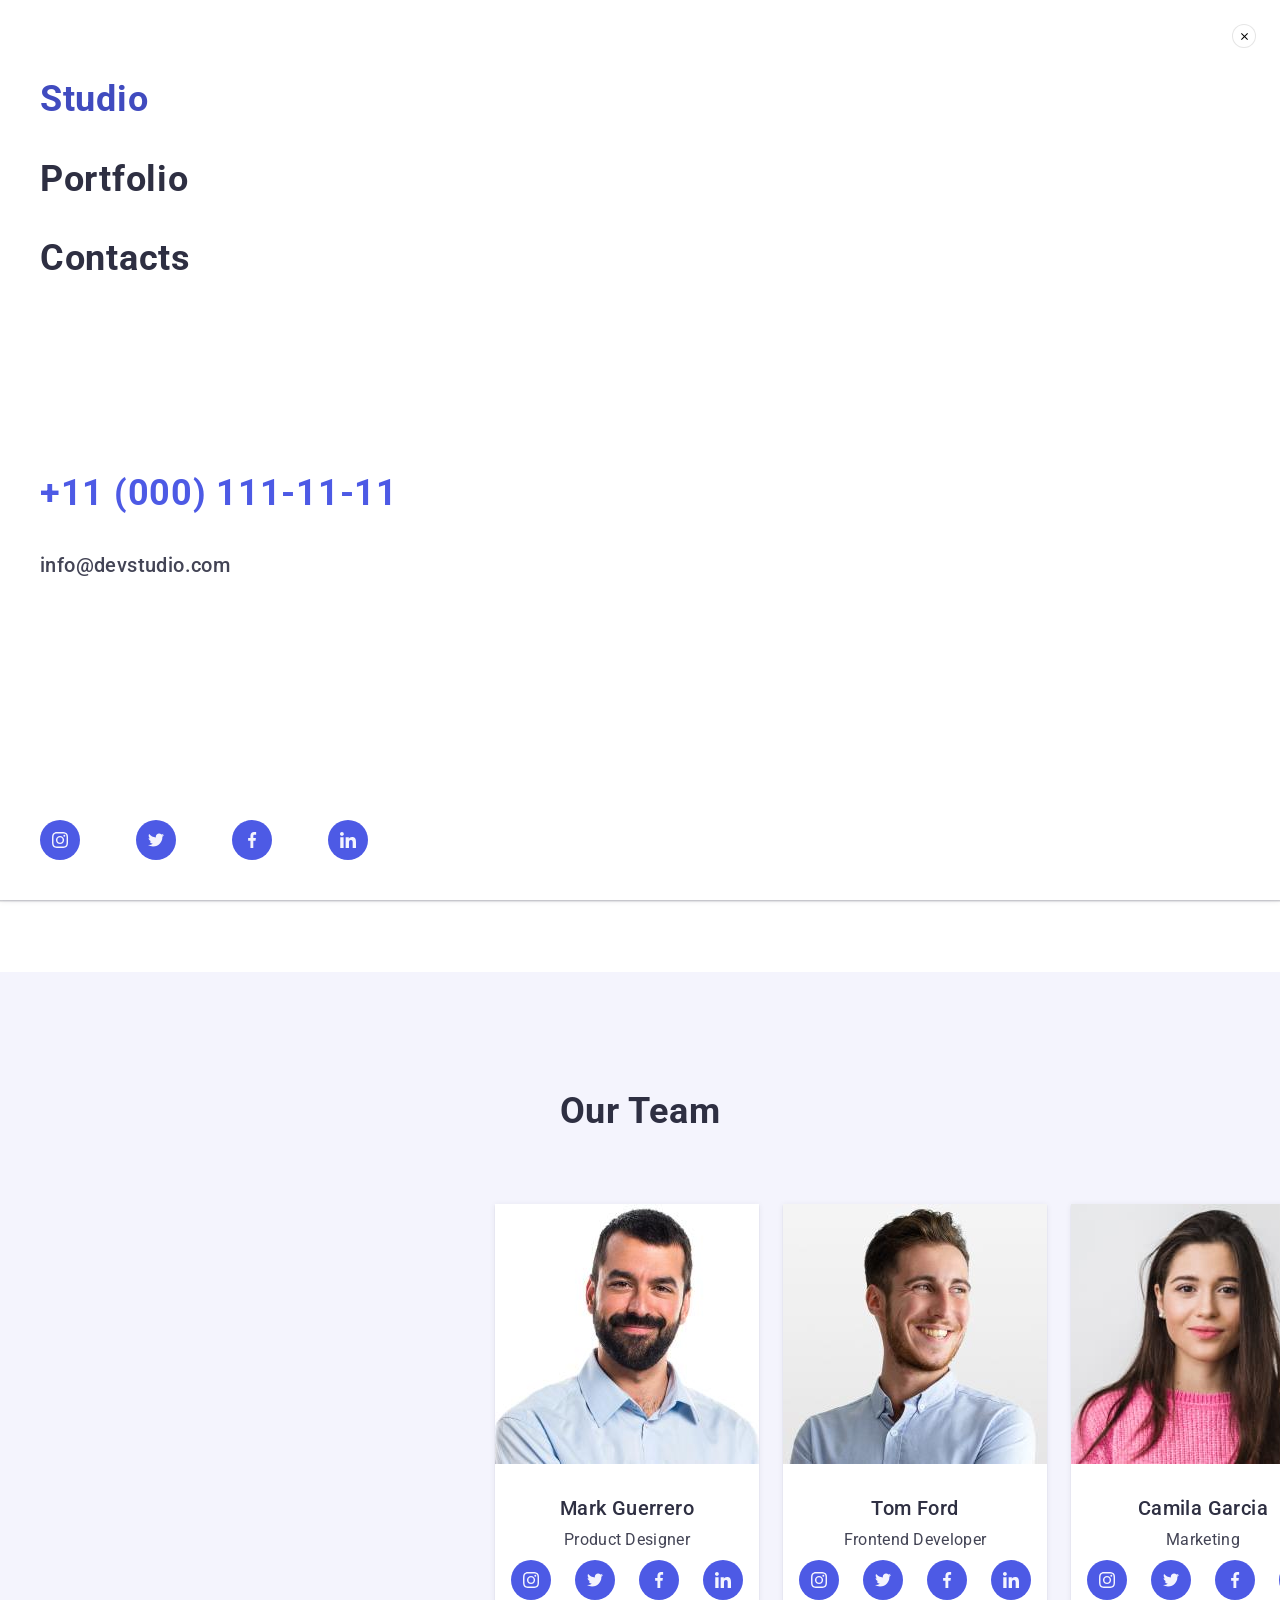
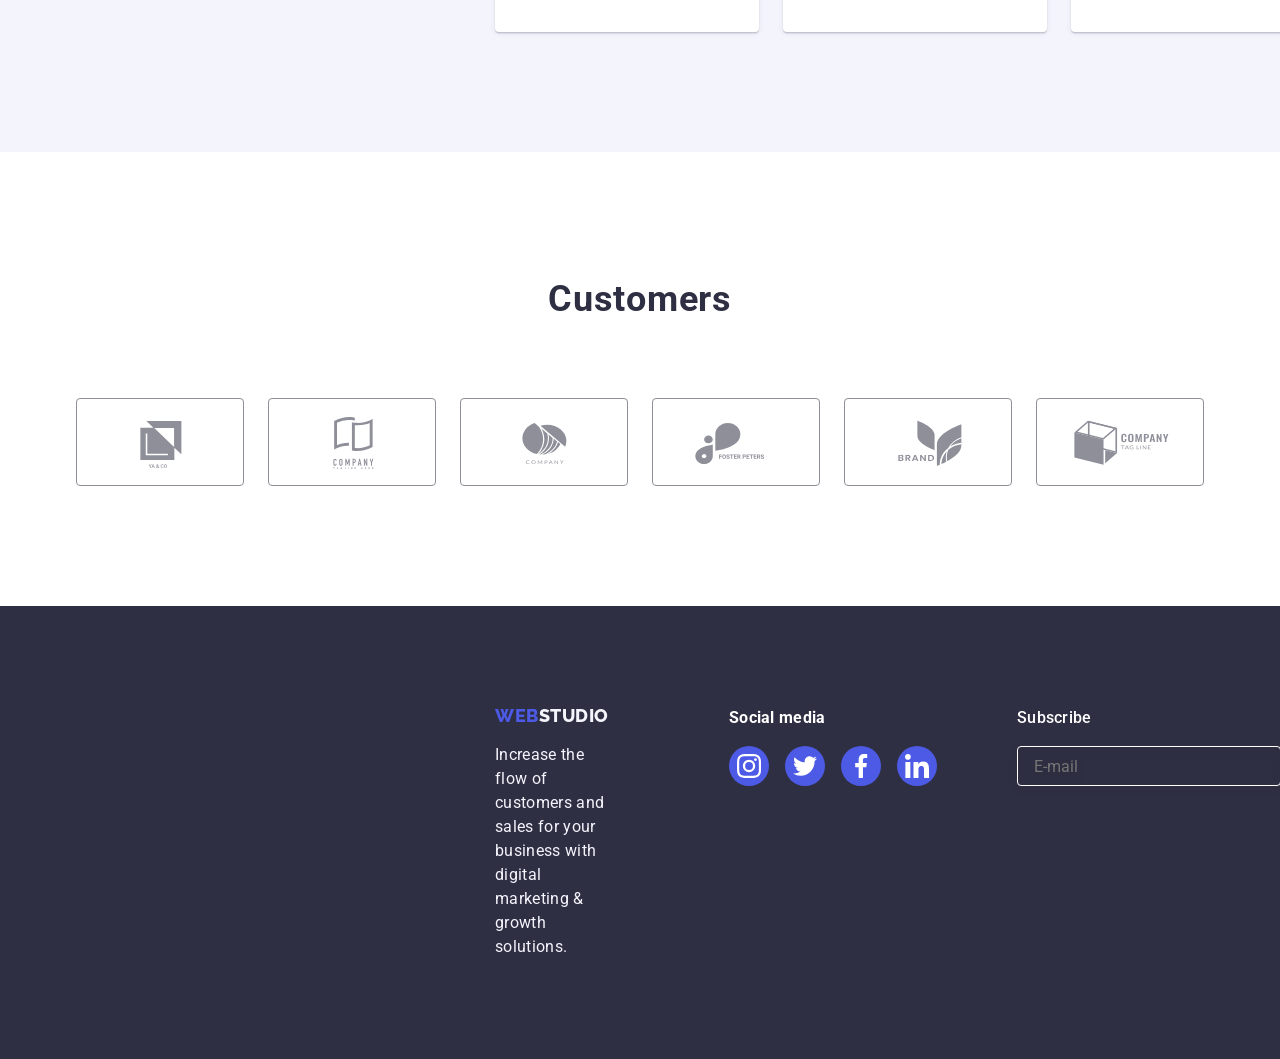
==== index.html @ 6528dae7 "add-menu-mobile" ====
<!DOCTYPE html>
<html lang="en">
  <head>
    <meta charset="UTF-8" />
    <meta http-equiv="X-UA-Compatible" content="IE=edge" />
    <meta name="viewport" content="width=device-width, initial-scale=1.0" />
    <title>WebStudio</title>
    <link
      rel="stylesheet"
      href="https://cdnjs.cloudflare.com/ajax/libs/modern-normalize/1.1.0/modern-normalize.min.css"
      integrity="sha512-wpPYUAdjBVSE4KJnH1VR1HeZfpl1ub8YT/NKx4PuQ5NmX2tKuGu6U/JRp5y+Y8XG2tV+wKQpNHVUX03MfMFn9Q=="
      crossorigin="anonymous"
      referrerpolicy="no-referrer"
    />
    <link rel="preconnect" href="https://fonts.googleapis.com" />
    <link rel="preconnect" href="https://fonts.gstatic.com" crossorigin />
    <link
      href="https://fonts.googleapis.com/css2?family=Raleway:wght@800&family=Roboto:wght@400;500;700;900&display=swap"
      rel="stylesheet"
    />
    <link rel="stylesheet" href="./css/media.css">
    <link rel="stylesheet" href="./css/styles.css"/>
  </head>
  <body>
    <!--Heder content-->
    
    <header class="header">
      <div class="container header-container">
        <nav class="header-navigation">
          <a class="header-logo-web link" href="./index.html"
            >Web<span class="header-logo">Studio</span>
          </a>
          <ul class="navigation-header-list list">
            <li class="header-item">
              <a class="header-link link header-underline" href="./index.html"
                >Studio</a
              >
            </li>
            <li class="header-item">
              <a class="header-link link" href="./portfolio.html">Portfolio</a>
            </li>
            <li class="header-item">
              <a href="" class="header-link link">Contacts</a>
            </li>
          </ul>
        </nav>
        </button>
        <address class="header-contact">
          <ul class="header-contact-list list">
            <li class="header-contact-item">
              <a
                class="header-contact-link link"
                href="mailto:info@devstudio.com"
                >info@devstudio.com</a
              >
            </li>
            <li class="header-contact-item">
              <a class="header-contact-link link" href="tel:+11(000)1111111"
                >+11 (000) 111-11-11</a
              >
            </li>
          </ul>
        </address>
        <button type="button" class="modile-menu-open js-open-menu">
          <svg class=""  width="32" height="22">
            <use href="./images/icons.svg#icon-menu-hamburger"></use>
          </svg>
        </button>
      </div>

      <!-- MOBILE MENU -->
      <div class="modile-menu js-menu-container">
        <button type="button" class="modile-menu-close js-close-menu">
          <svg class=""  width="7" height="7">
            <use href="./images/icons.svg#icon-close-black"></use>
          </svg>
        </button>
        <nav class="modile-navigation-menu">
           <ul class="modile-header-list list">
            <li class="modile-header-item">
              <a class="modile-header-link link studio-mobile" href="./index.html"
                >Studio</a
              >
            </li>
            <li class="modile-header-item">
              <a class="modile-header-link link" href="./portfolio.html">Portfolio</a>
            </li>
            <li class="modile-header-item">
              <a href="./index.html" class="modile-header-link link">Contacts</a>
            </li>
          </ul>
        </nav>
        <address class="modile-address">
          <ul class="modile-address-list list">
            <li class="modile-address-item">
              <a class="modile-tel-link link" href="tel:+11(000)1111111"
                >+11 (000) 111-11-11</a
              >
            </li>
            <li class="modile-address-item">
              <a
                class="modile-address-link link"
                href="mailto:info@devstudio.com"
                >info@devstudio.com</a
              >
            </li>
          </ul>
        </address>
        <ul class="modile-soc-list list">
                    <li class="modile-soc-item">
                      <a href="" class="modile-soc-link link">
                        <svg class="modile-icon-item" width="40" height="40">
                          <use href="./images/icons.svg#icon-instagram-1"></use>
                        </svg>
                      </a>
                    </li>
                    <li class="modile-soc-item">
                      <a href="" class="modile-soc-link link">
                        <svg class="modile-icon-item" width="40" height="40">
                          <use href="./images/icons.svg#icon-twitter-1"></use>
                        </svg>
                      </a>
                    </li>
                    <li class="modile-soc-item">
                      <a href="" class="modile-soc-link link">
                        <svg class="modile-icon-item" width="40" height="40">
                          <use href="./images/icons.svg#icon-facebook-1"></use>
                        </svg>
                      </a>
                    </li>
                    <li class="modile-soc-item">
                      <a href="" class="modile-soc-link link">
                        <svg class="modile-icon-item" width="40" height="40">
                          <use href="./images/icons.svg#icon-linkedin-1"></use>
                        </svg>
                      </a>
                    </li>
                  </ul>
                </div>
      </div>
    </header>
    <main>
      <!--Hero content-->
      <!--
      <section class="hero">
        <div class="container hero-container">
          <h1 class="hero-title">
            Effective Solutions <br />
            for Your Business
          </h1>
          <div class="hero-container-bnt">
            <button class="hero-btn" data-modal-open type="button">
              Order Service
            </button>
          </div>
        </div>
      </section>
      -->
      <!--Section 1-->
      <section class="advantages">
        <div class="container advantages-container">
          <h2 hidden>About</h2>
          <div class="preference">
            <ul class="preference-list list">
              <li class="preference-item">
                <div class="preference-content">
                  <svg class="preference-icon-item">
                    <use href="./images/icons.svg#icon-antenna-1"></use>
                  </svg>
                </div>
              </li>
              <li class="preference-item">
                <div class="preference-content">
                  <svg class="preference-icon-item">
                    <use href="./images/icons.svg#icon-clock-1"></use>
                  </svg>
                </div>
              </li>
              <li class="preference-item">
                <div class="preference-content">
                  <svg class="preference-icon-item">
                    <use href="./images/icons.svg#icon-diagram-1"></use>
                  </svg>
                </div>
              </li>
              <li class="preference-item">
                <div class="preference-content">
                  <svg class="preference-icon-item">
                    <use href="./images/icons.svg#icon-astronaut-1"></use>
                  </svg>
                </div>
              </li>
            </ul>
          </div>
          <ul class="advantages-list list wrap">
            <li class="advantages-item">
              <div class="advantages-item-wrap">
                <h3 class="advantages-title">Strategy</h3>
                <p class="advantages-text">
                  Our goal is to identify the business problem to walk away with
                  the perfect and creative solution.
                </p>
              </div>
            </li>
            <li class="advantages-item">
              <div class="advantages-item-wrap">
                <h3 class="advantages-title">Punctuality</h3>
                <p class="advantages-text">
                  Bring the key message to the brand's audience for the best
                  price within the shortest possible time.
                </p>
              </div>
            </li>
            <li class="advantages-item">
              <div class="advantages-item-wrap">
                <h3 class="advantages-title">Diligence</h3>
                <p class="advantages-text">
                  Research and confirm brands that present the strongest digital
                  growth opportunities and minimize risk.
                </p>
              </div>
            </li>
            <li class="advantages-item">
              <div class="advantages-item-wrap">
                <h3 class="advantages-title">Technologies</h3>
                <p class="advantages-text">
                  Design practice focused on digital experiences. We bring forth
                  a deep passion for problem-solving.
                </p>
              </div>
            </li>
          </ul>
        </div>
      </section>
      <!--Section 2-->
      <section class="works">
        <div class="container">
          <h2 class="works-title">What are we doing</h2>
          <ul class="works-list list wrap-wors">
            <li class="works-item">
              <img
                src="./images/image-1.jpg"
                alt="motion"
                width="360"
                height="300"
              />
            </li>
            <li class="works-item">
              <img
                src="./images/image-2.jpg"
                alt="phone"
                width="360"
                height="300"
              />
            </li>
            <li class="works-item">
              <img
                src="./images/image-3.jpg"
                alt="gadgets"
                width="360"
                height="300"
              />
            </li>
          </ul>
        </div>
      </section>
      <!--Section 3-->
      <section class="team">
        <div class="container">
          <div class="container-team">
            <h2 class="team-title">Our Team</h2>
            <ul class="team-list list wrap-team">
              <li class="team-item">
                <img
                  src="./images/image-4.jpg"
                  alt="Product Designer"
                  width="264"
                  height="260"
                  class="team-img"
                />
                <div class="team-card team-item-wrap">
                  <h3 class="team-title-item">Mark Guerrero</h3>
                  <p class="team-text">Product Designer</p>
                  <ul class="team-soc-list list">
                    <li class="team-soc-item">
                      <a href="" class="team-soc-link link">
                        <svg class="team-icon-item">
                          <use href="./images/icons.svg#icon-instagram-1"></use>
                        </svg>
                      </a>
                    </li>
                    <li class="team-soc-item">
                      <a href="./index.html" class="team-soc-link link">
                        <svg class="team-icon-item">
                          <use href="./images/icons.svg#icon-twitter-1"></use>
                        </svg>
                      </a>
                    </li>
                    <li class="team-soc-item">
                      <a href="" class="team-soc-link link">
                        <svg class="team-icon-item">
                          <use href="./images/icons.svg#icon-facebook-1"></use>
                        </svg>
                      </a>
                    </li>
                    <li class="team-soc-item">
                      <a href="" class="team-soc-link link">
                        <svg class="team-icon-item">
                          <use href="./images/icons.svg#icon-linkedin-1"></use>
                        </svg>
                      </a>
                    </li>
                  </ul>
                </div>
              </li>
              <li class="team-item">
                <img
                  src="./images/image-5.jpg"
                  alt="Frontend Developer"
                  width="264"
                  height="260"
                />
                <div class="team-card team-item-wrap">
                  <h3 class="team-title-item">Tom Ford</h3>
                  <p class="team-text">Frontend Developer</p>
                  <ul class="team-soc-list list">
                    <li class="team-soc-item">
                      <a href="" class="team-soc-link link">
                        <svg class="team-icon-item">
                          <use href="./images/icons.svg#icon-instagram-1"></use>
                        </svg>
                      </a>
                    </li>
                    <li class="team-soc-item">
                      <a href="" class="team-soc-link link">
                        <svg class="team-icon-item">
                          <use href="./images/icons.svg#icon-twitter-1"></use>
                        </svg>
                      </a>
                    </li>
                    <li class="team-soc-item">
                      <a href="" class="team-soc-link link">
                        <svg class="team-icon-item">
                          <use href="./images/icons.svg#icon-facebook-1"></use>
                        </svg>
                      </a>
                    </li>
                    <li class="team-soc-item">
                      <a href="" class="team-soc-link link">
                        <svg class="team-icon-item">
                          <use href="./images/icons.svg#icon-linkedin-1"></use>
                        </svg>
                      </a>
                    </li>
                  </ul>
                </div>
              </li>
              <li class="team-item">
                <img
                  src="./images/image-6.jpg"
                  alt="Marketing"
                  width="264"
                  height="260"
                />
                <div class="team-card team-item-wrap">
                  <h3 class="team-title-item">Camila Garcia</h3>
                  <p class="team-text">Marketing</p>
                  <ul class="team-soc-list list">
                    <li class="team-soc-item">
                      <a href="" class="team-soc-link link">
                        <svg class="team-icon-item">
                          <use href="./images/icons.svg#icon-instagram-1"></use>
                        </svg>
                      </a>
                    </li>
                    <li class="team-soc-item">
                      <a href="" class="team-soc-link link">
                        <svg class="team-icon-item">
                          <use href="./images/icons.svg#icon-twitter-1"></use>
                        </svg>
                      </a>
                    </li>
                    <li class="team-soc-item">
                      <a href="" class="team-soc-link link">
                        <svg class="team-icon-item">
                          <use href="./images/icons.svg#icon-facebook-1"></use>
                        </svg>
                      </a>
                    </li>
                    <li class="team-soc-item">
                      <a href="" class="team-soc-link link">
                        <svg class="team-icon-item">
                          <use href="./images/icons.svg#icon-linkedin-1"></use>
                        </svg>
                      </a>
                    </li>
                  </ul>
                </div>
              </li>
              <li class="team-item">
                <img
                  src="./images/image-7.jpg"
                  alt="UI Designer"
                  width="264"
                  height="260"
                />
                <div class="team-card team-item-wrap">
                  <h3 class="team-title-item">Daniel Wilson</h3>
                  <p class="team-text">UI Designer</p>
                  <ul class="team-soc-list list">
                    <li class="team-soc-item">
                      <a href="" class="team-soc-link link">
                        <svg class="team-icon-item">
                          <use href="./images/icons.svg#icon-instagram-1"></use>
                        </svg>
                      </a>
                    </li>
                    <li class="team-soc-item">
                      <a href="" class="team-soc-link link">
                        <svg class="team-icon-item">
                          <use href="./images/icons.svg#icon-twitter-1"></use>
                        </svg>
                      </a>
                    </li>
                    <li class="team-soc-item">
                      <a href="" class="team-soc-link link">
                        <svg class="team-icon-item">
                          <use href="./images/icons.svg#icon-facebook-1"></use>
                        </svg>
                      </a>
                    </li>
                    <li class="team-soc-item">
                      <a href="" class="team-soc-link link">
                        <svg class="team-icon-item">
                          <use href="./images/icons.svg#icon-linkedin-1"></use>
                        </svg>
                      </a>
                    </li>
                  </ul>
                </div>
              </li>
            </ul>
          </div>
        </div>
      </section>
      <!--Section 4-->
      <section class="customers">
        <h2 class="customers-title">Customers</h2>
        <div class="customers-wrap">
          <ul class="customers-list list">
            <li class="customers-item">
              <a href="" class="customers-link link">
                <svg class="customers-icon-item">
                  <use href="./images/icons.svg#icon-customer-logo-1"></use>
                </svg>
              </a>
            </li>
            <li class="customers-item">
              <a href="" class="customers-link link">
                <svg class="customers-icon-item">
                  <use href="./images/icons.svg#icon-customer-logo-2"></use>
                </svg>
              </a>
            </li>
            <li class="customers-item">
              <a href="" class="customers-link link">
                <svg class="customers-icon-item">
                  <use href="./images/icons.svg#icon-customer-logo-3"></use>
                </svg>
              </a>
            </li>
            <li class="customers-item">
              <a href="" class="customers-link link">
                <svg class="customers-icon-item">
                  <use href="./images/icons.svg#icon-customer-logo-4"></use>
                </svg>
              </a>
            </li>
            <li class="customers-item">
              <a href="" class="customers-link link">
                <svg class="customers-icon-item">
                  <use href="./images/icons.svg#icon-customer-logo-5"></use>
                </svg>
              </a>
            </li>
            <li class="customers-item">
              <a href="" class="customers-link link">
                <svg class="customers-icon-item">
                  <use href="./images/icons.svg#icon-customer-logo-6"></use>
                </svg>
              </a>
            </li>
          </ul>
        </div>
      </section>
    </main>
    <!--Footer-->
    <footer class="footer">
      <div class="footer-container container">
        <div class="first-footer-container">
          <a class="footer-logo link" href="index.html"
            >Web<span class="footer-studio">Studio</span></a
          >
          <p class="footer-text">
            Increase the flow of customers and<br />sales for your business with
            digital<br />
            marketing & growth solutions.
          </p>
        </div>
        <div class="second-footer-container">
          <h2 class="footer-soc-title">Social media</h2>
          <ul class="footer-soc-list list">
            <li class="footer-soc-item">
              <a href="" class="footer-soc-link link">
                <svg class="footer-icon-item">
                  <use href="./images/icons.svg#icon-instagram-1"></use>
                </svg>
              </a>
            </li>
            <li class="footer-soc-item">
              <a href="" class="footer-soc-link link">
                <svg class="footer-icon-item">
                  <use href="./images/icons.svg#icon-twitter-1"></use>
                </svg>
              </a>
            </li>
            <li class="footer-soc-item">
              <a href="" class="footer-soc-link link">
                <svg class="footer-icon-item">
                  <use href="./images/icons.svg#icon-facebook-1"></use>
                </svg>
              </a>
            </li>
            <li class="footer-soc-item">
              <a href="" class="footer-soc-link link">
                <svg class="footer-icon-item">
                  <use href="./images/icons.svg#icon-linkedin-1"></use>
                </svg>
              </a>
            </li>
          </ul>
        </div>
        <div class="third-footer-container">
          <p class="subscribe-text">Subscribe</p>
            <form>
              <div class="form-btn-wrap">
              <label aria-label="email-input">
                <input
                  type="email"
                  name="subscribe-input"
                  class="subscribe-input"
                  placeholder="E-mail"
                  required
                />
              </label>
              <button class="footer-btn" type="submit">Subscribe</button>
            </div>
            </form>
        </div>
      </div>
    </footer>

<!--------------Modal Window--------------------->    
    <div class="backdrop is-hidden" data-modal>
      <div class="modal">
        <button type="button" class="modal-close-btn" data-modal-close>
          <svg class="modal-svg" width="8" height="8">
            <use href="./images/icons.svg#icon-close-bp"></use>
          </svg>
        </button>
        <p class="modal-title">Leave your contacts and we will call you back</p>
        <form class="modal-form">
          <div class="modal-field">
            <label class="modal-label" for="user-name">Name</label>
            <div class="input-container">
              <input
                type="text"
                class="modal-input"
                name="user-name"
                id="user-name"
                required
              />
              <svg class="modal-input-icon" width="18" height="18">
                <use href="./images/icons.svg#icon-person-mw"></use>
              </svg>
            </div>
          </div>
          <div class="modal-field">
            <label class="modal-label" for="user-phone">Phone</label>
            <div class="input-container">
              <input
                type="tel"
                class="modal-input"
                name="user-phone"
                id="user-tel"
                required
              />
              <svg class="modal-input-icon" width="18" height="18">
                <use href="./images/icons.svg#icon-phone-mw"></use>
              </svg>
            </div>
          </div>
          <div class="modal-field">
            <label class="modal-label" for="user-email">Email</label>
            <div class="input-container">
              <input
                type="email"
                class="modal-input"
                name="user-email"
                id="user-email"
                required
              />
              <svg class="modal-input-icon" width="18" height="18">
                <use href="./images/icons.svg#icon-email-mw"></use>
              </svg>
            </div>
          </div>
          <div class="modal-field-area">
            <label class="modal-label" for="text input">Comment</label>
            <textarea
              name="text input"
              class="modal-textarea"
              id="text input"
              placeholder="Text input"
            ></textarea>
          </div>
          <div class="modal-field-check">
            <input
              type="checkbox"
              name="privacy"
              class="input-check visually-hidden"
              id="privacy"
              value="true"
              required
            />
            <label class="check-label-text" for="privacy">
              <span>
                <svg class="check-icon" width="10" height="8">
                  <use href="./images/icons.svg#icon-check"></use>
                </svg>
              </span>
              I accept the terms and conditions of the
              <a class="check-label-link" href="">Privacy Policy</a>
            </label>
          </div>
          <button type="submit" class="modal-departure-btn">Send</button>
      </div>
    </div>
    <script src="./js/mobile-menu.js"></script>
    <script src="./js/modal.js"></script>
  </body>
</html>
---- css/media.css ----
@media screen and (max-width: 767px) {
    @media screen and (min-width: 428px) {

        .conteiner {
            width: 428px;
        }
    }

    .navigation-header-list {
        display: none;
    }

    .header-contact {
        display: none;
    }

    .header-contact-list {
        display: none;
    }
}
---- css/styles.css ----
:root {
    --background-main-color: #ffffff;
    --background-second-color: #2E2F42;
    --main-title-color: #2E2F42;
    --main-text-color: #434455;
    --porttfolio-background-color: #ffffff;
    --portfolio-title-color: #2E2F42;
    --portfolio-text-color: #434455;
    --portfolio-title-font-weight: 500;
    --body-background-color: #ffffff;
    --background-color-footer: 250ms cubic-bezier(0.4, 0, 0.2, 1);
}

* {
    margin: 0;
    padding: 0;
    list-style: none;
    box-sizing: border-box;
}

p,
h1,
h2,
h3,
h4,
h5,
h6 {
    margin: 0;
}

ul {
    margin: 0;
    padding: 0;
}

address {
    font-style: normal;
}

img {
    display: block;
    display: block;
    max-width: 100%;
    width: 100%;
    height: auto;
}

body {
    font-family: 'Roboto', sans-serif;
    letter-spacing: 0.02em;
    color: #434455;
    background-color: var(--body-background-color);
}

.list {
    list-style: none;
}

.link {
    text-decoration: none;
}

.container {
    width: 320px;
    padding: 0 15px;
    margin: 0 auto;
}

.visually-hidden {
    position: absolute;
    width: 1px;
    height: 1px;
    margin: -1px;
    border: 0;
    padding: 0;

    white-space: nowrap;
    clip-path: inset(100%);
    clip: rect(0 0 0 0);
    overflow: hidden;
}

/*---------------MOBILE MENU---------------*/

.modile-menu {
    position: fixed;
    top: 0;
    width: 100vw;
    height: 100vh;
    background-color: #ffffff;
    display: flex;
    flex-direction: column;
    justify-content: space-between;
    z-index: 100;
    background-color: #ffffff;
    box-shadow: 0px 2px 1px rgba(46, 47, 66, 0.08),
        0px 1px 1px rgba(46, 47, 66, 0.16), 0px 1px 6px rgba(46, 47, 66, 0.08);
    padding-top: 80px;
    padding-left: 40px;
    padding-bottom: 40px;

}

.modile-menu-open {
    border: 0;
    background-color: white;
}

.mobile-menu.is-open {
    opacity: 1;
    visibility: visible;
    pointer-events: auto;
}

.modile-menu-close {
    width: 24px;
    height: 24px;

    background-color: #ffffff;
    border: 1px solid rgba(0, 0, 0, 0.1);
    border-radius: 50%;

    position: absolute;
    top: 24px;
    right: 24px;

    display: flex;
    justify-content: center;
    align-items: center;
}

.modile-navigation-menu {}

.modile-header-list {
    display: flex;
    flex-direction: column;
    row-gap: 40px;

}



.modile-header-item {}

.modile-header-link {
    font-weight: 700;
    font-size: 36px;
    line-height: 1.1;
    letter-spacing: 0.02em;
    text-transform: capitalize;
    color: #2E2F42;
}

.studio-mobile {
    color: #404bbf;
}

.modile-address-list {
    display: flex;
    flex-direction: column;
    row-gap: 40px;
    margin-bottom: 48px;
}

.modile-tel-link {
    font-style: normal;
    font-weight: 700;
    font-size: 36px;
    line-height: calc(40 / 36);
    letter-spacing: 0.02em;
    text-transform: capitalize;
    color: #4d5ae5;
}

.modile-address-link {
    font-style: normal;
    font-weight: 500;
    font-size: 20px;
    line-height: calc(24 / 20);
    letter-spacing: 0.02em;
    color: #434455;
}

.modile-soc-list {
    display: flex;
    gap: 56px;
}

.modile-soc-item {
    height: 40px;
    width: 40px;
    border-radius: 50%;
}

.modile-soc-link {
    width: 100%;
    height: 100%;
    border-radius: 50%;
    background-color: rgba(77, 90, 229, 1);
    display: flex;
    align-items: center;
    justify-content: center;
    transition-property: background-color;
    transition-duration: 250ms;
    transition-timing-function: cubic-bezier(0.4, 0, 0.2, 1);
}

.modile-icon-item {
    width: 16px;
    height: 16px;
    fill: #F4F4FD;
}

/*---------------HEADER---------------*/
.header {
    background-color: var(--background-main-color);
    border-bottom: 1px solid #e7e9fc;
    padding-top: 24px;
    padding-bottom: 24px;
    box-shadow: 0px 2px 1px rgba(46, 47, 66, 0.08), 0px 1px 1px rgba(46, 47, 66, 0.16), 0px 1px 6px rgba(46, 47, 66, 0.08);
}


.header-container {
    display: flex;

}

.header-navigation {
    display: flex;
    align-items: center;
    margin-right: auto;
}

.header-logo-web {
    font-family: "Raleway", sans-serif;
    font-weight: 800;
    font-size: 18px;
    line-height: 1.17;
    letter-spacing: 0.03em;
    text-transform: uppercase;
    color: #4D5AE5;
}

.header-logo {
    font-family: 'Raleway', sans-serif;
    font-weight: 800;
    font-size: 18px;
    line-height: 1.17;
    letter-spacing: 0.03em;
    text-transform: uppercase;
    color: #2E2F42;
    margin-right: 76px;
}

.header-underline {
    position: relative;
}

.header-underline::after {
    content: '';
    position: absolute;
    width: 48px;
    height: 4px;
    left: 0px;
    top: 44px;
    background-color: #404bbf;
    border-radius: 2px;
}

.header-list {
    display: flex;
    align-items: center;
    gap: 40px;
}

.portfolio-header-underline {
    position: relative;
}

.portfolio-header-underline::after {
    content: '';
    position: absolute;
    width: 66px;
    height: 4px;
    left: 0px;
    top: 44px;
    background-color: #404BBF;
    border-radius: 2px;
}

.header-link {
    font-weight: 500;
    font-size: 16px;
    line-height: 1.5;
    letter-spacing: 0.02em;
    color: #2E2F42;
    display: flex;
    gap: 40px;
    transition-property: color;
    transition-duration: 250ms;
    transition-timing-function: cubic-bezier(0.4, 0, 0.2, 1);
}

.header-link:hover,
.header-link:focus {
    color: #404bbf;
}

.header-item {
    display: flex;
    gap: 40px;
}

.header-contact {
    font-style: normal;
}

.header-contact-list {
    display: flex;
    align-items: center;
    gap: 40px;
}

.header-contact-item {}

.header-contact-link {
    font-style: normal;
    font-size: 16px;
    line-height: 1.50;
    letter-spacing: 0.02em;
    color: #434455;
    transition-property: color;
    transition-duration: 250ms;
    transition-timing-function: cubic-bezier(0.4, 0, 0.2, 1);
}

.header-contact-link:hover,
.header-contact-link:focus {
    color: #404bbf;
}

/*---------------HERO---------------*/

.hero {
    background-color: #2e2f42;
    background-image: linear-gradient(rgba(46, 47, 66, 0.7),
            rgba(46, 47, 66, 0.7)),
        url(../images/image-bg.jpeg);
    background-repeat: no-repeat;
    background-position: center;
    background-size: cover;
    padding: 188px 0px;
    max-width: 1440px;
    margin: 0 auto;
}

.hero-container {
    display: flex;
    flex-direction: column;
    align-items: center;
}

.hero-title {
    min-width: 496px;
    font-size: 56px;
    line-height: 1.07;
    text-align: center;
    letter-spacing: 0.02em;
    color: #FFFFFF;
    margin-bottom: 48px;
}

.hero-container-bnt {
    display: block;

}

.hero-btn {
    font-family: 'Roboto', sans-serif;
    font-style: normal;
    font-weight: 500;
    font-size: 16px;
    line-height: 1.50;
    letter-spacing: 0.04em;
    color: #FFFFFF;
    background-color: #4D5AE5;
    cursor: pointer;
    border-radius: 4px;
    padding: 16px 32px;
    gap: 10px;
    margin: 0 auto;
    border: none;
    transition-property: background-color;
    transition-duration: 250ms;
    transition-timing-function: cubic-bezier(0.4, 0, 0.2, 1);
}

.hero-btn:hover,
.hero-btn:focus {
    background-color: #404BBF;
}


/*---------------ADVANTAGES---------------*/

.advantages {
    background-color: #FFFFFF;
    padding-top: 120px;
}

.wrap {
    display: flex;
    gap: 24px;
}

.advantages-list {}

.advantages-item {}

.advantages-title {
    width: 264px;
    height: 24px;
    font-weight: 500;
    font-size: 20px;
    line-height: 1.20;
    letter-spacing: 0.02em;
    color: var(--main-title-color, #2E2F42);
    margin-top: 8px;
}

.advantages-text {
    width: 264px;
    height: 72px;
    font-size: 16px;
    line-height: 1.50;
    letter-spacing: 0.02em;
    color: var(--main-text-color, #434455);
    margin-top: 8px;
}

.preference-list {
    display: flex;
    justify-content: center;
    align-items: flex-end;
    gap: 24px;
}


.preference-item {
    width: 264px;
    height: 112px;
}

.preference-content {
    width: 100%;
    height: 100%;
    border-radius: 4px;
    background-color: #F4F4FD;
    display: flex;
    align-items: center;
    justify-content: center;
    margin: 0 auto;

}

.preference-icon-item {
    width: 64px;
    height: 64px;

}

/*---------------WORKS---------------*/
.works {
    background-color: #FFFFFF;
    padding: 120px 0px;
}

.wrap-wors {
    display: flex;
    gap: 24px;
}

.works-title {
    font-size: 36px;
    line-height: 1.11;
    text-align: center;
    letter-spacing: 0.02em;
    text-transform: capitalize;
    color: var(--main-title-color, #2E2F42);
    margin-bottom: 72px;
}

.works-list {}

.works-item {}

/*---------------TEAM---------------*/
.team {
    background-color: #F4F4FD;
    padding-top: 120px;
    padding-bottom: 120px;
}

.container-team {}

.wrap-team {
    display: flex;
    gap: 24px;
}

.team-title {
    font-size: 36px;
    line-height: 1.11;
    text-align: center;
    letter-spacing: 0.02em;
    text-transform: capitalize;
    color: var(--main-title-color);
    margin-bottom: 72px;
}

.team-card {
    padding: 32px 16px;
}

.team-list {}

.team-item {
    background: #FFFFFF;
    box-shadow: 0px 1px 6px rgba(46, 47, 66, 0.08), 0px 1px 1px rgba(46, 47, 66, 0.16), 0px 2px 1px rgba(46, 47, 66, 0.08);
    border-radius: 0px 0px 4px 4px;
}

.team-title-item {
    font-weight: 500;
    font-size: 20px;
    line-height: 1.20;
    letter-spacing: 0.02em;
    text-align: center;
    color: #2E2F42;
}

.team-text {
    font-size: 16px;
    line-height: 1.50;
    letter-spacing: 0.02em;
    text-align: center;
    color: #434455;
    margin: 8px 0px;
}

.team-soc-list {
    display: flex;
    justify-content: center;
    gap: 24px;
}

.team-soc-item {
    width: 40px;
    height: 40px;
}

.team-soc-link {
    width: 100%;
    height: 100%;
    border-radius: 50%;
    background-color: rgba(77, 90, 229, 1);
    display: flex;
    align-items: center;
    justify-content: center;
    transition-property: background-color;
    transition-duration: 250ms;
    transition-timing-function: cubic-bezier(0.4, 0, 0.2, 1);
}

.team-soc-link:hover,
.team-soc-link:focus {
    background-color: #404BBF;
}

.team-icon-item {
    width: 16px;
    height: 16px;
    fill: #F4F4FD;
}

/*---------------CUSTOMERS---------------*/

.customers {
    padding: 120px 0px;
}

.customers-title {
    font-size: 36px;
    line-height: 1.5;
    text-align: center;
    letter-spacing: 0.02em;
    text-transform: capitalize;
    color: #2E2F42;
    margin-bottom: 72px;
}

.customers-wrap {}

.customers-list {
    display: flex;
    justify-content: center;
    gap: 24px;
}

.customers-item {
    width: 168px;
    height: 88px;
}

.customers-link {
    width: 100%;
    height: 100%;
    border: 1px solid #8e8f99;
    border-radius: 4px;
    display: flex;
    justify-content: center;
    align-items: center;
    fill: rgba(142, 143, 153, 1);
    transition-property: border-color, fill;
    transition-duration: 250ms;
    transition-timing-function: cubic-bezier(0.4, 0, 0.2, 1);

}

.customers-icon-item {
    width: 104px;
    height: 56px;
    transition-property: fill;
    transition-duration: 250ms;
    transition-timing-function: cubic-bezier(0.4, 0, 0.2, 1);
}

.customers-link:hover,
.customers-link:focus {
    border-color: #4D5AE5;
    fill: #4D5AE5;
}

.customers-item:hover>.customers-icon-item,
.customers-item:focus>.customers-icon-item {
    fill: #4D5AE5;
}

/*---------------FOOTER---------------*/
.footer {
    background-color: #2e2f42;
    padding: 100px 0px;
}

.footer-container {
    display: flex;
}

.footer-logo {
    font-family: "Raleway", sans-serif;
    font-weight: 800;
    font-size: 18px;
    line-height: 1.17px;
    text-transform: uppercase;
    letter-spacing: 0.03em;
    color: #4d5ae5;
}

.footer-studio {
    font-family: "Raleway", sans-serif;
    font-weight: 800;
    font-size: 18px;
    line-height: 1.16;
    text-transform: uppercase;
    letter-spacing: 0.03em;
    color: #f4f4fd;
}

.footer-text {
    font-size: 16px;
    line-height: 1.5;
    letter-spacing: 0.02em;
    color: #f4f4fd;
    margin-top: 16px;
}


/*---------------Footer-SOC-----------------*/

.second-footer-container {
    margin-left: 120px;
}

.footer-soc-title {
    font-size: 16px;
    line-height: 1.5;
    letter-spacing: 0.02em;
    color: #ffffff;
    margin-bottom: 16px;
}

.footer-soc-list {
    display: flex;
    gap: 16px;
}

.footer-soc-item {
    width: 40px;
    height: 40px;

}

.footer-soc-link {
    width: 100%;
    height: 100%;
    border-radius: 50%;
    background-color: #4d5ae5;
    display: flex;
    align-items: center;
    justify-content: center;
    transition-property: background-color;
    transition-duration: 250ms;
    transition-timing-function: cubic-bezier(0.4, 0, 0.2, 1);
}


.footer-icon-item {
    width: 24px;
    height: 24px;
    fill: #FFFFFF;
}

.footer-soc-link:hover,
.footer-soc-link:focus {
    background-color: #31d0aa;
}

/*---------------Modal Footer---------------*/
.third-footer-container {
    margin-left: 80px;
}

.subscribe-text {
    font-weight: 500;
    font-size: 16px;
    line-height: calc(24 / 16);
    letter-spacing: 0.02em;
    color: #ffffff;

    margin-bottom: 16px;
}

.subscribe-input {
    padding-left: 16px;
    outline: none;
    background-color: transparent;
    border-color: transparent;

    width: 264px;
    height: 40px;
    border: 1px solid #ffffff;
    filter: drop-shadow(0px 4px 4px rgba(0, 0, 0, 0.15));
    border-radius: 4px;
    color: #ffffff;
}

.form-btn-wrap {
    display: flex;
}

.footer-btn {
    position: relative;
    margin-left: 24px;
    width: 165px;
    height: 40px;
    font-family: "Roboto";
    font-style: normal;
    font-weight: 500;
    font-size: 16px;
    line-height: 24px;
    color: #ffffff;
    background-color: #4D5AE5;
    padding-left: 24px;
    text-align: start;
    transition: background-color 250ms cubic-bezier(0.4, 0, 0.2, 1);
    border: none;
    border-radius: 4px;
}

.footer-btn::after {
    position: absolute;
    content: '';
    width: 24px;
    height: 20px;
    background-image: url(../images/icon-send.svg);
    background-size: cover;
    background-position: center;
    background-repeat: no-repeat;
    margin-left: 16px;
}

.footer-btn:hover,
.footer-btn:focus {
    background-color: #404BBF;
}

/*---------------PORTFOLIO---------------*/
.portfolio {
    background-color: var(--background-main-color, #ffffff);
    padding: 96px 0px 120px 0px;
}


.wrap-button {
    display: flex;
    justify-content: center;
    gap: 24px;
}

.button-menu-item {}

.button-menu-list {
    margin-bottom: 72px;
}

.button-menu-btn {
    font-family: 'Roboto', sans-serif;
    font-style: normal;
    font-weight: 500;
    font-size: 16px;
    line-height: 1.50;
    letter-spacing: 0.04em;
    color: #4D5AE5;
    background-color: #F4F4FD;
    cursor: pointer;
    border: none;
    padding: 12px 24px;
    border: 1px solid #E7E9FC;
    border-radius: 4px;
    transition-property: color, background-color, box-shadow, border;
    transition-duration: 250ms;
    transition-timing-function: cubic-bezier(0.4, 0, 0.2, 1);
}

.button-menu-btn:hover,
.button-menu-btn:focus {
    color: #FFFFFF;
    background-color: #404BBF;
    box-shadow: 0px 3px 1px rgba(0, 0, 0, 0.1), 0px 2px 1px rgba(0, 0, 0, 0.08), 0px 2px 2px rgba(0, 0, 0, 0.12);
    border: #404BBF;
}

.portfolio-list {}

.wrap-portfolio {
    display: flex;
    gap: 48px 24px;
    flex-wrap: wrap;
}

.portfolio-item {}

.portfolio-cover-wrap {
    position: relative;

}

.banking-title {}

.banking-text {}

.portfolio-title {
    font-family: 'Roboto', sans-serif;
    font-style: normal;
    font-weight: var(--portfolio-title-font-weight, 500);
    font-size: 20px;
    line-height: 1.2;
    letter-spacing: 0.02em;
    color: var(--portfolio-title-color, #2E2F42);


}

.portfolio-text {
    font-family: 'Roboto', sans-serif;
    font-style: normal;
    font-size: 16px;
    line-height: 1.5;
    letter-spacing: 0.02em;
    color: var(--portfolio-text-color, #2E2F42);
    margin-top: 8px;
}

.portfolio-cover-wrap {
    overflow: hidden;
}

.portfolio-cover-text {
    position: absolute;
    width: 296px;
    height: 96px;
    left: 32px;
    top: 40px;
    font-size: 16px;
    line-height: 1.5;
    letter-spacing: 0.02em;
    color: #F4F4FD;
    padding: 40px 32px;
    transform: translateY(100%);
    transition-property: background-color;
    transition-duration: 400ms;
    transition-timing-function: cubic-bezier(0.4, 0, 0.2, 1);
}

.portfolio-background {
    position: absolute;
    width: 360px;
    height: 300px;
    left: 0px;
    top: 0px;
    background-color: #4D5AE5;
    mix-blend-mode: normal;
    transform: translateY(100%);
    transition: transform 250ms cubic-bezier(0.4, 0, 0.2, 1);
}

.portfolio-link:hover .portfolio-background,
.portfolio-link:focus .portfolio-background {
    transform: translate(0);
}

.portfolio-card {
    padding: 32px 16px;
    border: 1px solid #E7E9FC;
    border-top: none;
}

.portfolio-link {
    display: block;
    transition-property: box-shadow;
    transition-duration: 250ms;
    transition-timing-function: cubic-bezier(0.4, 0, 0.2, 1);
}


.portfolio-link:hover,
.portfolio-link:focus {
    box-shadow: 0px 1px 6px rgba(46, 47, 66, 0.08), 0px 1px 1px rgba(46, 47, 66, 0.16), 0px 2px 1px rgba(46, 47, 66, 0.08);

}

/*-------------------MODAL----------------*/

.backdrop {
    position: fixed;
    top: 0;
    width: 100%;
    height: 100%;
    background-color: rgba(46, 47, 66, 0.4);
    transition: opacity 250ms cubic-bezier(0.4, 0, 0.2, 1),
        visibility 250ms cubic-bezier(0.4, 0, 0.2, 1);
}


.modal {
    position: absolute;
    width: 408px;
    min-height: 576px;
    left: 50%;
    top: 50%;
    transform: translate(-50%, -50%) scale(1);
    transition: transform 250ms cubic-bezier(0.4, 0, 0.2, 1);
    background-color: #FCFCFC;
    box-shadow: 0px 1px 1px rgba(0, 0, 0, 0.14), 0px 1px 3px rgba(0, 0, 0, 0.12), 0px 2px 1px rgba(0, 0, 0, 0.2);
    border-radius: 4px;
    padding: 24px;
}

.backdrop.is-hidden .modal {
    transform: translate(-50%, -50%) scale(0);
}

.modal-close-btn {
    width: 24px;
    height: 24px;

    background-color: #e7e9fc;
    border: 1px solid rgba(0, 0, 0, 0.1);
    border-radius: 50%;

    position: absolute;
    top: 24px;
    right: 24px;

    display: flex;
    justify-content: center;
    align-items: center;
    transition: background-color 250ms cubic-bezier(0.4, 0, 0.2, 1);
}

.modal-svg {
    transition: fill 250ms cubic-bezier(0.4, 0, 0.2, 1);
}

.modal-close-btn:hover,
.modal-close-btn:focus {
    background-color: #404BBF;
}

.modal-close-btn:hover>.modal-svg,
.modal-close-btn:focus>.modal-svg {
    fill: #ffffff;
}

.is-hidden {
    opacity: 0;
    visibility: hidden;
    pointer-events: none;
}

.modal-title {
    font-weight: 500;
    font-size: 16px;
    line-height: 1.5;
    text-align: center;
    letter-spacing: 0.02em;
    color: #2E2F42;
    padding-top: 48px;
    margin-bottom: 16px;
}

.modal-form {}

.modal-input {
    width: 100%;
    height: 40px;
    border: 1px solid rgba(46, 47, 66, 0.4);
    border-radius: 4px;
    outline: transparent;
    padding-left: 38px;
    transition: border-color 250ms cubic-bezier(0.4, 0, 0.2, 1);
}

.modal-input:hover,
.modal-input:focus {
    border-color: #4d5ae5;
}

.input-container:hover>.modal-input-icon,
.input-container:focus>.modal-input-icon {
    fill: #4d5ae5;
}

.modal-field {
    margin-bottom: 8px;
}

.modal-field-comment {
    margin-bottom: 16px;
}

.modal-label {
    font-size: 12px;
    line-height: 1.17;
    letter-spacing: 0.04em;
    color: #8E8F99;
    display: block;
    margin-bottom: 4px;
}


.input-container {
    position: relative;
}

.modal-input-icon {
    position: absolute;
    left: 16px;
    top: 50%;
    transform: translateY(-50%);
}


.modal-textarea {
    width: 100%;
    height: 120px;
    border: 1px solid rgba(46, 47, 66, 0.4);
    border-radius: 4px;
    outline: transparent;
    padding: 8px 16px;
    margin-bottom: 16px;
    resize: none;
}

.modal-textarea::placeholder {
    font-size: 12px;
    line-height: 1.17;
    letter-spacing: 0.04em;
    color: rgba(46, 47, 66, 0.4);
}

.modal-textarea:focus {
    border-color: #4d5ae5;
}

.modal-field-check {
    margin-bottom: 24px;
}

.check-label-text {
    font-weight: 400;
    font-size: 12px;
    line-height: 1.17;
    letter-spacing: 0.04em;
    color: #8e8f99;
    display: flex;
    align-items: center;

}

.check-label-text span {
    width: 16px;
    height: 16px;
    border: 1px solid rgba(46, 47, 66, 0.4);
    border-radius: 2px;

    display: flex;
    align-items: center;
    justify-content: center;
    margin-right: 8px;
    fill: transparent;
}

.input-check:checked+.check-label-text span {
    background-color: #404bbf;
    border: none;
    fill: #f4f4fd;
}

.input-check:focus+.check-label-text span {
    border-color: #4d5ae5;
}

.check-label-link {
    margin-left: 4px;
    color: #4d5ae5;
}



.modal-departure-btn {
    font-family: 'Roboto', sans-serif;
    font-style: normal;
    font-weight: 500;
    font-size: 16px;
    line-height: 1.50;
    letter-spacing: 0.04em;
    width: 169px;
    height: 56px;
    margin-left: 100px;
    color: #FFFFFF;
    background-color: #4d5ae5;
    box-shadow: 0px 4px 4px rgba(0, 0, 0, 0.15);
    cursor: pointer;
    border-radius: 4px;
    border: none;
    transition-property: background-color;
    transition-duration: 250ms;
    transition-timing-function: cubic-bezier(0.4, 0, 0.2, 1);
}

.modal-departure-btn:hover,
.modal-departure-btn:focus {
    background-color: #404bbf;
}
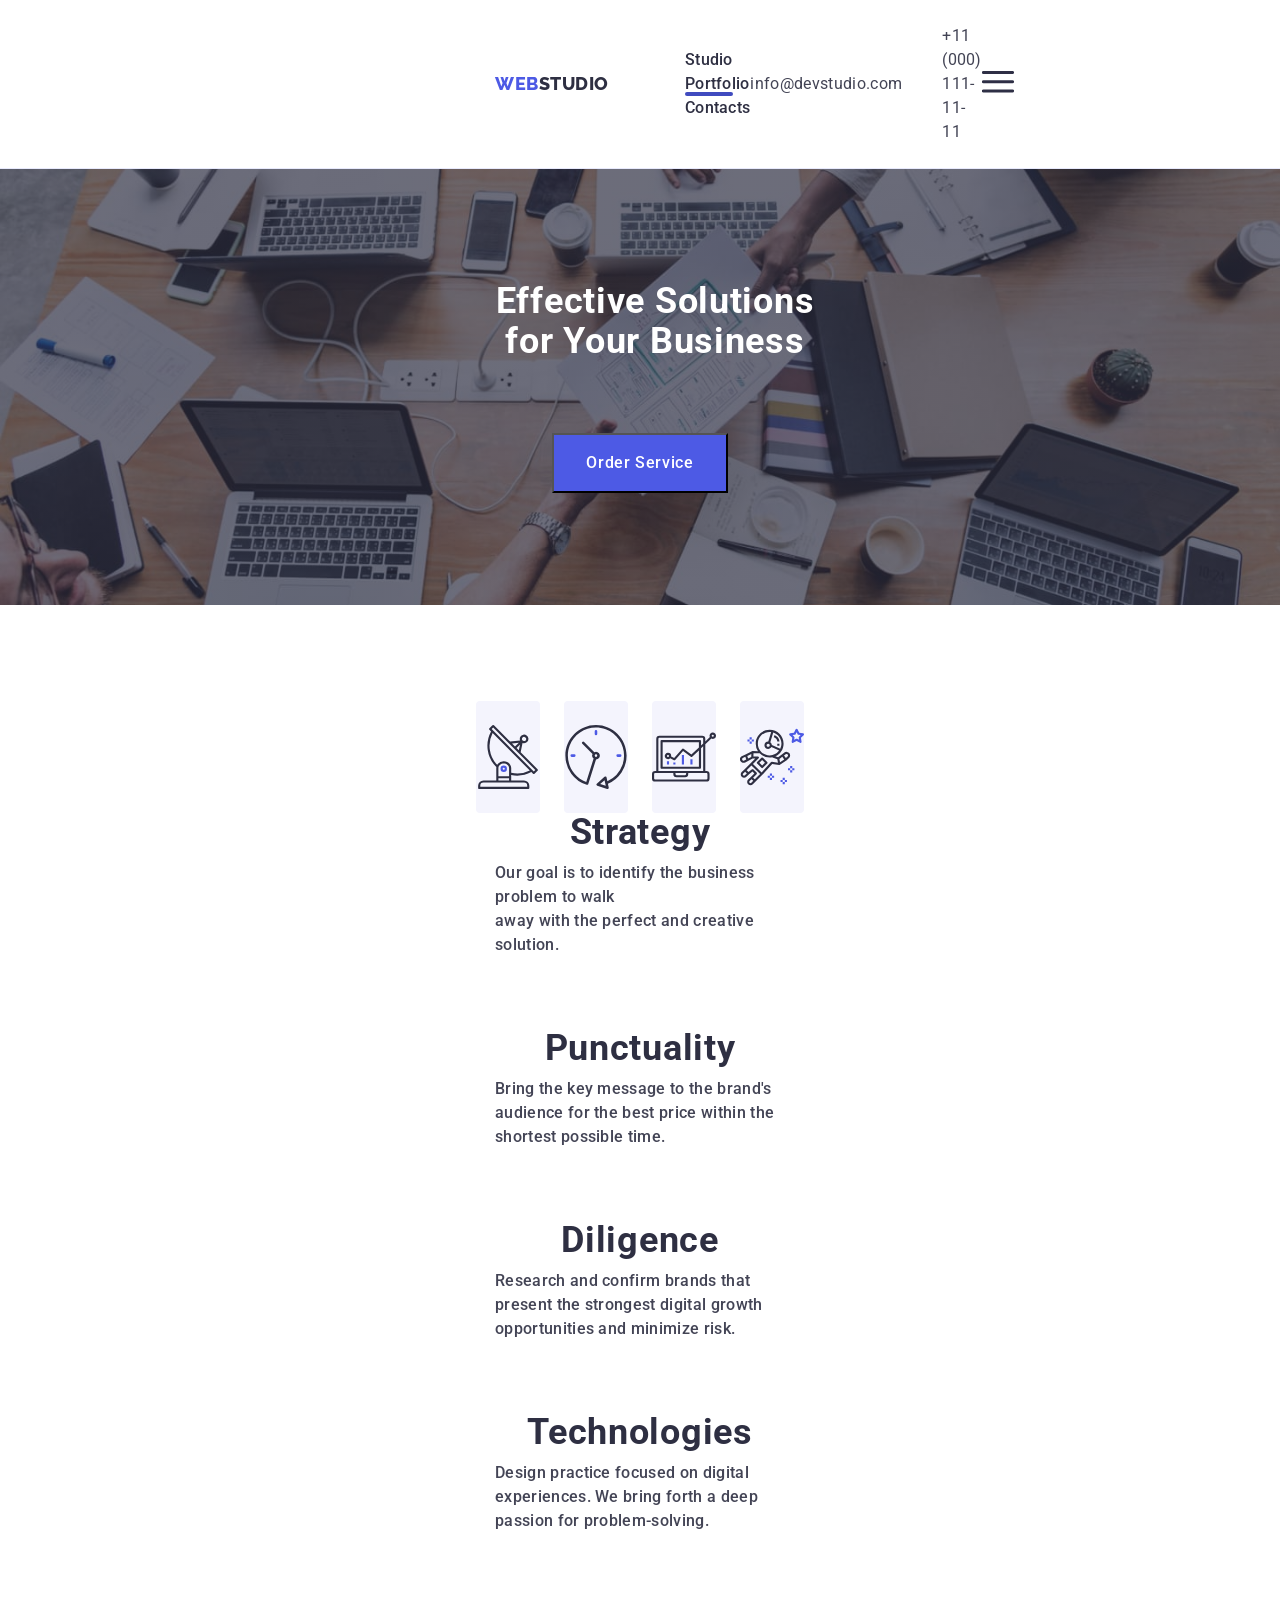
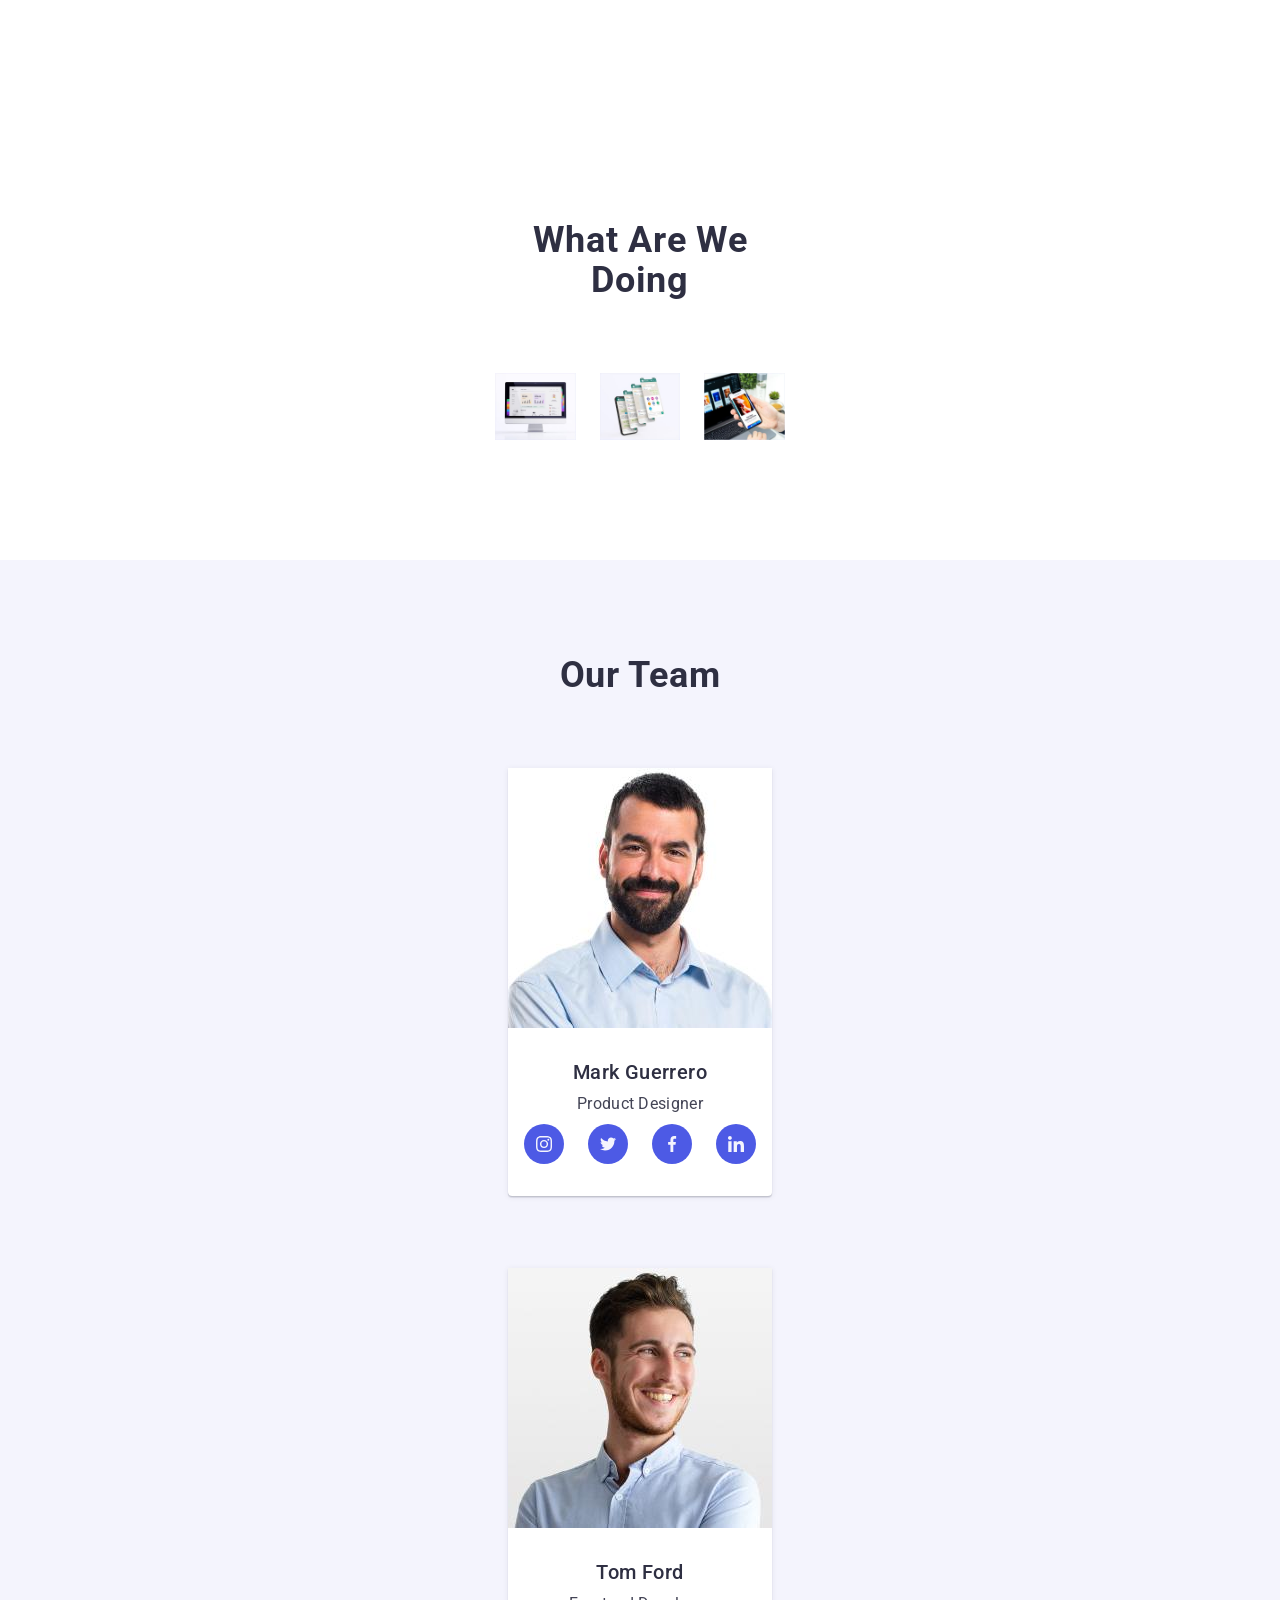
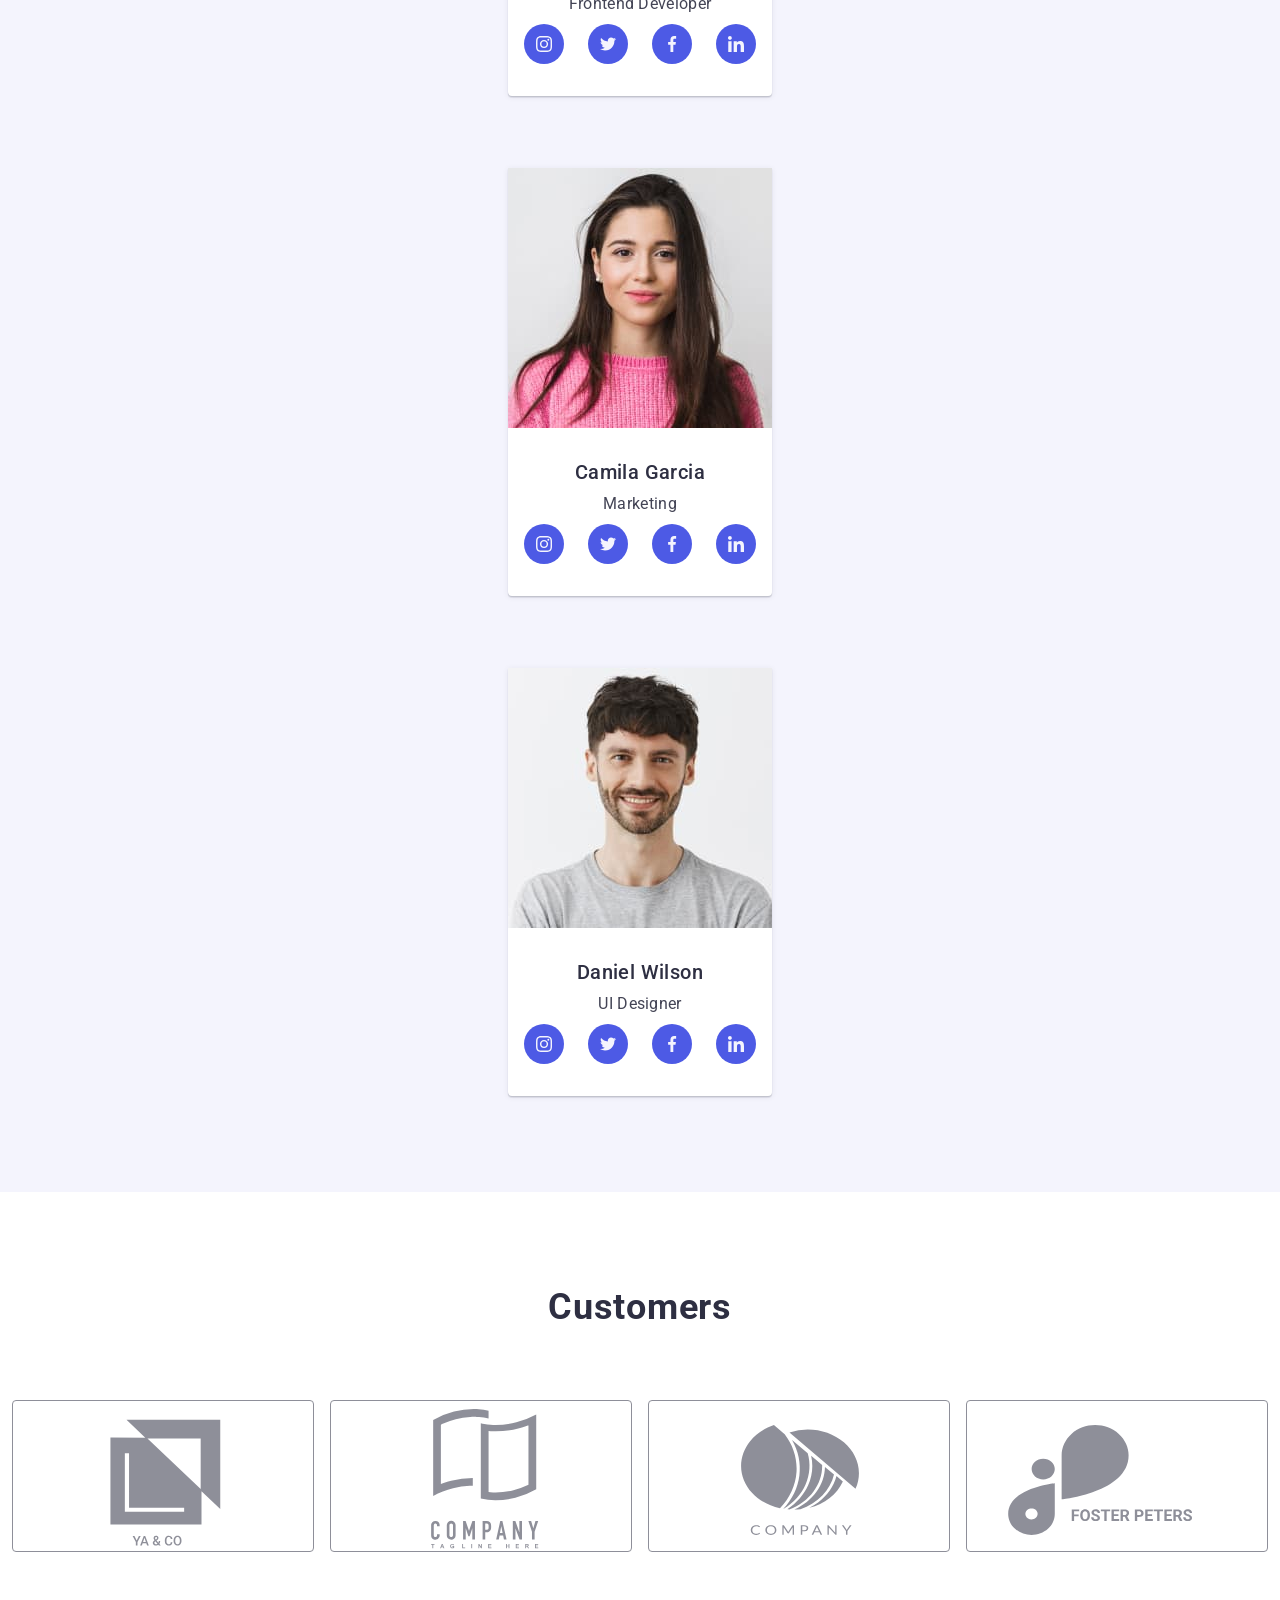
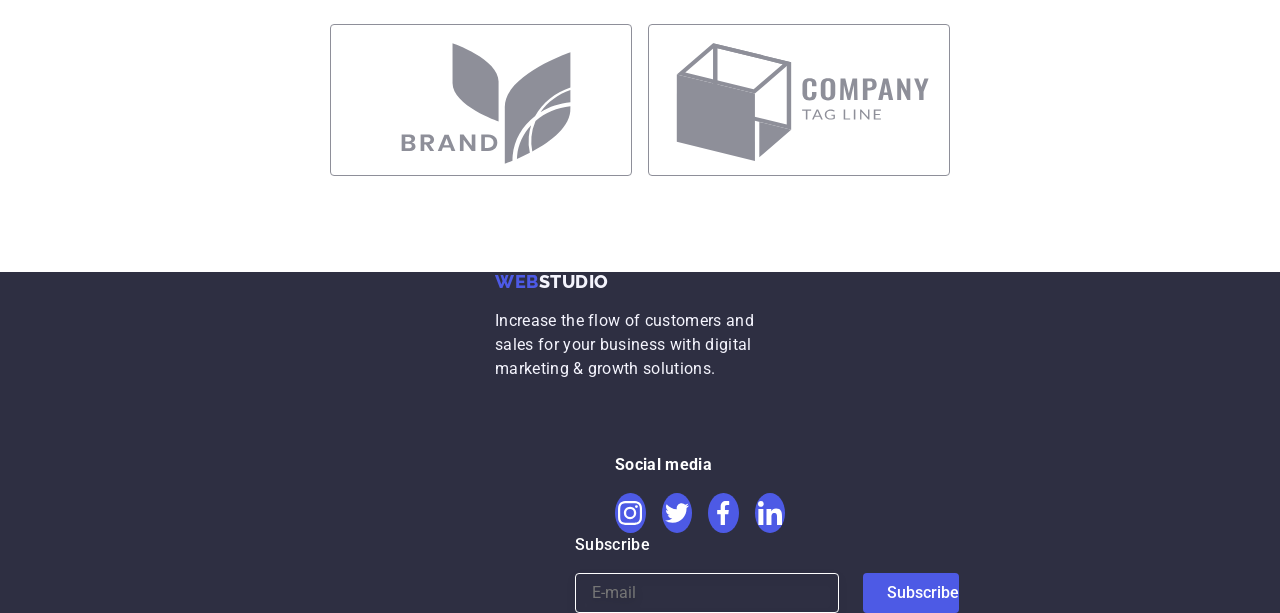
==== commit 99678b4b: "add-mob-menu" ====
--- a/index.html
+++ b/index.html
@@ -69,7 +69,7 @@
       </div>
 
       <!-- MOBILE MENU -->
-      <div class="modile-menu js-menu-container">
+      <div class="modile-menu js-menu-container is-hidden">
         <button type="button" class="modile-menu-close js-close-menu">
           <svg class=""  width="7" height="7">
             <use href="./images/icons.svg#icon-close-black"></use>
@@ -141,7 +141,6 @@
     </header>
     <main>
       <!--Hero content-->
-      <!--
       <section class="hero">
         <div class="container hero-container">
           <h1 class="hero-title">
@@ -155,7 +154,7 @@
           </div>
         </div>
       </section>
-      -->
+      
       <!--Section 1-->
       <section class="advantages">
         <div class="container advantages-container">
@@ -197,7 +196,7 @@
               <div class="advantages-item-wrap">
                 <h3 class="advantages-title">Strategy</h3>
                 <p class="advantages-text">
-                  Our goal is to identify the business problem to walk away with
+                  Our goal is to identify the business problem to walk <br> away with
                   the perfect and creative solution.
                 </p>
               </div>
@@ -234,7 +233,7 @@
       </section>
       <!--Section 2-->
       <section class="works">
-        <div class="container">
+        <div class="container works-container">
           <h2 class="works-title">What are we doing</h2>
           <ul class="works-list list wrap-wors">
             <li class="works-item">
--- a/css/media.css
+++ b/css/media.css
@@ -17,4 +17,20 @@
     .header-contact-list {
         display: none;
     }
-}+
+    .preference {
+        display: none;
+    }
+
+    .works {
+        display: none;
+    }
+
+    .advantages-item:not(:last-child) {
+        margin-bottom: 72px;
+    }
+}
+
+/*! ----------SCREEN 768PX-------- */
+
+/*! ----------HEDER-------- */
--- a/css/styles.css
+++ b/css/styles.css
@@ -350,9 +350,24 @@
     background-repeat: no-repeat;
     background-position: center;
     background-size: cover;
-    padding: 188px 0px;
-    max-width: 1440px;
+    width: 100%;
     margin: 0 auto;
+    padding: 112px 0;
+}
+
+@media screen and (min-device-pixel-ratio: 2),
+screen and (min-resolution: 192dpi),
+screen and (min-resolution: 2dppx) {
+    .hero-section {
+        max-width: 428px;
+        margin: 0 auto;
+        background-image: linear-gradient(rgba(46, 47, 66, 0.7),
+                rgba(46, 47, 66, 0.7)),
+            url(../images/mobile-bg@x2.jpg);
+        background-repeat: no-repeat;
+        background-position: center;
+        background-size: cover;
+    }
 }
 
 .hero-container {
@@ -362,13 +377,14 @@
 }
 
 .hero-title {
-    min-width: 496px;
-    font-size: 56px;
-    line-height: 1.07;
+    width: 320px;
+    font-size: 36px;
+    line-height: calc(40 / 36);
     text-align: center;
     letter-spacing: 0.02em;
-    color: #FFFFFF;
-    margin-bottom: 48px;
+    color: #ffffff;
+    margin: 0 auto;
+    margin-bottom: 72px
 }
 
 .hero-container-bnt {
@@ -377,7 +393,17 @@
 }
 
 .hero-btn {
-    font-family: 'Roboto', sans-serif;
+    font-family: inherit;
+    font-weight: 500;
+    font-size: 16px;
+    line-height: 1.5;
+    letter-spacing: 0.04em;
+    color: #ffffff;
+    background-color: #4d5ae5;
+    padding: 16px 32px;
+    margin: 0 auto;
+
+    /* font-family: 'Roboto', sans-serif;
     font-style: normal;
     font-weight: 500;
     font-size: 16px;
@@ -393,7 +419,7 @@
     border: none;
     transition-property: background-color;
     transition-duration: 250ms;
-    transition-timing-function: cubic-bezier(0.4, 0, 0.2, 1);
+    transition-timing-function: cubic-bezier(0.4, 0, 0.2, 1); */
 }
 
 .hero-btn:hover,
@@ -405,39 +431,42 @@
 /*---------------ADVANTAGES---------------*/
 
 .advantages {
-    background-color: #FFFFFF;
-    padding-top: 120px;
-}
-
+    padding-top: 96px;
+    padding-bottom: 96px;
+}
+
+/*
 .wrap {
     display: flex;
     gap: 24px;
 }
-
+*/
 .advantages-list {}
 
 .advantages-item {}
 
 .advantages-title {
-    width: 264px;
-    height: 24px;
+    font-weight: 700;
+    font-size: 36px;
+    line-height: 1.11;
+    letter-spacing: 0.02em;
+    color: #2e2f42;
+    text-align: center;
+    margin-bottom: 8px;
+}
+
+.advantages-text {
     font-weight: 500;
-    font-size: 20px;
-    line-height: 1.20;
-    letter-spacing: 0.02em;
-    color: var(--main-title-color, #2E2F42);
-    margin-top: 8px;
-}
-
-.advantages-text {
-    width: 264px;
-    height: 72px;
-    font-size: 16px;
-    line-height: 1.50;
-    letter-spacing: 0.02em;
-    color: var(--main-text-color, #434455);
-    margin-top: 8px;
-}
+    font-size: 16px;
+    line-height: 1.5;
+    letter-spacing: 0.02em;
+    margin-bottom: 72px;
+}
+
+.advantages-text:not(:last-child) {
+    margin-bottom: 0;
+}
+
 
 .preference-list {
     display: flex;
@@ -497,9 +526,8 @@
 
 /*---------------TEAM---------------*/
 .team {
-    background-color: #F4F4FD;
-    padding-top: 120px;
-    padding-bottom: 120px;
+    background-color: #f4f4fd;
+    padding: 96px 0;
 }
 
 .container-team {}
@@ -515,8 +543,9 @@
     text-align: center;
     letter-spacing: 0.02em;
     text-transform: capitalize;
+    margin-bottom: 72px;
+    text-transform: capitalize;
     color: var(--main-title-color);
-    margin-bottom: 72px;
 }
 
 .team-card {
@@ -526,33 +555,48 @@
 .team-list {}
 
 .team-item {
-    background: #FFFFFF;
-    box-shadow: 0px 1px 6px rgba(46, 47, 66, 0.08), 0px 1px 1px rgba(46, 47, 66, 0.16), 0px 2px 1px rgba(46, 47, 66, 0.08);
+    background-color: #ffffff;
+    box-shadow: 0px 1px 6px rgba(46, 47, 66, 0.08),
+        0px 1px 1px rgba(46, 47, 66, 0.16), 0px 2px 1px rgba(46, 47, 66, 0.08);
     border-radius: 0px 0px 4px 4px;
 }
 
 .team-title-item {
     font-weight: 500;
     font-size: 20px;
-    line-height: 1.20;
-    letter-spacing: 0.02em;
+    line-height: 1.2;
+    letter-spacing: 0.02em;
+    margin-bottom: 8px;
+    color: #2E2F42;
     text-align: center;
-    color: #2E2F42;
 }
 
 .team-text {
     font-size: 16px;
-    line-height: 1.50;
+    line-height: 1.5;
     letter-spacing: 0.02em;
     text-align: center;
     color: #434455;
-    margin: 8px 0px;
+    margin-bottom: 8px;
+}
+
+.team-list {
+    display: flex;
+    flex-wrap: wrap;
+    justify-content: center;
+    gap: 72px;
+}
+
+.team-card {
+    text-align: center;
+    padding: 32px 0;
 }
 
 .team-soc-list {
     display: flex;
     justify-content: center;
     gap: 24px;
+    margin-top: 8px;
 }
 
 .team-soc-item {
@@ -564,6 +608,7 @@
     width: 100%;
     height: 100%;
     border-radius: 50%;
+    fill: #ffffff;
     background-color: rgba(77, 90, 229, 1);
     display: flex;
     align-items: center;
@@ -585,77 +630,203 @@
 }
 
 /*---------------CUSTOMERS---------------*/
-
 .customers {
-    padding: 120px 0px;
+    padding: 96px 0;
 }
 
 .customers-title {
+
     font-size: 36px;
-    line-height: 1.5;
+    line-height: 1.11;
     text-align: center;
     letter-spacing: 0.02em;
-    text-transform: capitalize;
+    margin-bottom: 72px;
     color: #2E2F42;
-    margin-bottom: 72px;
-}
-
-.customers-wrap {}
+}
 
 .customers-list {
     display: flex;
     justify-content: center;
-    gap: 24px;
-}
-
-.customers-item {
-    width: 168px;
+    gap: 72px 16px;
+    flex-wrap: wrap;
+}
+
+.customers-list-item {
+    width: 190px;
     height: 88px;
 }
 
 .customers-link {
     width: 100%;
     height: 100%;
+    display: flex;
+    justify-content: center;
+    align-items: center;
     border: 1px solid #8e8f99;
     border-radius: 4px;
-    display: flex;
-    justify-content: center;
-    align-items: center;
-    fill: rgba(142, 143, 153, 1);
-    transition-property: border-color, fill;
+    transition-property: border-color;
     transition-duration: 250ms;
     transition-timing-function: cubic-bezier(0.4, 0, 0.2, 1);
-
+}
+
+.customers-list-item:hover {
+    border-color: #404bbf;
+}
+
+.customers-link:hover>.customers-icon-item {
+    fill: #404bbf;
 }
 
 .customers-icon-item {
-    width: 104px;
-    height: 56px;
+    fill: #8e8f99;
+}
+
+.customers-link>.customers-icon-item {
     transition-property: fill;
     transition-duration: 250ms;
     transition-timing-function: cubic-bezier(0.4, 0, 0.2, 1);
 }
 
-.customers-link:hover,
-.customers-link:focus {
-    border-color: #4D5AE5;
-    fill: #4D5AE5;
-}
-
-.customers-item:hover>.customers-icon-item,
-.customers-item:focus>.customers-icon-item {
-    fill: #4D5AE5;
-}
-
 /*---------------FOOTER---------------*/
 .footer {
     background-color: #2e2f42;
-    padding: 100px 0px;
-}
-
-.footer-container {
-    display: flex;
-}
+}
+
+@media screen and (max-width: 767px) {
+    .footer {
+        padding: 96px 0;
+        background-color: #2e2f42;
+    }
+
+    .first-footer-container {
+        display: flex;
+        justify-content: center;
+        flex-wrap: wrap;
+    }
+
+    .second-footer-container {
+        width: 208px;
+        margin-left: 20px;
+        display: flex;
+        flex-direction: column;
+        align-items: center;
+        justify-content: center;
+        margin-bottom: 72px;
+
+    }
+
+    .footer-soc-title {
+        font-style: normal;
+        font-weight: 500;
+        font-size: 16px;
+        line-height: 1.5;
+        letter-spacing: 0.02em;
+        text-align: center;
+        color: #ffffff;
+        margin-bottom: 16px;
+    }
+
+    .footer-text {
+        width: 264px;
+        font-size: 16px;
+        line-height: 1.5;
+        letter-spacing: 0.02em;
+        margin-top: 16px;
+        color: #f4f4fd;
+    }
+
+    .footer-soc-list {
+        display: flex;
+        gap: 16px;
+    }
+
+    .footer-soc-item {
+        width: 40px;
+        height: 40px;
+    }
+
+    .footer-soc-link {
+        width: 100%;
+        height: 100%;
+        border-radius: 50%;
+        background-color: #4d5ae5;
+        display: flex;
+        justify-content: center;
+        align-items: center;
+        transition: background-color 250ms cubic-bezier(0.4, 0, 0.2, 1);
+    }
+
+    .footer-soc-link:hover,
+    .footer-soc-link:focus {
+        background-color: #31d0aa;
+    }
+
+    .footer-icon-item {
+        fill: #f4f4fd;
+    }
+
+    .subscribe-text {
+        font-weight: 500;
+        font-size: 16px;
+        line-height: 1.5;
+        letter-spacing: 0.02em;
+        color: #ffffff;
+        text-align: center;
+        margin-bottom: 16px;
+    }
+
+    .subscribe-input {
+        padding-left: 16px;
+        outline: none;
+        background-color: transparent;
+        border-color: transparent;
+
+        width: 100%;
+        height: 40px;
+        border: 1px solid #ffffff;
+        filter: drop-shadow(0px 4px 4px rgba(0, 0, 0, 0.15));
+        border-radius: 4px;
+        color: #ffffff;
+
+        margin-bottom: 16px;
+    }
+
+    .footer-btn {
+        position: relative;
+        margin-left: 24px;
+        width: 165px;
+        height: 40px;
+        font-family: "Roboto";
+        font-style: normal;
+        font-weight: 500;
+        font-size: 16px;
+        line-height: 24px;
+        color: #ffffff;
+        background-color: #4d5ae5;
+        padding-left: 24px;
+        text-align: start;
+        transition: background-color 250ms cubic-bezier(0.4, 0, 0.2, 1);
+
+        margin: 0 auto;
+    }
+
+    .footer-btn::after {
+        position: absolute;
+        content: "";
+        width: 24px;
+        height: 20px;
+        background-image: url(../images/send.svg);
+        background-size: cover;
+        background-position: center;
+        background-repeat: no-repeat;
+        margin-left: 16px;
+    }
+}
+
+.first-footer-container {}
+
+
+.footer-container {}
 
 .footer-logo {
     font-family: "Raleway", sans-serif;
@@ -683,6 +854,7 @@
     letter-spacing: 0.02em;
     color: #f4f4fd;
     margin-top: 16px;
+    margin-bottom: 72px;
 }
 
 
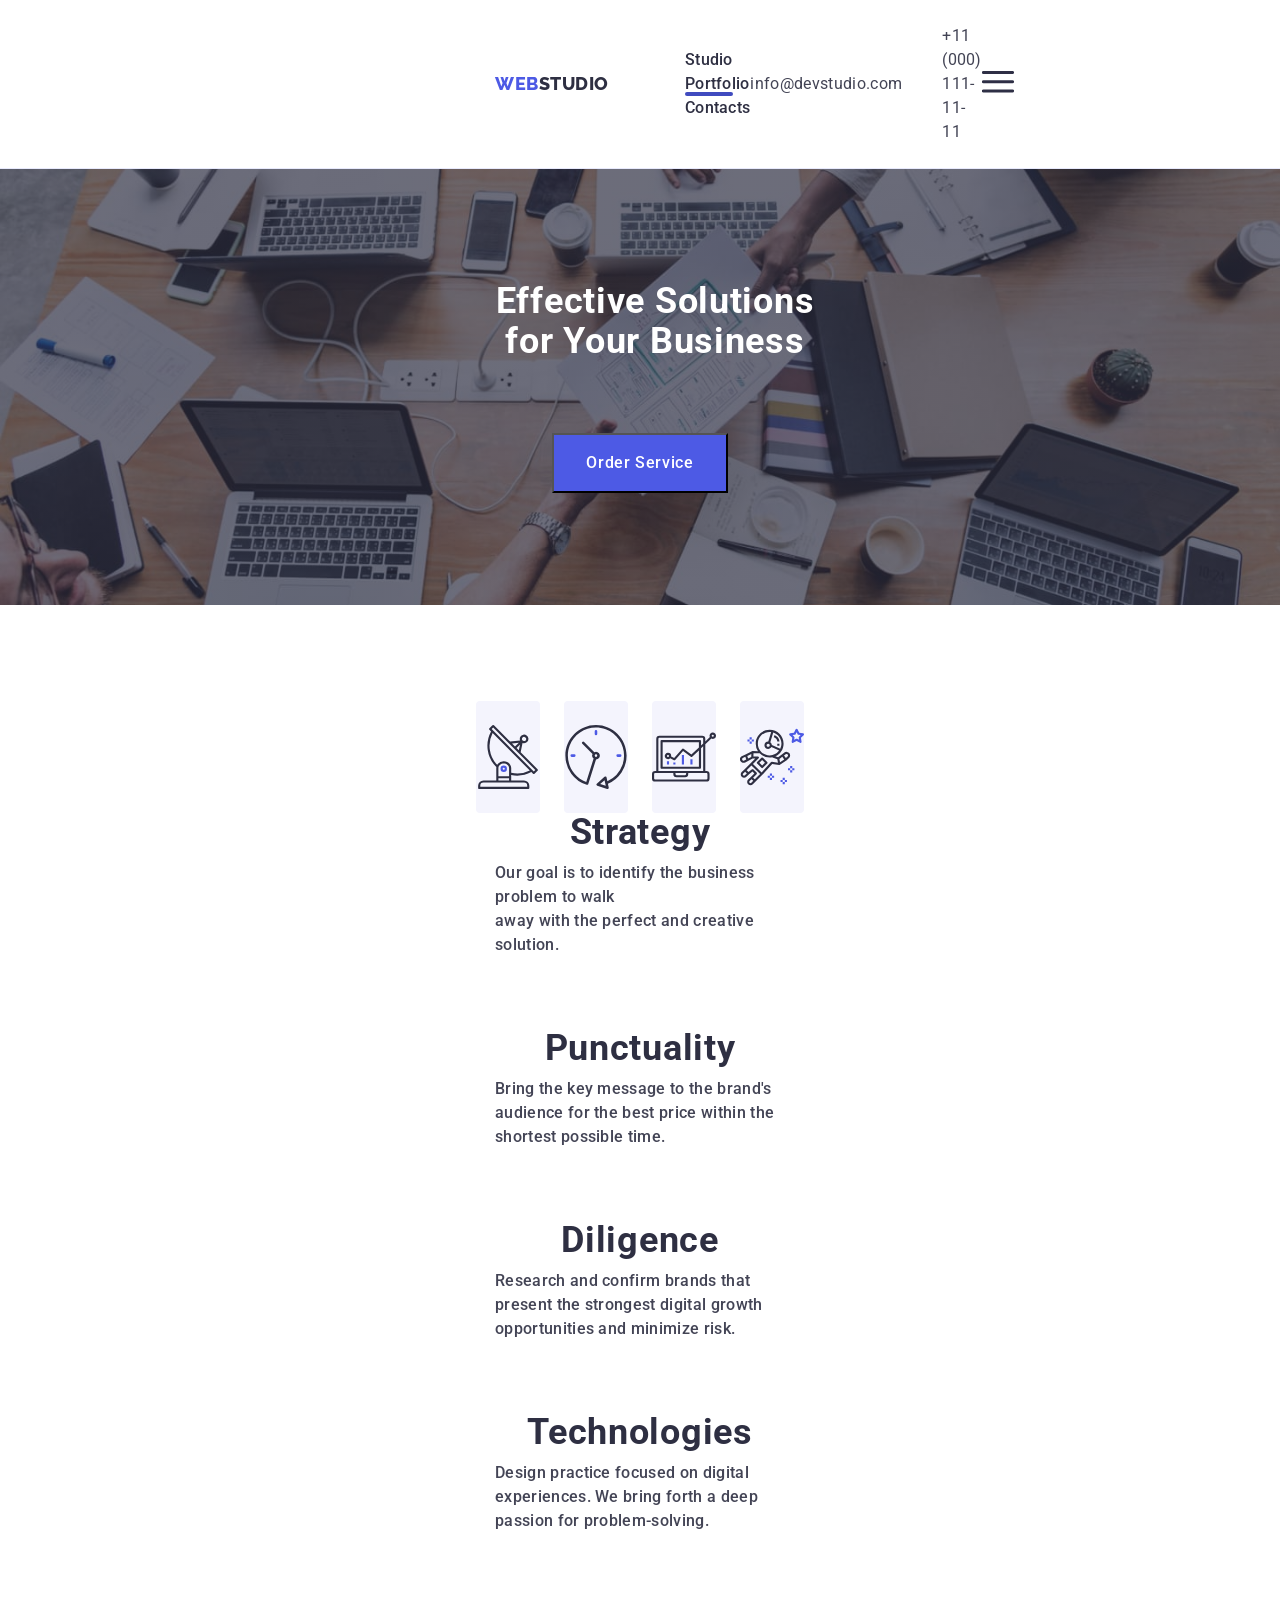
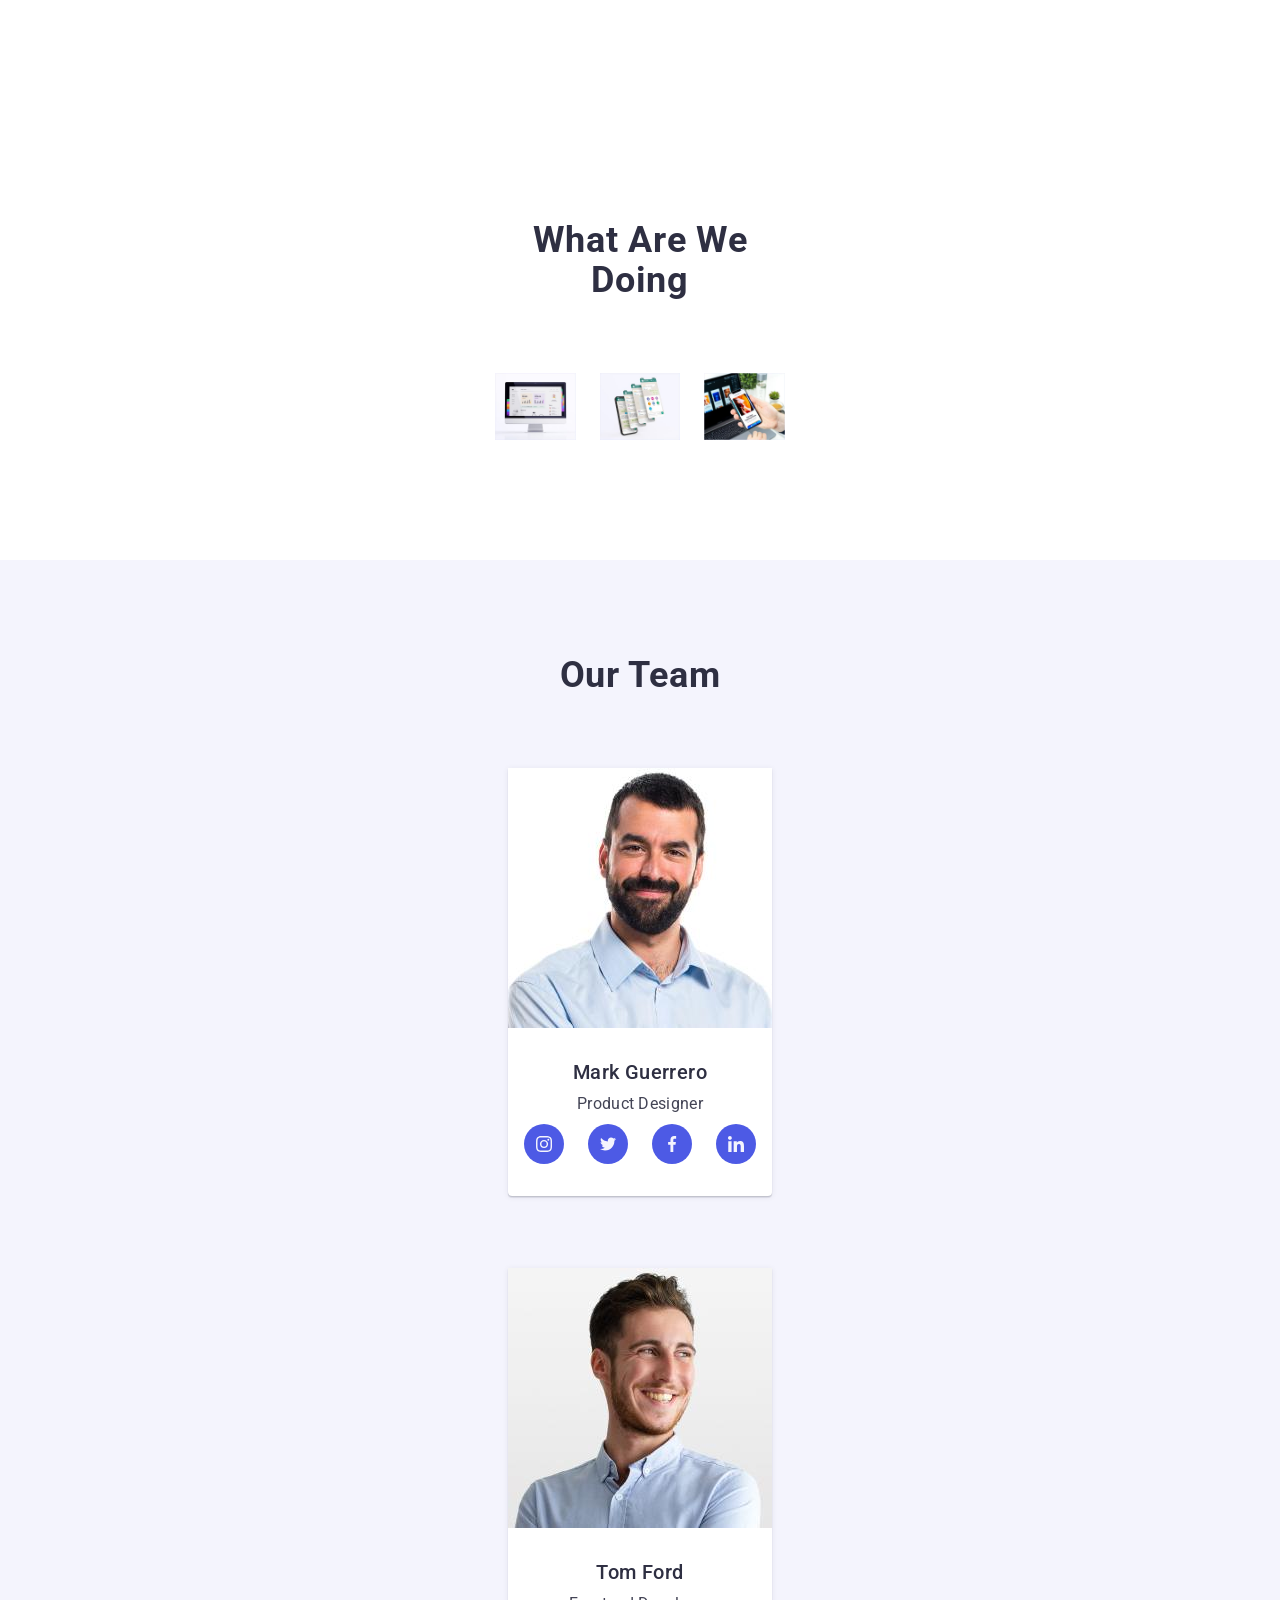
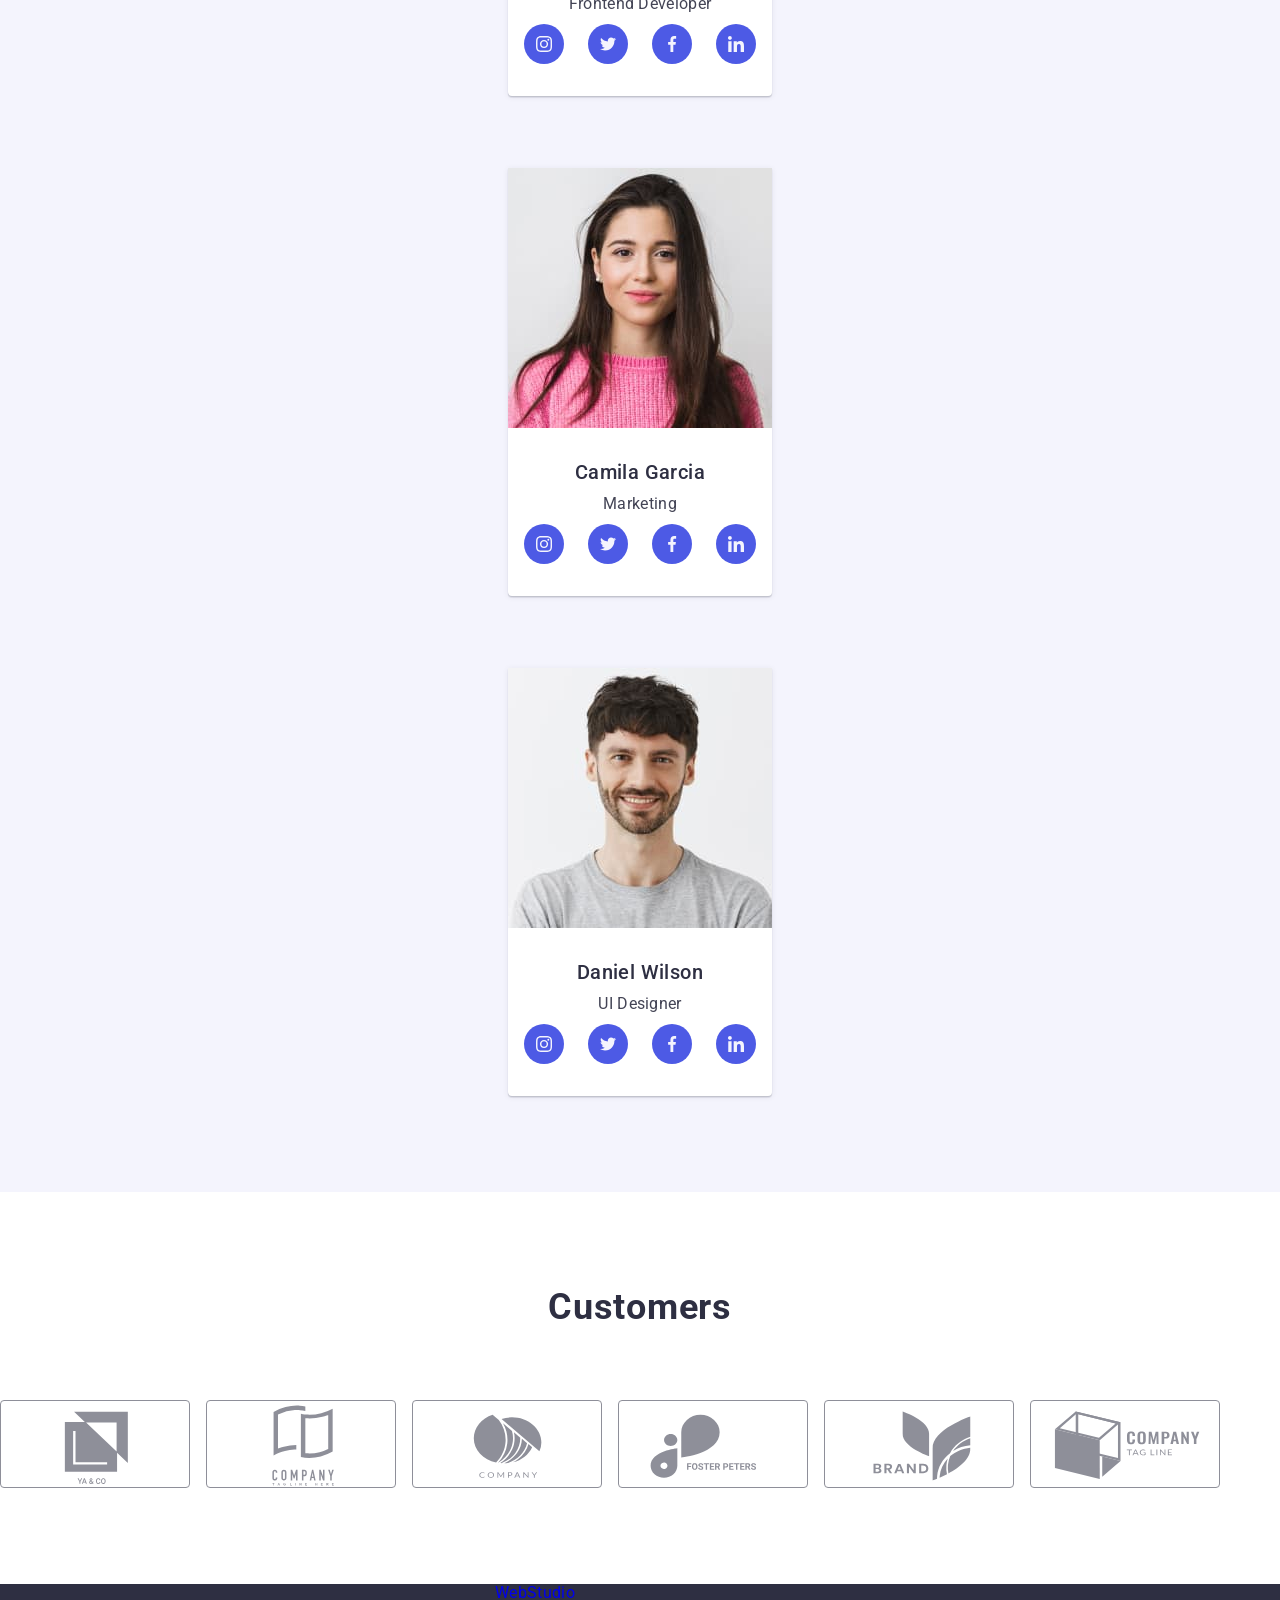
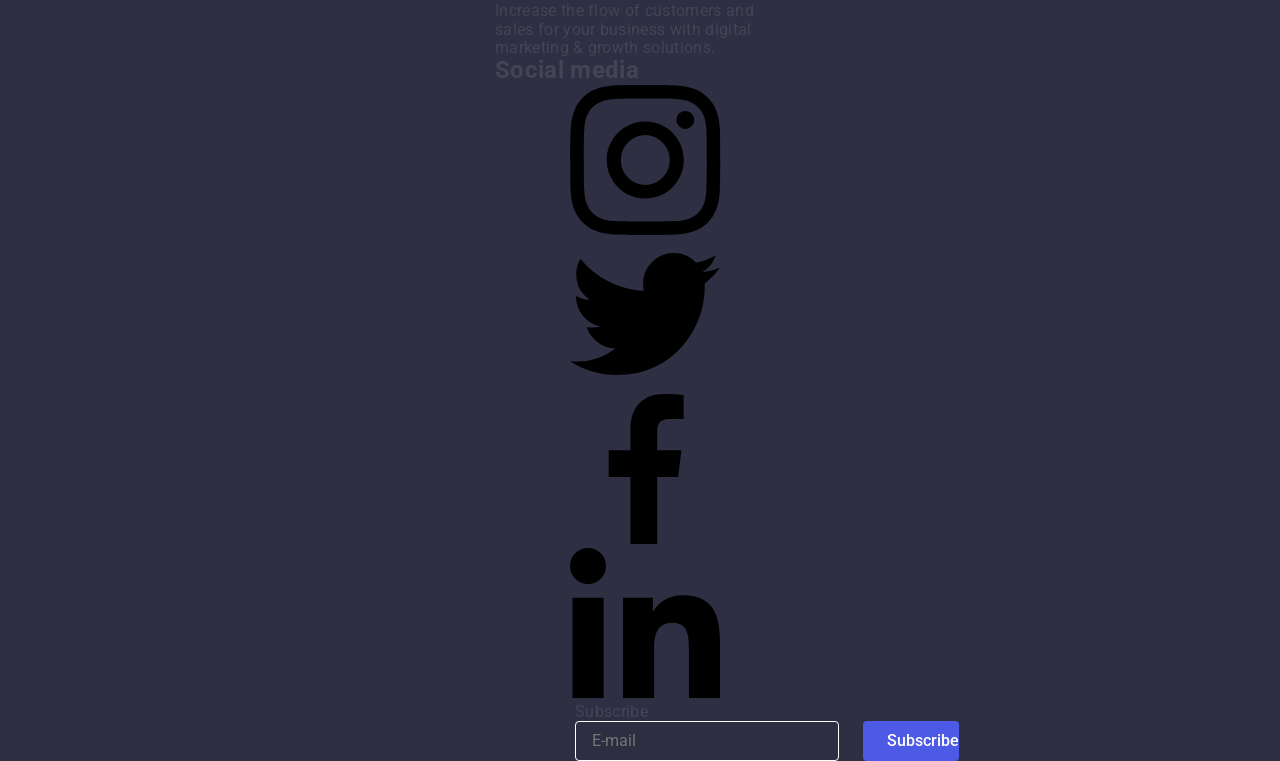
==== commit c84605a4: "add-new-mob-wer" ====
--- a/index.html
+++ b/index.html
@@ -539,7 +539,7 @@
             </li>
           </ul>
         </div>
-        <div class="third-footer-container">
+        <div class="third-footer-container ">
           <p class="subscribe-text">Subscribe</p>
             <form>
               <div class="form-btn-wrap">
--- a/css/styles.css
+++ b/css/styles.css
@@ -635,7 +635,6 @@
 }
 
 .customers-title {
-
     font-size: 36px;
     line-height: 1.11;
     text-align: center;
@@ -646,24 +645,20 @@
 
 .customers-list {
     display: flex;
-    justify-content: center;
+    flex-wrap: wrap;
     gap: 72px 16px;
-    flex-wrap: wrap;
-}
-
-.customers-list-item {
+}
+
+.customers-list-item {}
+
+.customers-wrap {}
+
+.customers-link {
     width: 190px;
     height: 88px;
-}
-
-.customers-link {
-    width: 100%;
-    height: 100%;
-    display: flex;
-    justify-content: center;
-    align-items: center;
     border: 1px solid #8e8f99;
     border-radius: 4px;
+    display: flex;
     transition-property: border-color;
     transition-duration: 250ms;
     transition-timing-function: cubic-bezier(0.4, 0, 0.2, 1);
@@ -705,13 +700,21 @@
     }
 
     .second-footer-container {
-        width: 208px;
-        margin-left: 20px;
         display: flex;
-        flex-direction: column;
-        align-items: center;
         justify-content: center;
+        flex-wrap: wrap;
         margin-bottom: 72px;
+    }
+
+    .third-footer-container {
+        display: flex;
+        flex-wrap: wrap;
+        justify-content: center;
+    }
+
+    .form-btn-wrap {
+        display: flex;
+        flex-wrap: wrap;
 
     }
 
@@ -721,9 +724,8 @@
         font-size: 16px;
         line-height: 1.5;
         letter-spacing: 0.02em;
-        text-align: center;
         color: #ffffff;
-        margin-bottom: 16px;
+
     }
 
     .footer-text {
@@ -733,6 +735,7 @@
         letter-spacing: 0.02em;
         margin-top: 16px;
         color: #f4f4fd;
+        margin-bottom: 72px;
     }
 
     .footer-soc-list {
@@ -751,9 +754,11 @@
         border-radius: 50%;
         background-color: #4d5ae5;
         display: flex;
+        align-items: center;
         justify-content: center;
-        align-items: center;
-        transition: background-color 250ms cubic-bezier(0.4, 0, 0.2, 1);
+        transition-property: background-color;
+        transition-duration: 250ms;
+        transition-timing-function: cubic-bezier(0.4, 0, 0.2, 1);
     }
 
     .footer-soc-link:hover,
@@ -771,29 +776,24 @@
         line-height: 1.5;
         letter-spacing: 0.02em;
         color: #ffffff;
-        text-align: center;
         margin-bottom: 16px;
     }
 
     .subscribe-input {
-        padding-left: 16px;
         outline: none;
         background-color: transparent;
         border-color: transparent;
-
-        width: 100%;
+        width: 398px;
         height: 40px;
         border: 1px solid #ffffff;
         filter: drop-shadow(0px 4px 4px rgba(0, 0, 0, 0.15));
         border-radius: 4px;
         color: #ffffff;
-
         margin-bottom: 16px;
     }
 
     .footer-btn {
         position: relative;
-        margin-left: 24px;
         width: 165px;
         height: 40px;
         font-family: "Roboto";
@@ -803,11 +803,8 @@
         line-height: 24px;
         color: #ffffff;
         background-color: #4d5ae5;
-        padding-left: 24px;
-        text-align: start;
         transition: background-color 250ms cubic-bezier(0.4, 0, 0.2, 1);
 
-        margin: 0 auto;
     }
 
     .footer-btn::after {
@@ -821,7 +818,49 @@
         background-repeat: no-repeat;
         margin-left: 16px;
     }
-}
+
+    .footer-studio {
+        font-family: "Raleway", sans-serif;
+        font-weight: 800;
+        font-size: 18px;
+        line-height: 1.16;
+        text-transform: uppercase;
+        letter-spacing: 0.03em;
+        color: #f4f4fd;
+    }
+
+    .footer-logo {
+        font-family: "Raleway", sans-serif;
+        font-weight: 800;
+        font-size: 18px;
+        line-height: 1.17px;
+        text-transform: uppercase;
+        letter-spacing: 0.03em;
+        color: #4d5ae5;
+
+    }
+
+    .footer-icon-item {
+        width: 24px;
+        height: 24px;
+        fill: #FFFFFF;
+    }
+
+    .footer-soc-link:hover,
+    .footer-soc-link:focus {
+        background-color: #31d0aa;
+    }
+
+    .footer-soc-title {
+        font-size: 16px;
+        line-height: 1.5;
+        letter-spacing: 0.02em;
+        color: #ffffff;
+        margin-bottom: 16px;
+    }
+}
+
+
 
 .first-footer-container {}
 
@@ -829,60 +868,60 @@
 .footer-container {}
 
 .footer-logo {
-    font-family: "Raleway", sans-serif;
+    /*font-family: "Raleway", sans-serif;
     font-weight: 800;
     font-size: 18px;
     line-height: 1.17px;
     text-transform: uppercase;
     letter-spacing: 0.03em;
     color: #4d5ae5;
+    */
 }
 
 .footer-studio {
-    font-family: "Raleway", sans-serif;
+
+    /* font-family: "Raleway", sans-serif;
     font-weight: 800;
     font-size: 18px;
     line-height: 1.16;
     text-transform: uppercase;
     letter-spacing: 0.03em;
     color: #f4f4fd;
+    */
 }
 
 .footer-text {
+    /*
     font-size: 16px;
     line-height: 1.5;
     letter-spacing: 0.02em;
     color: #f4f4fd;
     margin-top: 16px;
     margin-bottom: 72px;
+    */
 }
 
 
 /*---------------Footer-SOC-----------------*/
 
-.second-footer-container {
-    margin-left: 120px;
-}
-
-.footer-soc-title {
-    font-size: 16px;
-    line-height: 1.5;
-    letter-spacing: 0.02em;
-    color: #ffffff;
-    margin-bottom: 16px;
-}
-
+.second-footer-container {}
+
+
+
+/*
 .footer-soc-list {
     display: flex;
     gap: 16px;
 }
-
+*/
+/*
 .footer-soc-item {
     width: 40px;
     height: 40px;
 
-}
-
+}*/
+
+/*
 .footer-soc-link {
     width: 100%;
     height: 100%;
@@ -895,33 +934,14 @@
     transition-duration: 250ms;
     transition-timing-function: cubic-bezier(0.4, 0, 0.2, 1);
 }
-
-
-.footer-icon-item {
-    width: 24px;
-    height: 24px;
-    fill: #FFFFFF;
-}
-
-.footer-soc-link:hover,
-.footer-soc-link:focus {
-    background-color: #31d0aa;
-}
+*/
 
 /*---------------Modal Footer---------------*/
 .third-footer-container {
     margin-left: 80px;
 }
 
-.subscribe-text {
-    font-weight: 500;
-    font-size: 16px;
-    line-height: calc(24 / 16);
-    letter-spacing: 0.02em;
-    color: #ffffff;
-
-    margin-bottom: 16px;
-}
+.subscribe-text {}
 
 .subscribe-input {
     padding-left: 16px;
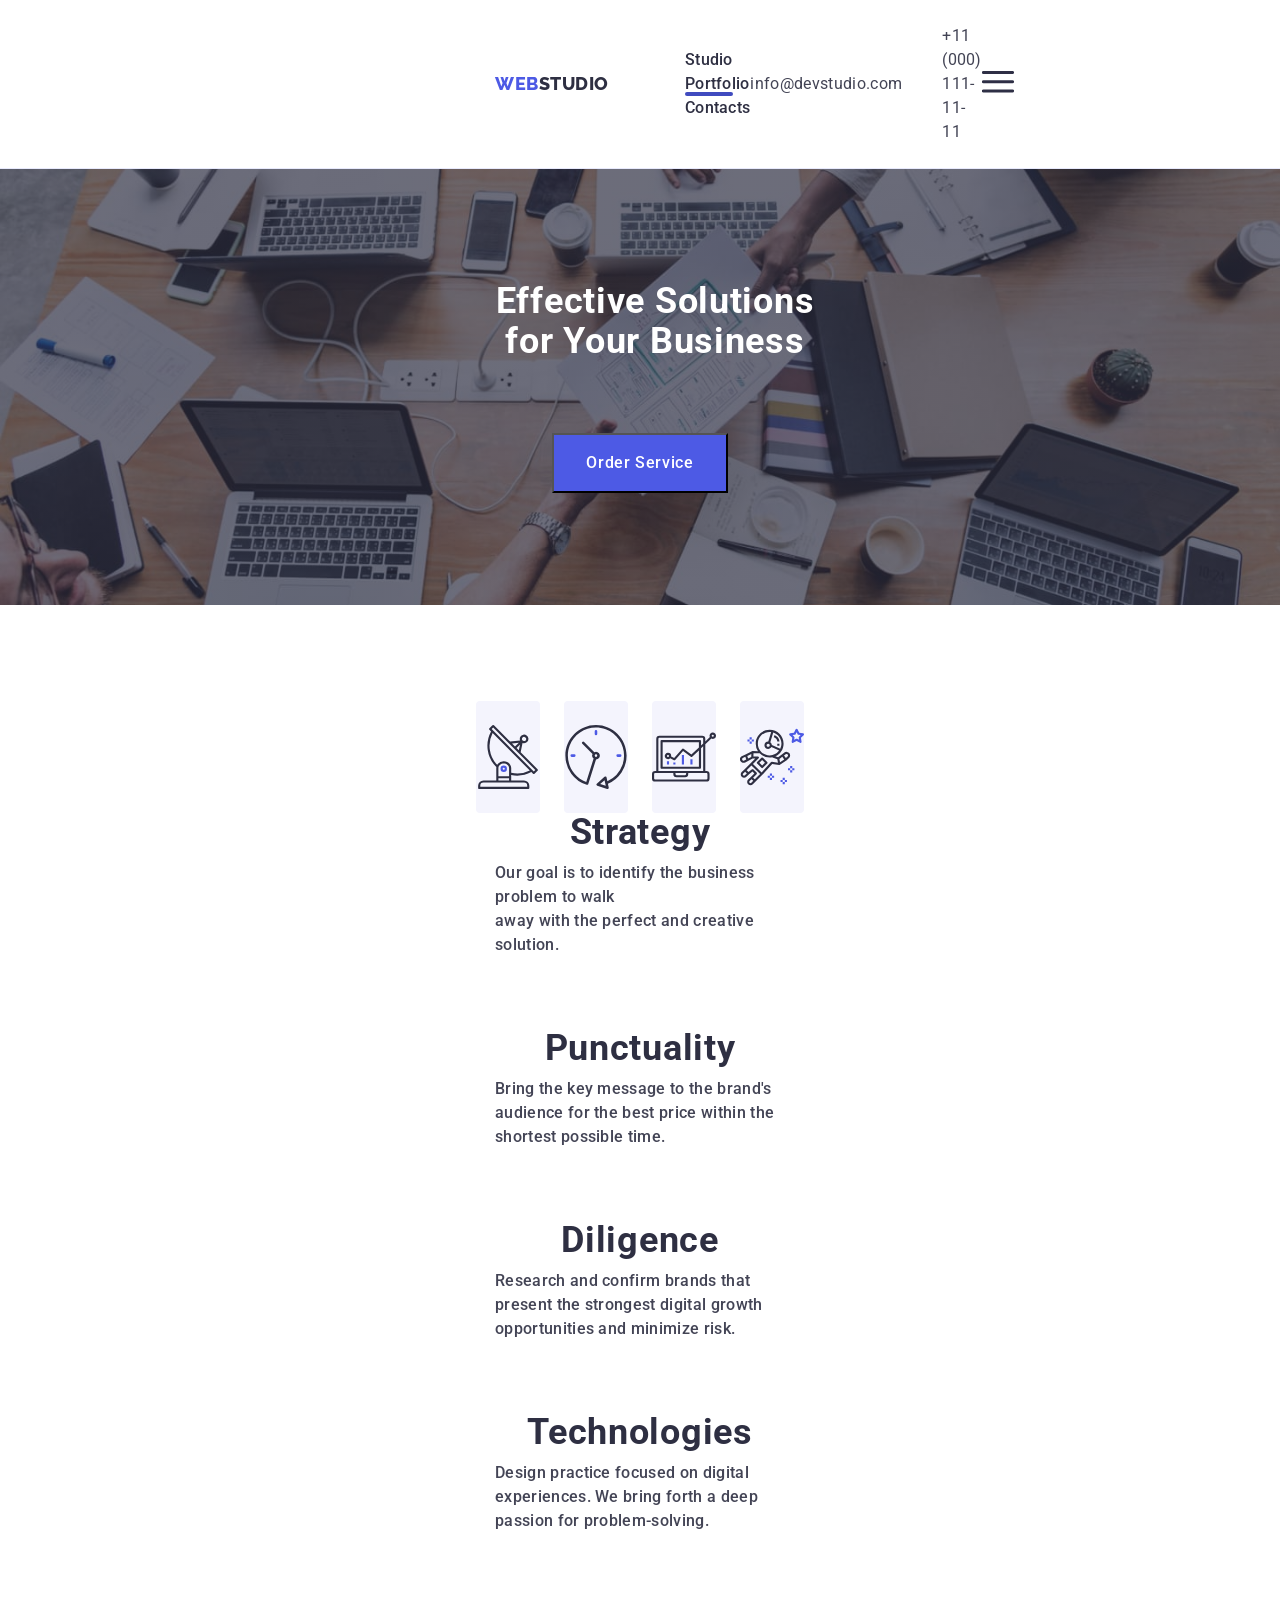
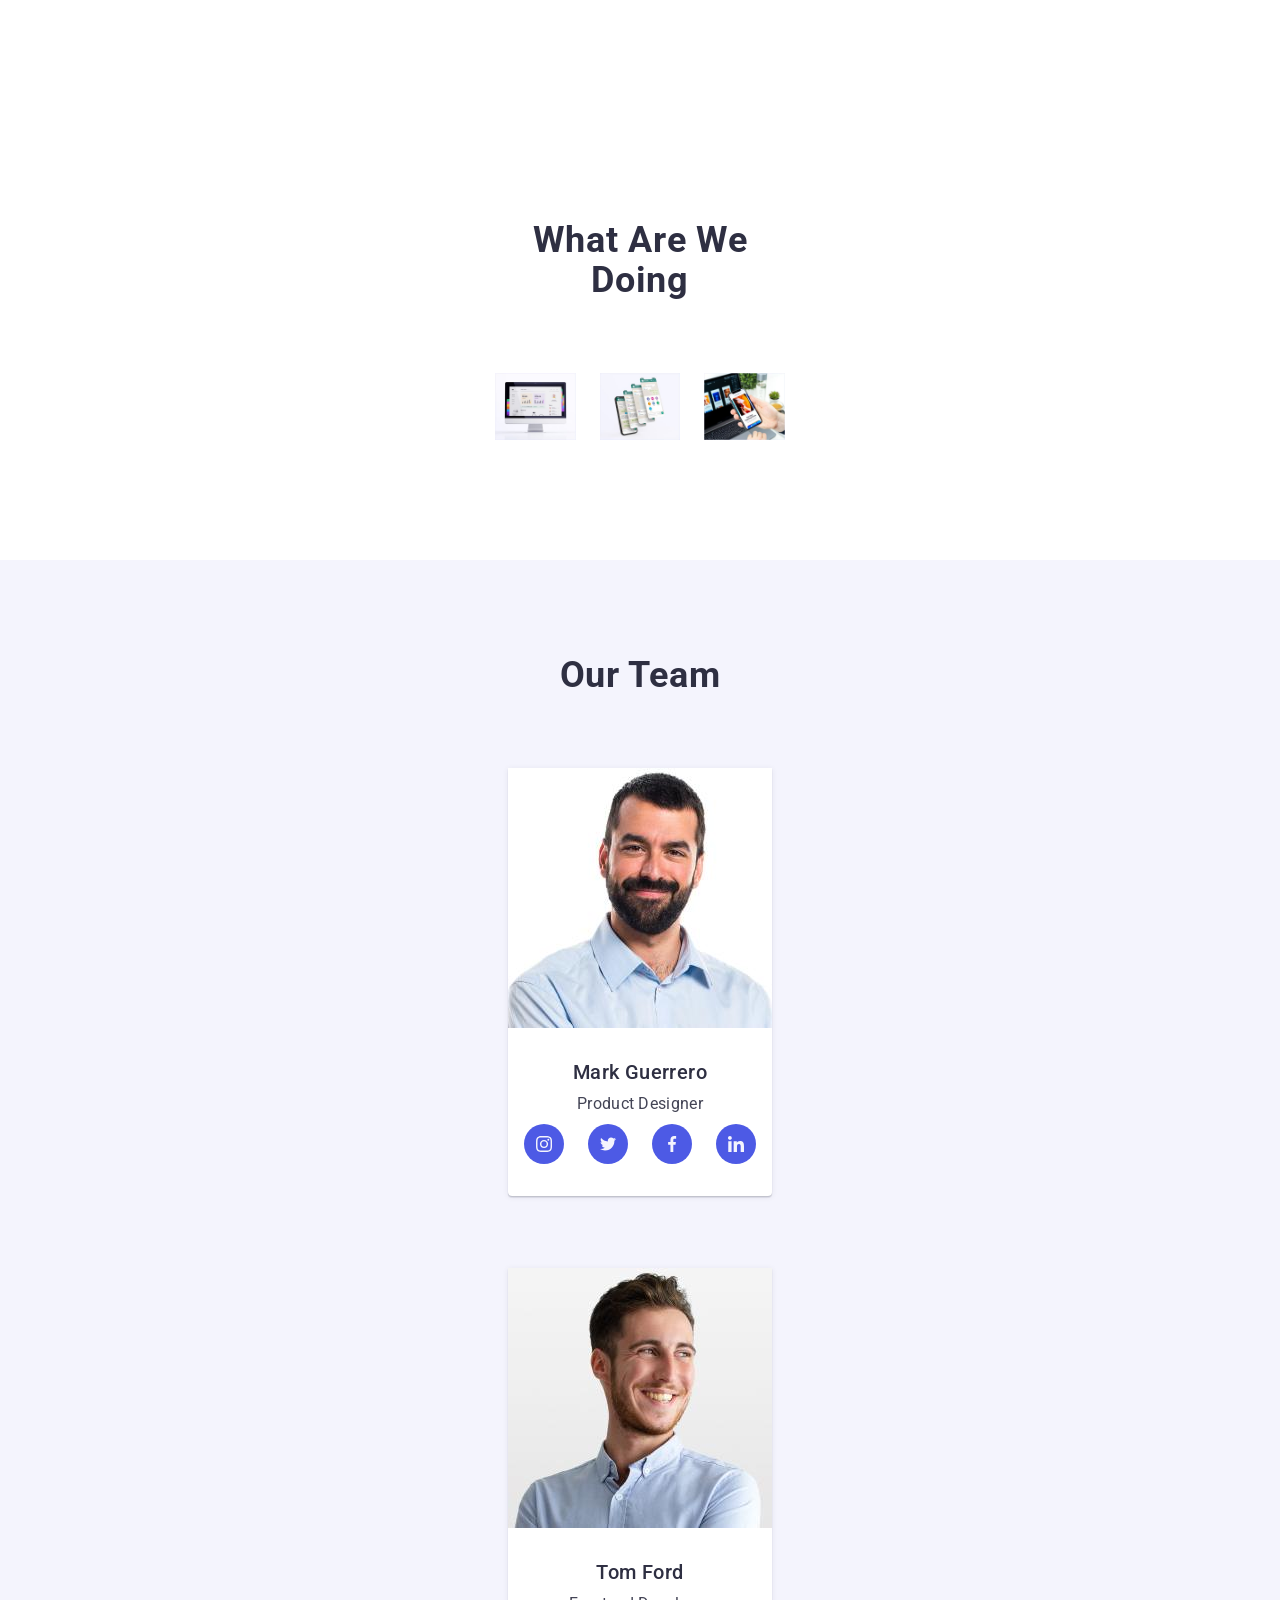
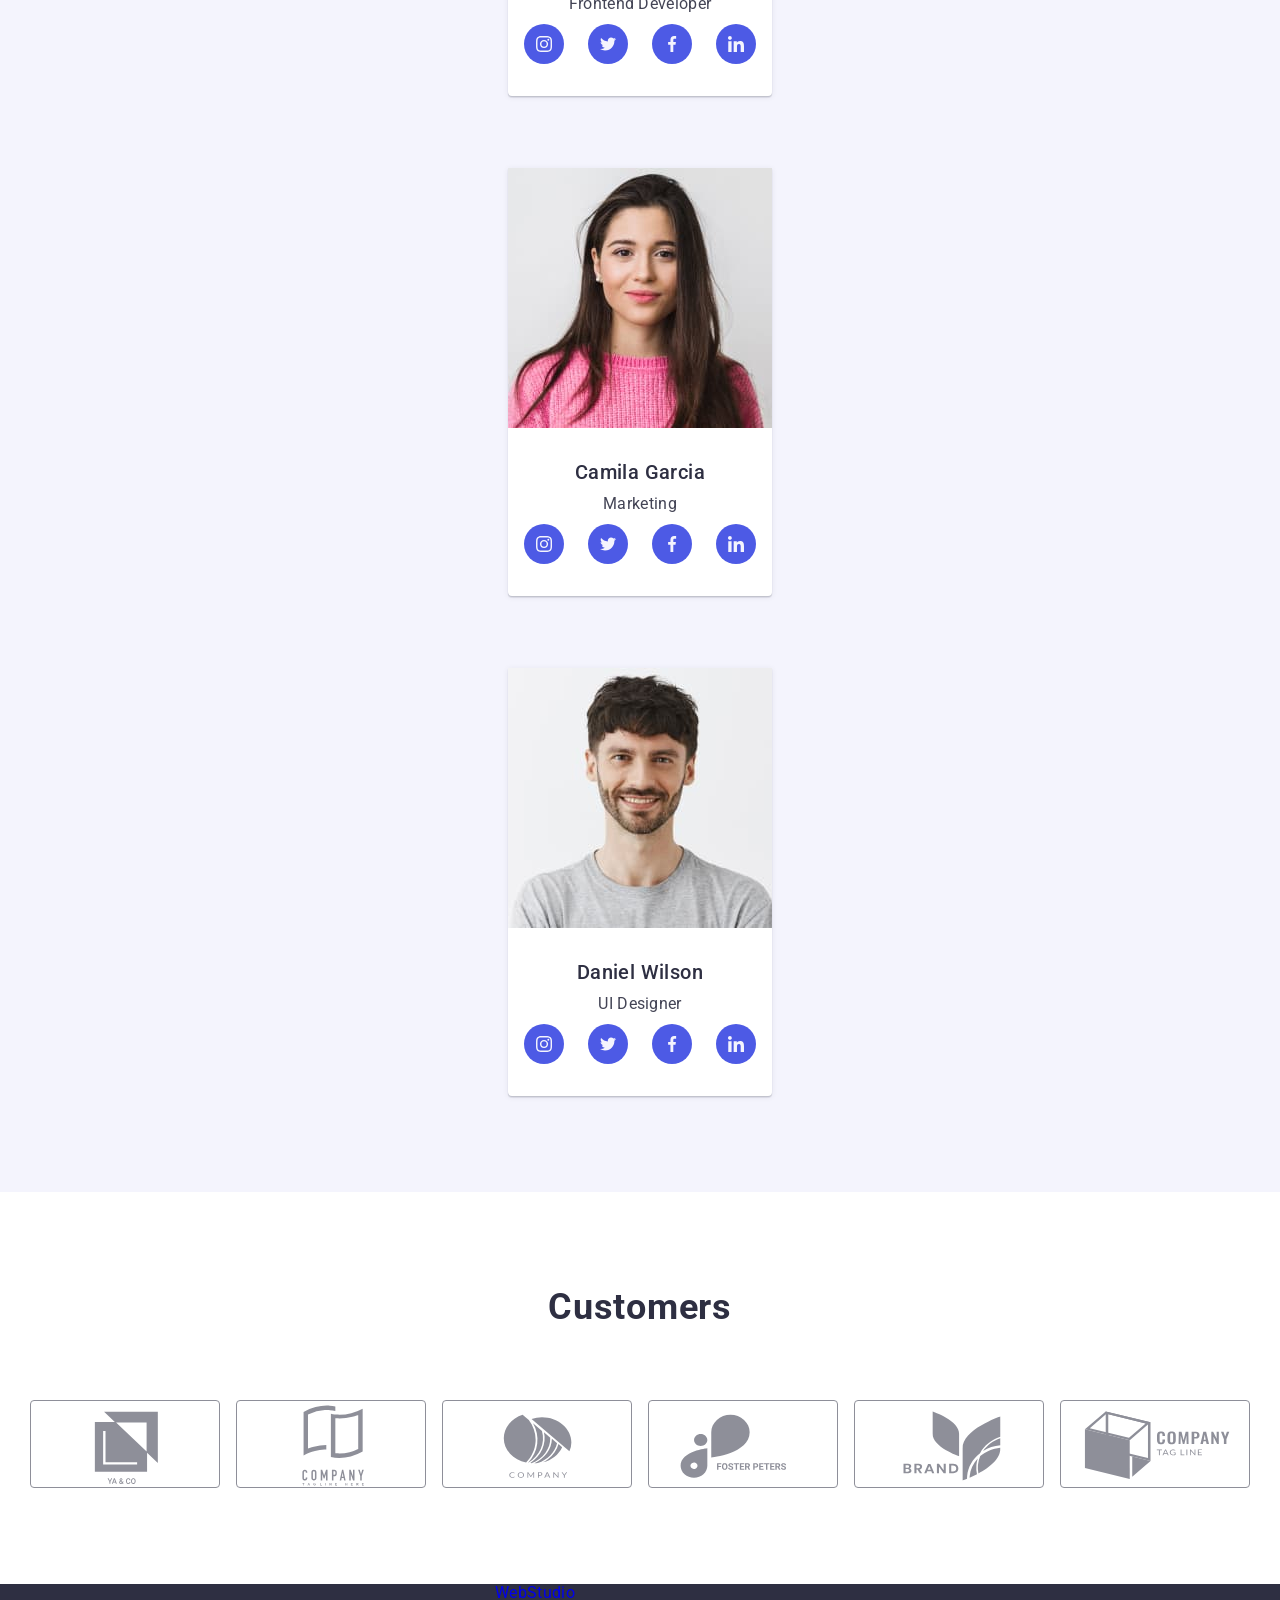
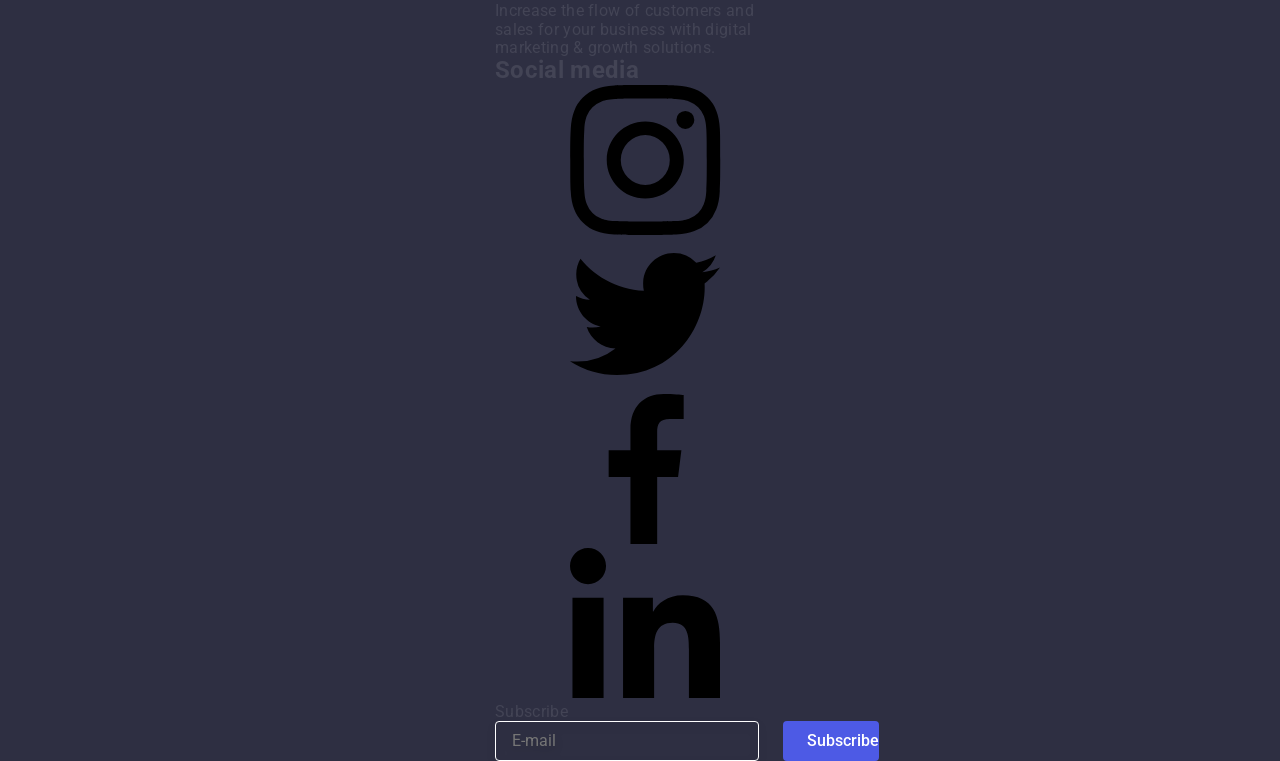
==== commit 4b18a5b3: "add-center-elements" ====
--- a/index.html
+++ b/index.html
@@ -539,7 +539,7 @@
             </li>
           </ul>
         </div>
-        <div class="third-footer-container ">
+        <div class="third-footer-container">
           <p class="subscribe-text">Subscribe</p>
             <form>
               <div class="form-btn-wrap">
--- a/css/styles.css
+++ b/css/styles.css
@@ -646,6 +646,7 @@
 .customers-list {
     display: flex;
     flex-wrap: wrap;
+    justify-content: center;
     gap: 72px 16px;
 }
 
@@ -710,12 +711,13 @@
         display: flex;
         flex-wrap: wrap;
         justify-content: center;
+        align-items: center;
     }
 
     .form-btn-wrap {
         display: flex;
         flex-wrap: wrap;
-
+        justify-content: center;
     }
 
     .footer-soc-title {
@@ -938,7 +940,9 @@
 
 /*---------------Modal Footer---------------*/
 .third-footer-container {
+    /*
     margin-left: 80px;
+    */
 }
 
 .subscribe-text {}
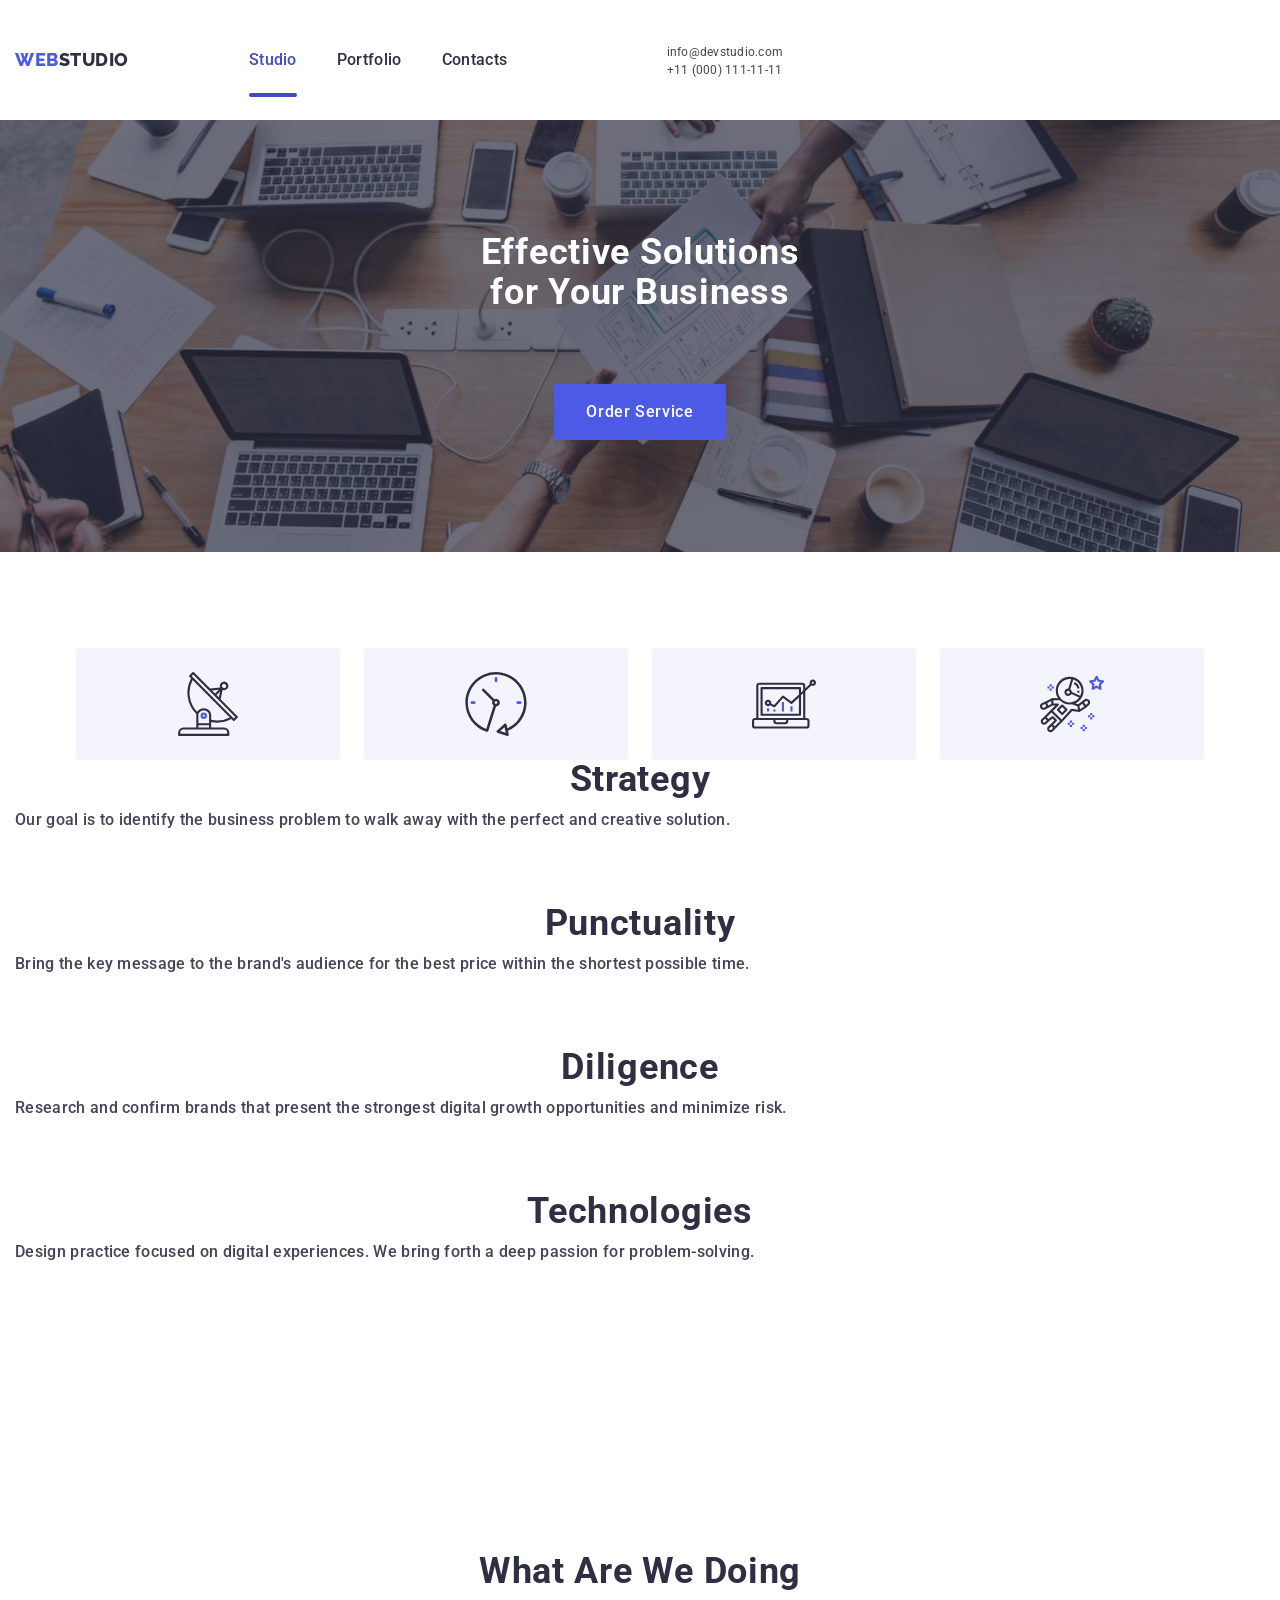
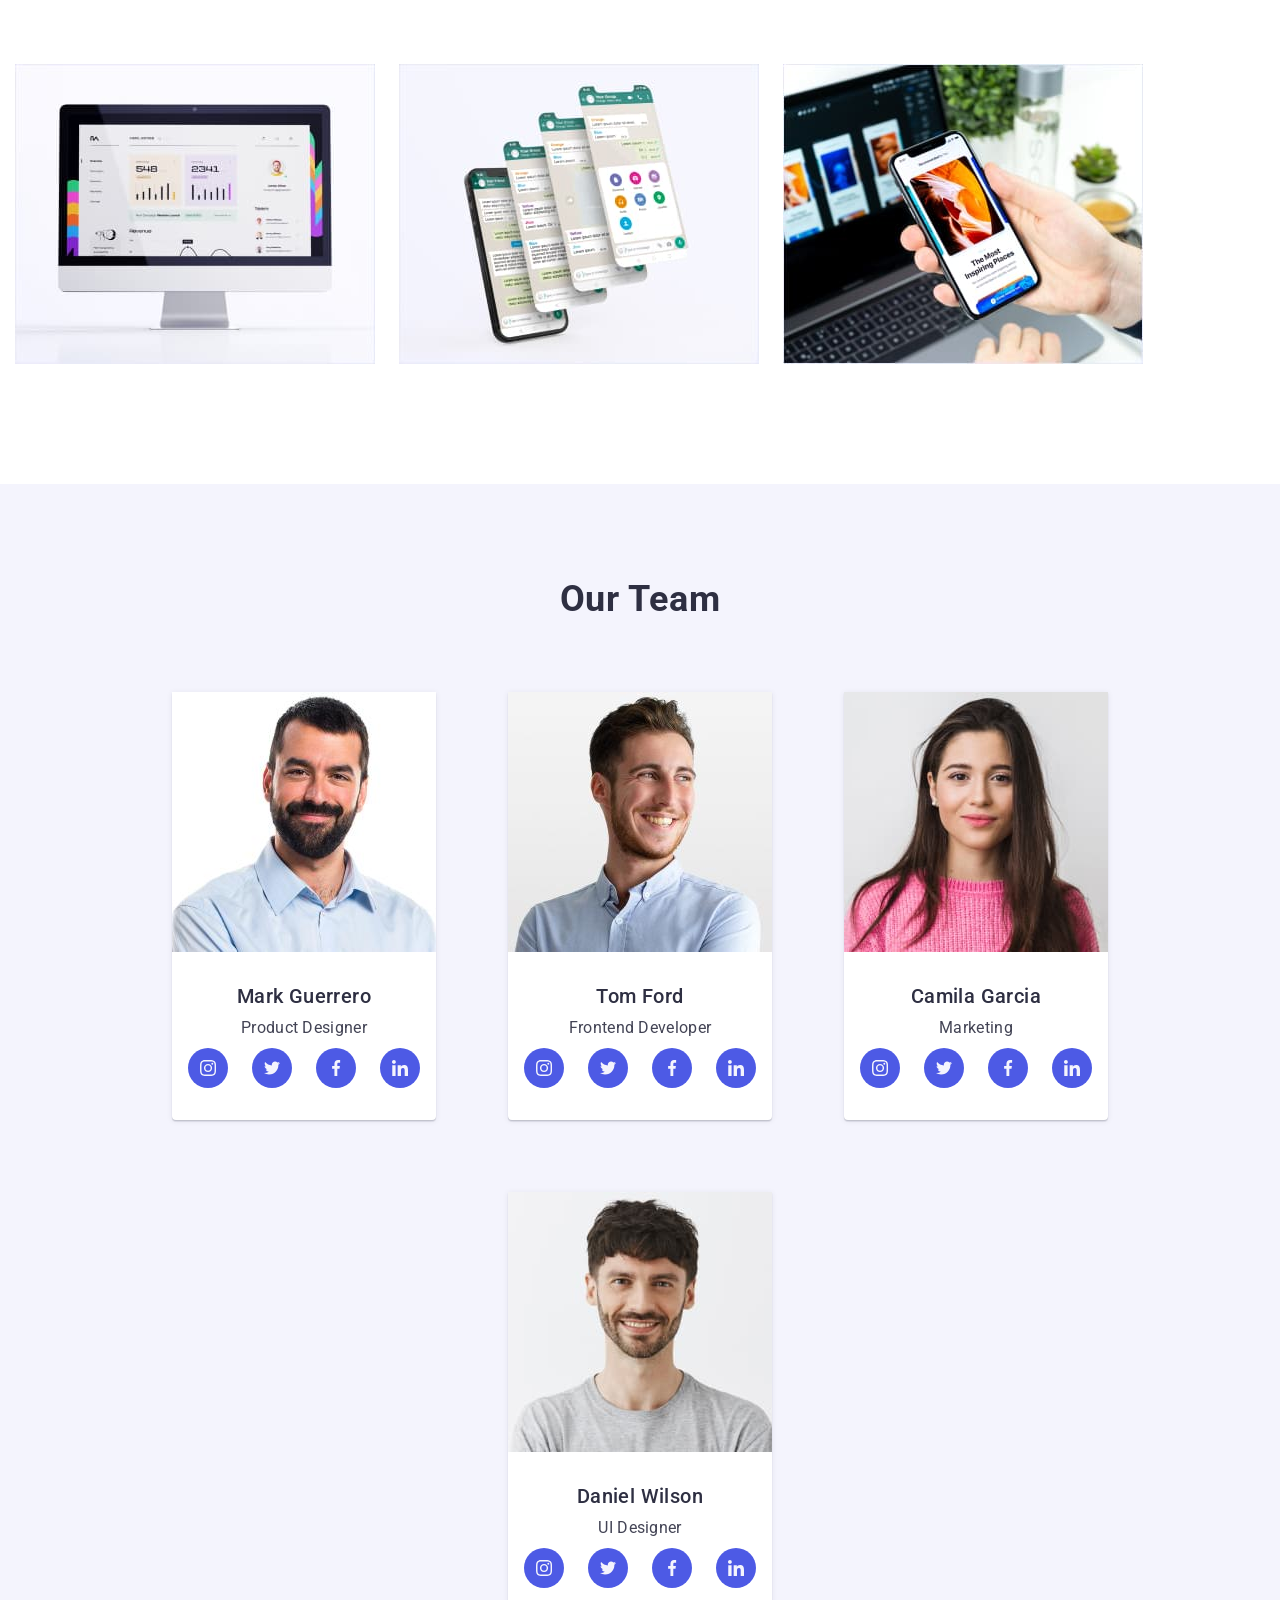
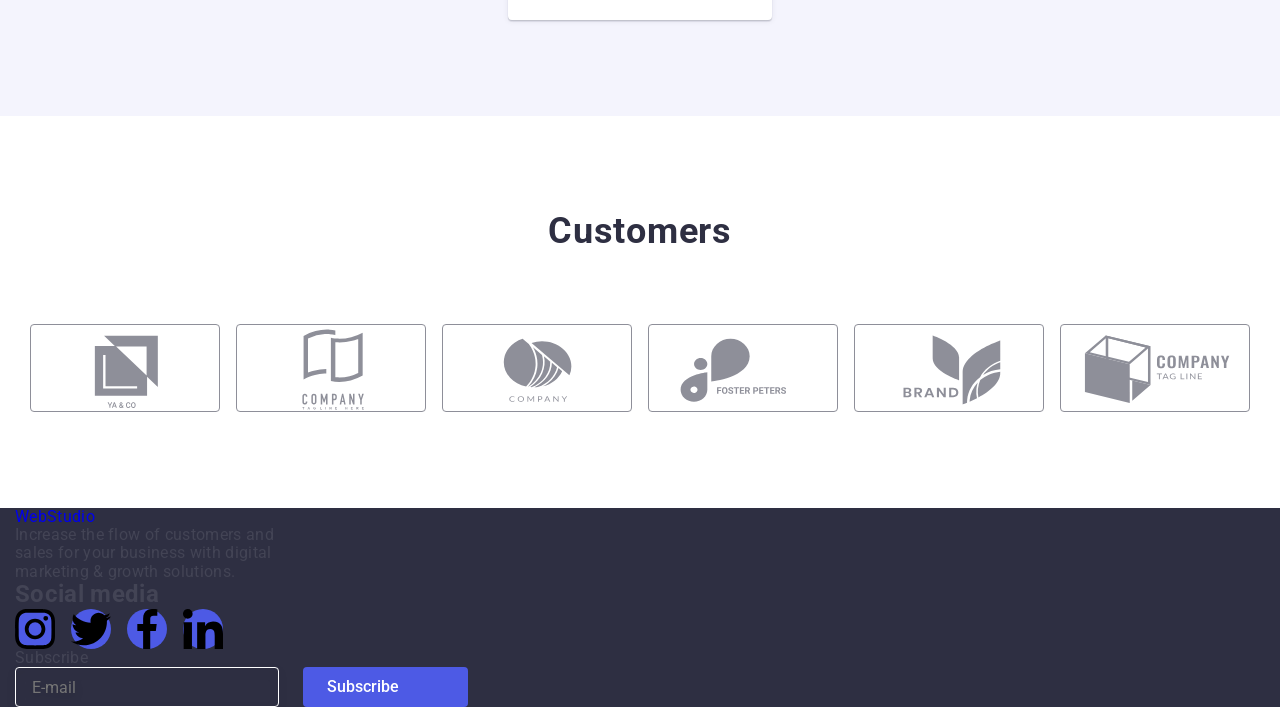
==== commit 174f5a0b: "add-correct-modal" ====
--- a/index.html
+++ b/index.html
@@ -18,12 +18,11 @@
       href="https://fonts.googleapis.com/css2?family=Raleway:wght@800&family=Roboto:wght@400;500;700;900&display=swap"
       rel="stylesheet"
     />
-    <link rel="stylesheet" href="./css/media.css">
+    <link rel="stylesheet" href="./css/media.css"/>
     <link rel="stylesheet" href="./css/styles.css"/>
   </head>
   <body>
-    <!--Heder content-->
-    
+    <!--
     <header class="header">
       <div class="container header-container">
         <nav class="header-navigation">
@@ -44,32 +43,29 @@
             </li>
           </ul>
         </nav>
-        </button>
         <address class="header-contact">
           <ul class="header-contact-list list">
             <li class="header-contact-item">
               <a
                 class="header-contact-link link"
                 href="mailto:info@devstudio.com"
-                >info@devstudio.com</a
-              >
+                >info@devstudio.com</a>
             </li>
             <li class="header-contact-item">
               <a class="header-contact-link link" href="tel:+11(000)1111111"
-                >+11 (000) 111-11-11</a
-              >
+                >+11 (000) 111-11-11</a>
             </li>
           </ul>
         </address>
-        <button type="button" class="modile-menu-open js-open-menu">
+        <button type="button" class="modile-menu-open js-open-menu" aria-expanded="false" aria-controls="mobile-menu">
           <svg class=""  width="32" height="22">
             <use href="./images/icons.svg#icon-menu-hamburger"></use>
           </svg>
         </button>
       </div>
 
-      <!-- MOBILE MENU -->
-      <div class="modile-menu js-menu-container is-hidden">
+      -MOBILE MENU 
+      <div class="modile-menu js-menu-container" id="mobile-menu">
         <button type="button" class="modile-menu-close js-close-menu">
           <svg class=""  width="7" height="7">
             <use href="./images/icons.svg#icon-close-black"></use>
@@ -135,8 +131,120 @@
                         </svg>
                       </a>
                     </li>
-                  </ul>
-                </div>
+                 </ul>
+        </div>
+</header>-->
+
+ <header class="header header-top-line">
+      <div class="heder-conteiner conteiner">
+        <nav class="header-nav">
+          <a href="./index.html" class="logo link"
+            >Web<span class="logo-studio-header">Studio</span></a
+          >
+          <ul class="nav-list list">
+            <li class="nav-list-item">
+              <a href="./index.html" class="nav-link link header-underline"
+                >Studio</a
+              >
+            </li>
+            <li class="nav-list-item">
+              <a href="./portfolio.html" class="nav-link link">Portfolio</a>
+            </li>
+            <li class="nav-list-item">
+              <a href="" class="nav-link link">Contacts</a>
+            </li>
+          </ul>
+        </nav>
+        <button type="button" class="modile-menu-open js-open-menu">
+          <svg class="" width="32" height="22">
+            <use href="./images/icons.svg#icon-menu-hamburger"></use>
+          </svg>
+        </button>
+        <address class="address">
+          <ul class="address-list list">
+            <li class="address-list-item">
+              <a class="address-link link" href="mailto:info@devstudio.com"
+                >info@devstudio.com</a
+              >
+            </li>
+            <li class="address-list-item">
+              <a class="address-link link" href="tel:+110001111111"
+                >+11 (000) 111-11-11</a
+              >
+            </li>
+          </ul>
+        </address>
+      </div>
+
+        <!-- MOBILE MENU -->
+
+
+
+      <div class="mobile-menu js-menu-container">
+        <button type="button" class="mobile-menu-close-btn js-close-menu">
+          <svg class="mobile-menu-close-btn-svg" width="8" height="8">
+            <use href="./images/icons.svg#icon-close-black"></use>
+          </svg>
+        </button>
+        <nav class="nav-mobile-menu">
+          <ul class="mobile-list list">
+            <li class="mobile-menu-item">
+              <a class="mobile-menu-link studio-mobile link" href="./index.html">Studio</a>
+            </li>
+            <li class="mobile-menu-item">
+              <a class="mobile-menu-link link" href="./portfolio.html">Portfolio</a>
+            </li>
+            <li class="mobile-menu-item">
+              <a class="mobile-menu-link link" href="./portfolio.html">Contacts</a>
+            </li>
+          </ul>
+        </nav>
+        <div>
+          <address>
+            <ul class="mobile-address-list list">
+              <li class="list-address-item">
+                <a class="address-link-tel link" href="tel:+110001111111"
+                >+11 (000) 111-11-11</a
+              >
+              </li>
+              <li class="list-address-item">
+                <a class="address-link-mail link" href="mailto:info@devstudio.com"
+                >info@devstudio.com</a
+              >
+              </li>
+            </ul>
+          </address>
+          <ul class="mobile-soc-list">
+            <li class="mobile-soc-item list">
+              <a href="" class="team-soc-link">
+                <svg class="mobile-soc-icon" width="24" height="24">
+                  <use href="./images/icons.svg#icon-instagram-1"></use>
+                </svg>
+              </a>
+            </li>
+            <li class="mobile-soc-item list">
+               <a href="" class="team-soc-link link">
+                <svg class="mobile-soc-icon" width="24" height="24">
+                  <use href="./images/icons.svg#icon-twitter-1"></use>
+                </svg>
+              </a>
+            </li>
+            <li class="mobile-soc-item list">
+               <a href="" class="team-soc-link link">
+                <svg class="mobile-soc-icon" width="24" height="24">
+                  <use href="./images/icons.svg#icon-facebook-1"></use>
+                </svg>
+              </a>
+            </li>
+            <li class="mobile-soc-item list">
+               <a href="" class="team-soc-link link">
+                <svg class="mobile-soc-icon" width="24" height="24">
+                  <use href="./images/icons.svg#icon-linkedin-1"></use>
+                </svg>
+              </a>
+            </li>
+          </ul>
+        </div>
       </div>
     </header>
     <main>
@@ -196,7 +304,7 @@
               <div class="advantages-item-wrap">
                 <h3 class="advantages-title">Strategy</h3>
                 <p class="advantages-text">
-                  Our goal is to identify the business problem to walk <br> away with
+                  Our goal is to identify the business problem to walk away with
                   the perfect and creative solution.
                 </p>
               </div>
@@ -539,7 +647,7 @@
             </li>
           </ul>
         </div>
-        <div class="third-footer-container">
+        <div class="third-footer-container ">
           <p class="subscribe-text">Subscribe</p>
             <form>
               <div class="form-btn-wrap">
@@ -645,7 +753,7 @@
           <button type="submit" class="modal-departure-btn">Send</button>
       </div>
     </div>
+    <script src="./js/modal.js"></script>
     <script src="./js/mobile-menu.js"></script>
-    <script src="./js/modal.js"></script>
   </body>
 </html>
--- a/css/media.css
+++ b/css/media.css
@@ -1,22 +1,18 @@
 @media screen and (max-width: 767px) {
     @media screen and (min-width: 428px) {
-
-        .conteiner {
+        .container {
             width: 428px;
         }
     }
 
-    .navigation-header-list {
+    .nav-list {
         display: none;
     }
 
-    .header-contact {
+    .address {
         display: none;
     }
 
-    .header-contact-list {
-        display: none;
-    }
 
     .preference {
         display: none;
@@ -33,4 +29,110 @@
 
 /*! ----------SCREEN 768PX-------- */
 
-/*! ----------HEDER-------- */+/*! ----------HEDER-------- */
+@media screen and (min-width: 768px) {
+    .header {
+        padding: 0 15px;
+    }
+
+    .conteiner {
+        width: 768px;
+        min-height: 72px;
+    }
+
+    .modile-menu-open {
+        display: none;
+    }
+
+    .header-nav {
+        display: flex;
+        gap: 120px;
+    }
+
+    .nav-list {
+        display: flex;
+        gap: 40px;
+    }
+
+    .header-container {
+        margin-left: 0px;
+
+    }
+
+    .header-logo-web {
+        margin-left: 0px;
+        display: flex;
+        justify-content: start;
+    }
+
+    .nav-link {
+        font-weight: 500;
+        font-size: 16px;
+        line-height: 1.5;
+        letter-spacing: 0.02em;
+        color: #2e2f42;
+        transition-property: color;
+        transition-duration: 250ms;
+        transition-timing-function: cubic-bezier(0.4, 0, 0.2, 1);
+    }
+
+    .header-underline {
+        position: relative;
+        color: #404BBF;
+    }
+
+    .header-underline::after {
+        content: "";
+        position: absolute;
+        left: 0;
+        bottom: -28px;
+        width: 100%;
+        height: 4px;
+        background-color: #404bbf;
+        border-radius: 2px;
+    }
+
+    .address {
+        font-style: normal;
+    }
+
+    .address-link {
+        font-weight: 400;
+        font-size: 12px;
+        line-height: calc(14 / 12);
+        letter-spacing: 0.02em;
+        color: #434455;
+    }
+
+    .hero {
+        min-width: 768px;
+        margin: 0 auto;
+        background-image: linear-gradient(rgba(46, 47, 66, 0.7),
+                rgba(46, 47, 66, 0.7)), url(../images/tabel-bg.jpg);
+        background-repeat: no-repeat;
+        background-position: center;
+        background-size: cover;
+    }
+
+    @media screen and (min-device-pixel-ratio: 2),
+    screen and (min-resolution: 192dpi),
+    screen and (min-resolution: 2dppx) {
+        .hero {
+            min-width: 768px;
+            margin: 0 auto;
+            background-image: linear-gradient(rgba(46, 47, 66, 0.7),
+                    rgba(46, 47, 66, 0.7)), url(../images/tabel-bg@2x.jpg);
+            background-repeat: no-repeat;
+            background-position: center;
+            background-size: cover;
+        }
+    }
+
+    .hero-title {
+        width: 496px;
+        font-size: 56px;
+        line-height: calc(60 / 56);
+        letter-spacing: 0.02em;
+        margin-bottom: 36px;
+    }
+}
--- a/css/styles.css
+++ b/css/styles.css
@@ -61,7 +61,7 @@
 }
 
 .container {
-    width: 320px;
+    min-width: 320px;
     padding: 0 15px;
     margin: 0 auto;
 }
@@ -80,8 +80,9 @@
     overflow: hidden;
 }
 
+/*---------
 /*---------------MOBILE MENU---------------*/
-
+/*---------
 .modile-menu {
     position: fixed;
     top: 0;
@@ -99,6 +100,10 @@
     padding-left: 40px;
     padding-bottom: 40px;
 
+    opacity: 0;
+    visibility: hidden;
+    pointer-events: none;
+
 }
 
 .modile-menu-open {
@@ -210,8 +215,9 @@
     height: 16px;
     fill: #F4F4FD;
 }
-
+*/
 /*---------------HEADER---------------*/
+/*
 .header {
     background-color: var(--background-main-color);
     border-bottom: 1px solid #e7e9fc;
@@ -220,16 +226,15 @@
     box-shadow: 0px 2px 1px rgba(46, 47, 66, 0.08), 0px 1px 1px rgba(46, 47, 66, 0.16), 0px 1px 6px rgba(46, 47, 66, 0.08);
 }
 
-
 .header-container {
     display: flex;
-
+    justify-content: space-between;
 }
 
 .header-navigation {
     display: flex;
-    align-items: center;
-    margin-right: auto;
+    justify-content: center;
+    align-items: center;
 }
 
 .header-logo-web {
@@ -250,7 +255,6 @@
     letter-spacing: 0.03em;
     text-transform: uppercase;
     color: #2E2F42;
-    margin-right: 76px;
 }
 
 .header-underline {
@@ -268,10 +272,9 @@
     border-radius: 2px;
 }
 
-.header-list {
-    display: flex;
-    align-items: center;
-    gap: 40px;
+.header-contact-list {
+    display: flex;
+    align-items: center;
 }
 
 .portfolio-header-underline {
@@ -309,6 +312,7 @@
 
 .header-item {
     display: flex;
+    flex-wrap: wrap;
     gap: 40px;
 }
 
@@ -317,9 +321,10 @@
 }
 
 .header-contact-list {
-    display: flex;
-    align-items: center;
-    gap: 40px;
+    /*
+    display: flex;
+    align-items: center;
+   
 }
 
 .header-contact-item {}
@@ -338,6 +343,173 @@
 .header-contact-link:hover,
 .header-contact-link:focus {
     color: #404bbf;
+}
+*/
+
+
+.mobile-menu {
+    position: fixed;
+    width: 100%;
+    height: 100%;
+    top: 0;
+    left: 0;
+    display: flex;
+    flex-direction: column;
+    justify-content: space-between;
+    z-index: 100;
+    background: #ffffff;
+    box-shadow: 0px 2px 1px rgba(46, 47, 66, 0.08),
+        0px 1px 1px rgba(46, 47, 66, 0.16), 0px 1px 6px rgba(46, 47, 66, 0.08);
+
+    padding-top: 80px;
+    padding-left: 40px;
+    padding-bottom: 40px;
+
+    opacity: 0;
+    visibility: hidden;
+    pointer-events: none;
+
+    transition: opacity 250ms cubic-bezier(0.4, 0, 0.2, 1),
+        visibility 250ms cubic-bezier(0.4, 0, 0.2, 1);
+}
+
+.mobile-menu.is-open {
+    opacity: 1;
+    visibility: visible;
+    pointer-events: auto;
+}
+
+.mobile-menu-close-btn {
+    width: 24px;
+    height: 24px;
+
+    background: #ffffff;
+    border: 1px solid rgba(0, 0, 0, 0.1);
+    border-radius: 50%;
+
+    position: absolute;
+    top: 24px;
+    right: 24px;
+
+    display: flex;
+    justify-content: center;
+    align-items: center;
+
+}
+
+.modile-menu-open {
+    border: 0px;
+}
+
+.mobile-list {
+    display: flex;
+    flex-direction: column;
+    row-gap: 40px;
+}
+
+.mobile-menu-link {
+    font-weight: 700;
+    font-size: 36px;
+    letter-spacing: 0.02em;
+    line-height: calc(40 / 36);
+    color: var(--main-title-color);
+}
+
+.studio-mobile {
+    color: #404bbf;
+}
+
+.mobile-address-list {
+    display: flex;
+    flex-direction: column;
+    row-gap: 40px;
+    margin-bottom: 48px;
+}
+
+.address-link-tel {
+    font-style: normal;
+    font-weight: 700;
+    font-size: 36px;
+    line-height: calc(40 / 36);
+    letter-spacing: 0.02em;
+    text-transform: capitalize;
+    color: #4d5ae5;
+}
+
+.address-link-mail {
+    font-style: normal;
+    font-weight: 500;
+    font-size: 20px;
+    line-height: calc(24 / 20);
+    letter-spacing: 0.02em;
+    color: #434455;
+}
+
+.mobile-soc-list {
+    display: flex;
+    gap: 56px;
+}
+
+.mobile-soc-item {
+    height: 40px;
+    width: 40px;
+}
+
+.header {
+    padding-top: 24px;
+    padding-bottom: 24px;
+}
+
+.logo {
+    font-family: "Raleway", sans-serif;
+    font-weight: 800;
+    font-size: 18px;
+    line-height: 1.17;
+    align-items: center;
+    display: flex;
+    letter-spacing: 0.03em;
+    text-transform: uppercase;
+    color: #4D5AE5;
+}
+
+.logo-studio-header {
+    font-family: "Raleway", sans-serif;
+    font-weight: 800;
+    font-size: 18px;
+    line-height: 1.17;
+    align-items: center;
+    letter-spacing: 0.03em;
+    text-transform: uppercase;
+    color: #2e2f42;
+}
+
+.logo-studio-footer {
+    font-family: "Raleway", sans-serif;
+    font-weight: 800;
+    font-size: 18px;
+    line-height: 1.17;
+    align-items: center;
+    letter-spacing: 0.03em;
+    text-transform: uppercase;
+    color: #f4f4fd;
+}
+
+.heder-conteiner {
+
+    display: flex;
+    justify-content: space-between;
+    align-items: center;
+}
+
+.modile-menu-open {
+    background-color: transparent;
+    padding: 0;
+    height: 22px;
+}
+
+.header-top-line {
+    box-shadow: 0px 2px 1px rgba(46, 47, 66, 0.08),
+        0px 1px 1px rgba(46, 47, 66, 0.16), 0px 1px 6px rgba(46, 47, 66, 0.08);
 }
 
 /*---------------HERO---------------*/
@@ -402,6 +574,7 @@
     background-color: #4d5ae5;
     padding: 16px 32px;
     margin: 0 auto;
+    border: none;
 
     /* font-family: 'Roboto', sans-serif;
     font-style: normal;
@@ -742,6 +915,7 @@
 
     .footer-soc-list {
         display: flex;
+        flex-wrap: wrap;
         gap: 16px;
     }
 
@@ -910,20 +1084,18 @@
 
 
 
-/*
+
 .footer-soc-list {
     display: flex;
     gap: 16px;
 }
-*/
-/*
+
+
 .footer-soc-item {
     width: 40px;
     height: 40px;
-
-}*/
-
-/*
+}
+
 .footer-soc-link {
     width: 100%;
     height: 100%;
@@ -936,14 +1108,11 @@
     transition-duration: 250ms;
     transition-timing-function: cubic-bezier(0.4, 0, 0.2, 1);
 }
-*/
+
+
 
 /*---------------Modal Footer---------------*/
-.third-footer-container {
-    /*
-    margin-left: 80px;
-    */
-}
+.third-footer-container {}
 
 .subscribe-text {}
 
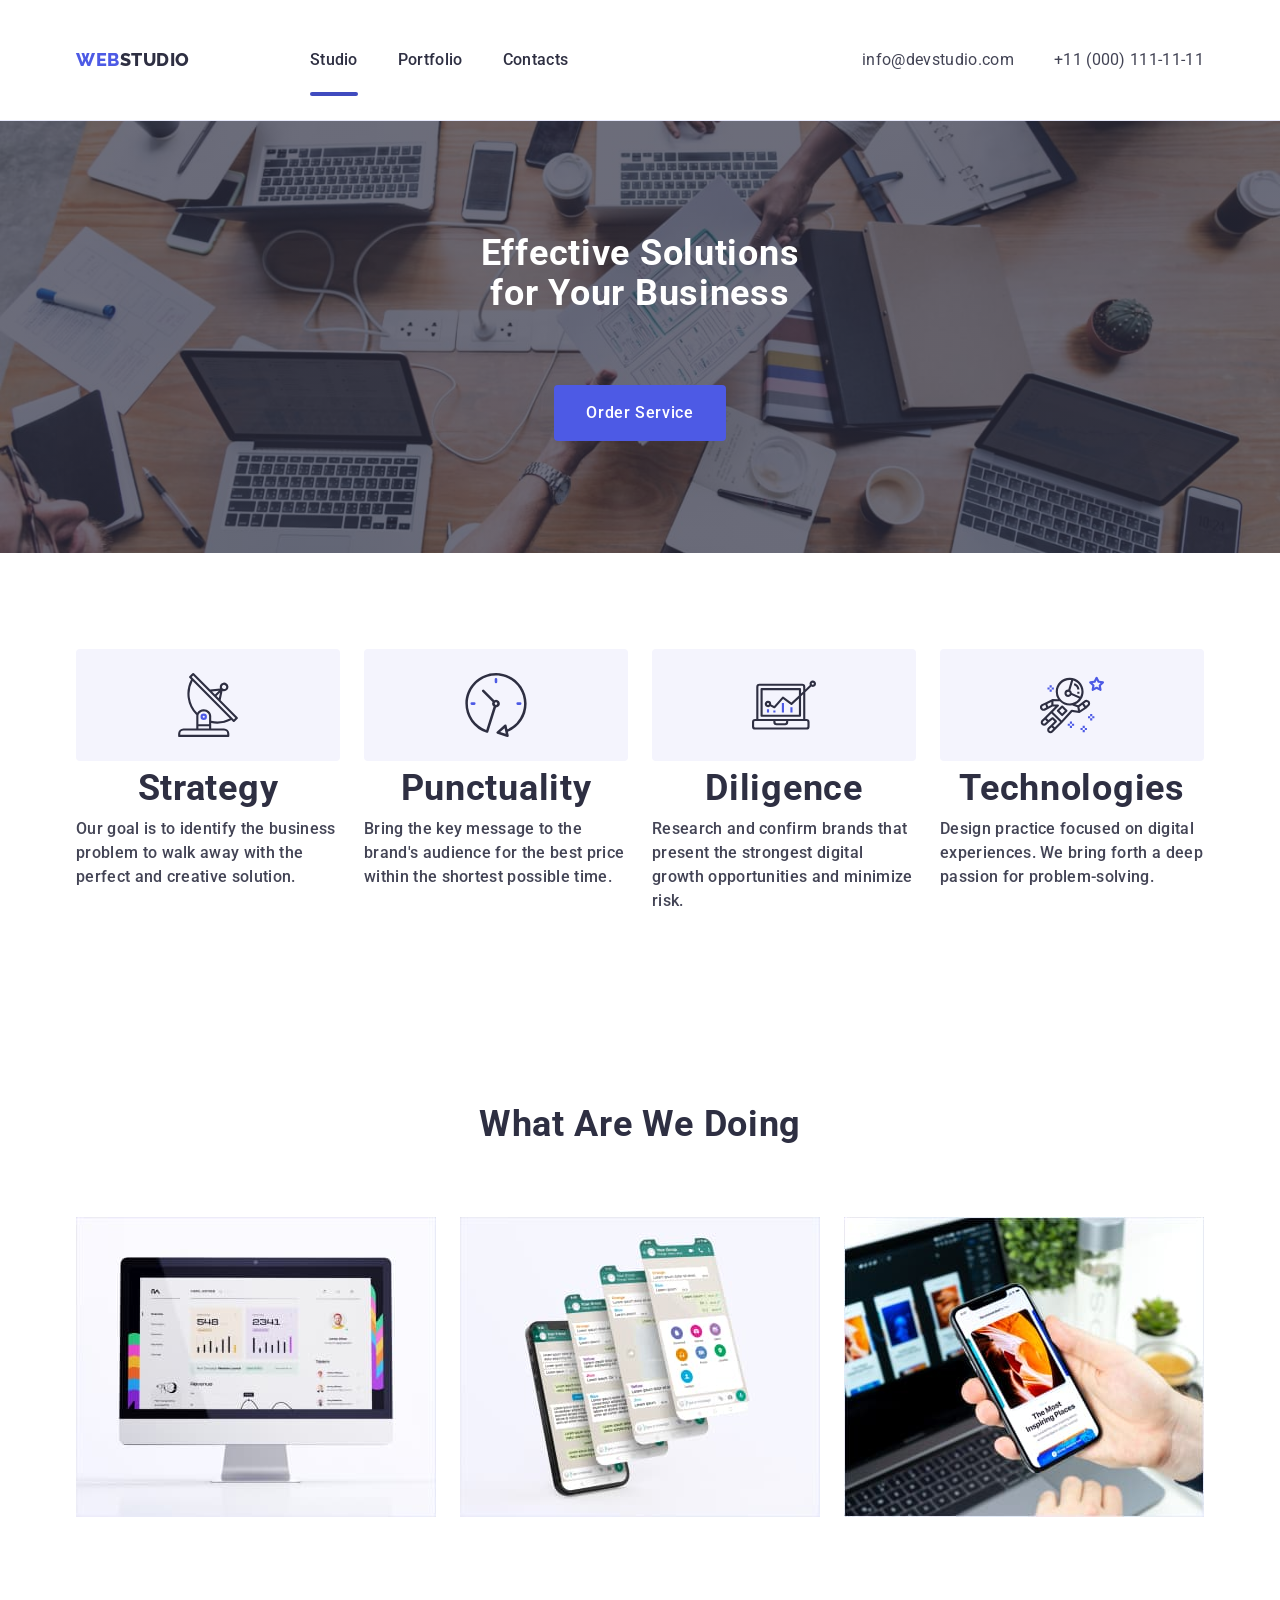
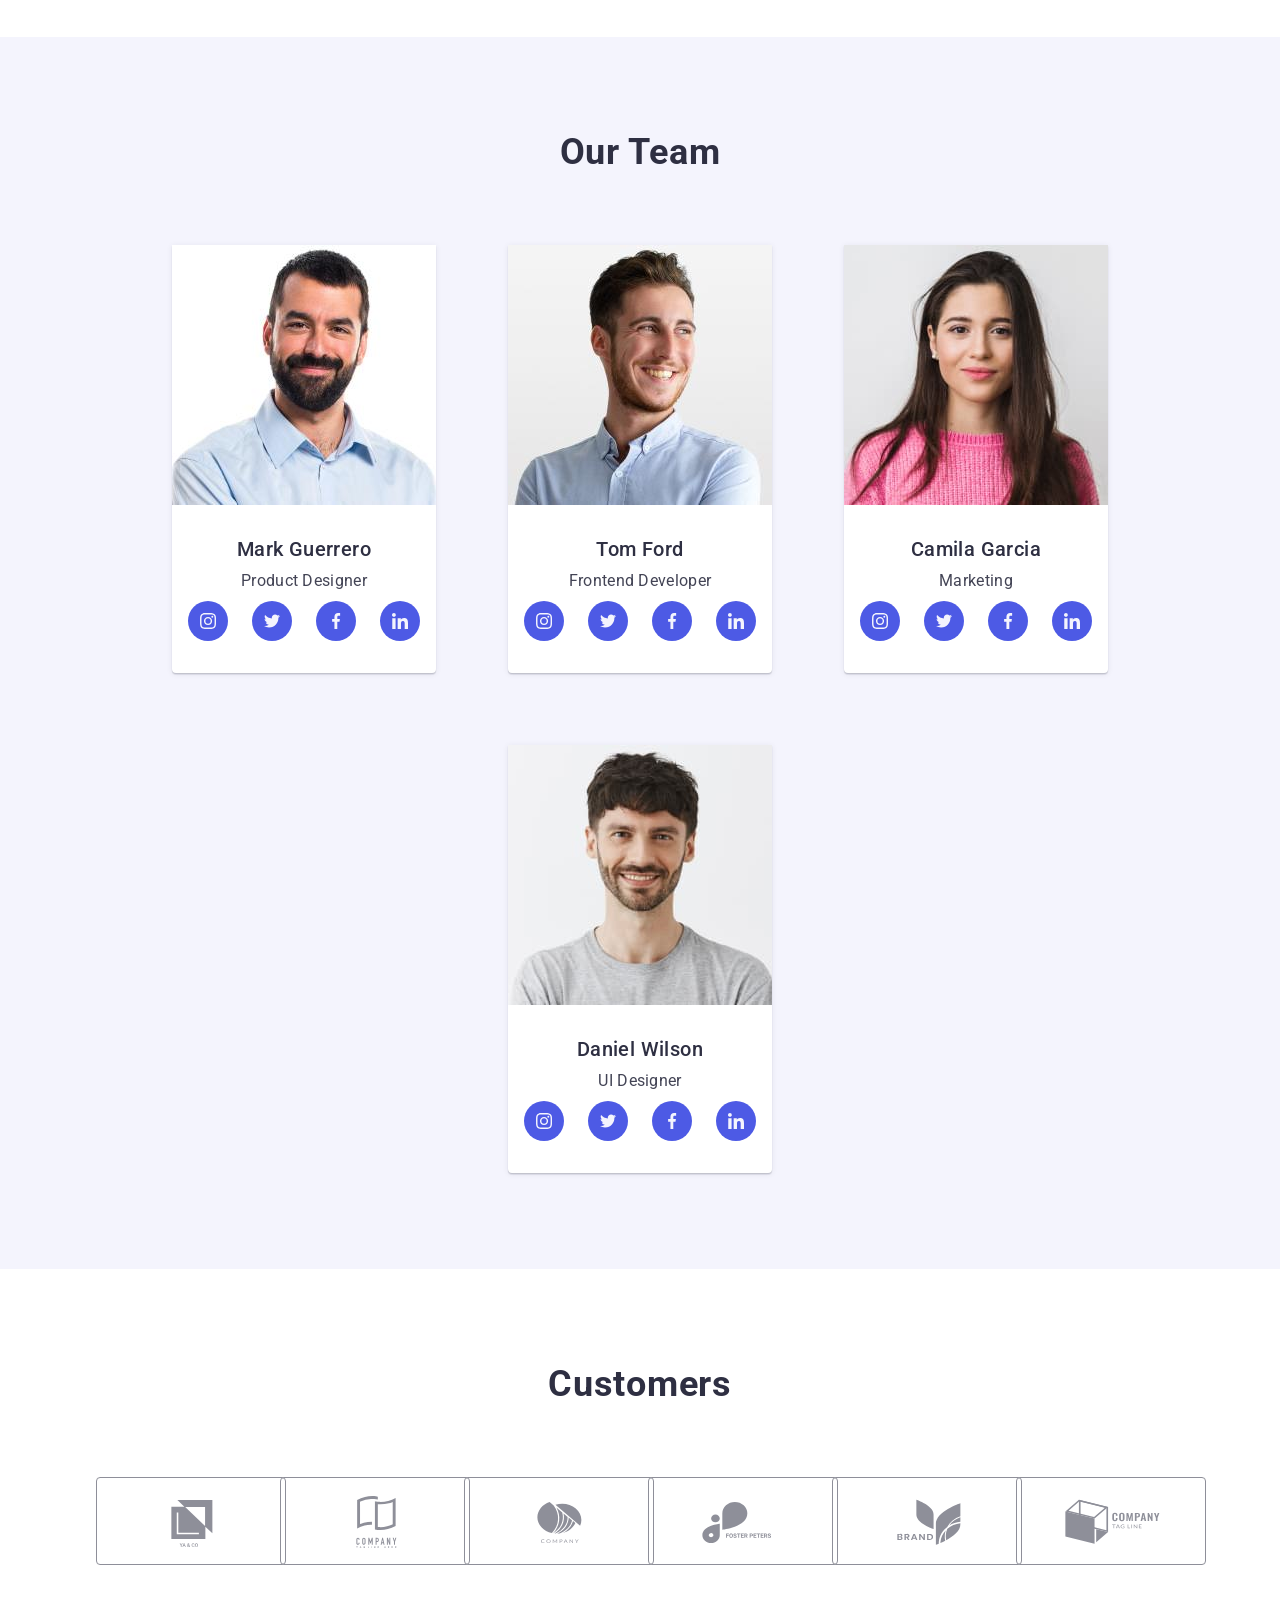
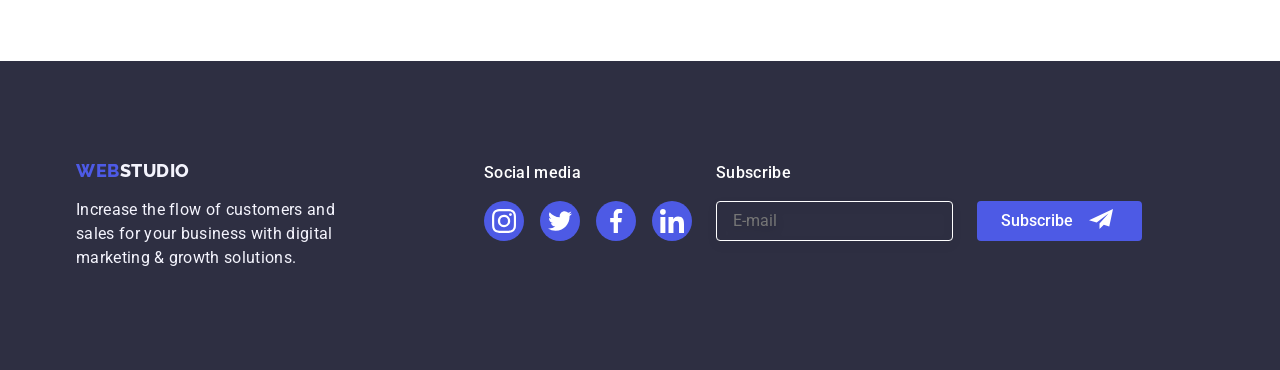
==== commit d67123b9: "add-desctop" ====
--- a/index.html
+++ b/index.html
@@ -136,21 +136,21 @@
 </header>-->
 
  <header class="header header-top-line">
-      <div class="heder-conteiner conteiner">
-        <nav class="header-nav">
+      <div class="heder-container container">
+        <nav class="header-navigation">
           <a href="./index.html" class="logo link"
             >Web<span class="logo-studio-header">Studio</span></a
           >
-          <ul class="nav-list list">
-            <li class="nav-list-item">
+          <ul class="navigation-list list">
+            <li class="navigation-list-item">
               <a href="./index.html" class="nav-link link header-underline"
                 >Studio</a
               >
             </li>
-            <li class="nav-list-item">
+            <li class="navigation-list-item">
               <a href="./portfolio.html" class="nav-link link">Portfolio</a>
             </li>
-            <li class="nav-list-item">
+            <li class="navigation-list-item">
               <a href="" class="nav-link link">Contacts</a>
             </li>
           </ul>
@@ -262,9 +262,64 @@
           </div>
         </div>
       </section>
-      
+       <!--Advanteg content-->
+      <section class="advantages">
+          <h2 hidden>About</h2>
+          <div class="container">
+           <ul class="advantages-list list">
+             <li class="advantages-item">
+              <div class="advantages-container">
+              <svg width="64" height="64">
+                  <use href="./images/icons.svg#icon-antenna-1"></use>
+                </svg>
+           </div>
+           <h3 class="advantages-title">Strategy</h3>
+          <p class="advantages-text">
+                  Our goal is to identify the business problem to walk away with
+                  the perfect and creative solution.
+                </p>
+             </li>
+             <li class="advantages-item">
+             <div class="advantages-container">
+             <svg width="64" height="64">
+                <use href="./images/icons.svg#icon-clock-1"></use>
+                </svg>
+              </div>
+              <h3 class="advantages-title">Punctuality</h3>
+              <p class="advantages-text">
+                  Bring the key message to the brand's audience for the best
+                  price within the shortest possible time.
+                </p>
+              </li>
+              <li class="advantages-item">
+                <div class="advantages-container">
+                  <svg width="64" height="64">
+                  <use href="./images/icons.svg#icon-diagram-1"></use>
+                </svg>
+              </div>
+              <h3 class="advantages-title">Diligence</h3>
+              <p class="advantages-text">
+                  Research and confirm brands that present the strongest digital
+                  growth opportunities and minimize risk.
+                </p>
+              </li>
+              <li class="advantages-item">
+                <div class="advantages-container">
+                  <svg width="64" height="64">
+                  <use href="./images/icons.svg#icon-astronaut-1"></use>
+                </svg>
+              </div>
+              <h3 class="advantages-title">Technologies</h3>
+              <p class="advantages-text">
+                  Design practice focused on digital experiences. We bring forth
+                  a deep passion for problem-solving.
+                </p>
+              </li>
+            </ul>
+          </div>
+      </section>
       <!--Section 1-->
-      <section class="advantages">
+      <!-- <section class="advantages">
         <div class="container advantages-container">
           <h2 hidden>About</h2>
           <div class="preference">
@@ -338,7 +393,7 @@
             </li>
           </ul>
         </div>
-      </section>
+      </section> -->
       <!--Section 2-->
       <section class="works">
         <div class="container works-container">
@@ -552,8 +607,8 @@
       </section>
       <!--Section 4-->
       <section class="customers">
-        <h2 class="customers-title">Customers</h2>
-        <div class="customers-wrap">
+        <div class="customers-wrap container">
+          <h2 class="customers-title">Customers</h2>
           <ul class="customers-list list">
             <li class="customers-item">
               <a href="" class="customers-link link">
@@ -619,35 +674,35 @@
           <ul class="footer-soc-list list">
             <li class="footer-soc-item">
               <a href="" class="footer-soc-link link">
-                <svg class="footer-icon-item">
+                <svg class="footer-icon-item" width="24" height="24">
                   <use href="./images/icons.svg#icon-instagram-1"></use>
                 </svg>
               </a>
             </li>
             <li class="footer-soc-item">
               <a href="" class="footer-soc-link link">
-                <svg class="footer-icon-item">
+                <svg class="footer-icon-item" width="24" height="24">
                   <use href="./images/icons.svg#icon-twitter-1"></use>
                 </svg>
               </a>
             </li>
             <li class="footer-soc-item">
               <a href="" class="footer-soc-link link">
-                <svg class="footer-icon-item">
+                <svg class="footer-icon-item" width="24" height="24">
                   <use href="./images/icons.svg#icon-facebook-1"></use>
                 </svg>
               </a>
             </li>
             <li class="footer-soc-item">
               <a href="" class="footer-soc-link link">
-                <svg class="footer-icon-item">
+                <svg class="footer-icon-item" width="24" height="24">
                   <use href="./images/icons.svg#icon-linkedin-1"></use>
                 </svg>
               </a>
             </li>
           </ul>
         </div>
-        <div class="third-footer-container ">
+        <div class="third-footer-container">
           <p class="subscribe-text">Subscribe</p>
             <form>
               <div class="form-btn-wrap">
@@ -660,7 +715,9 @@
                   required
                 />
               </label>
+              <div class="submit-btn">
               <button class="footer-btn" type="submit">Subscribe</button>
+              </div>
             </div>
             </form>
         </div>
--- a/css/media.css
+++ b/css/media.css
@@ -5,7 +5,7 @@
         }
     }
 
-    .nav-list {
+    .navigation-list {
         display: none;
     }
 
@@ -14,7 +14,7 @@
     }
 
 
-    .preference {
+    .advantages-container {
         display: none;
     }
 
@@ -35,7 +35,7 @@
         padding: 0 15px;
     }
 
-    .conteiner {
+    .container {
         width: 768px;
         min-height: 72px;
     }
@@ -44,12 +44,12 @@
         display: none;
     }
 
-    .header-nav {
+    .header-navigation {
         display: flex;
         gap: 120px;
     }
 
-    .nav-list {
+    .navigation-list {
         display: flex;
         gap: 40px;
     }
@@ -135,4 +135,650 @@
         letter-spacing: 0.02em;
         margin-bottom: 36px;
     }
+
+    .advantages-container {
+        display: none;
+    }
+
+    .advantages-list {
+        display: flex;
+        flex-wrap: wrap;
+        gap: 72px 24px;
+    }
+
+    .advantages-item {
+        max-width: 356px;
+    }
+
+    .advantages-title {
+        text-align: left;
+    }
+
+    @media screen and (max-width: 1157px) {
+        .works {
+            display: none;
+        }
+    }
+
+    .team-list {
+        column-gap: 24px;
+        row-gap: 64px;
+    }
+
+    .customers-list {
+        display: flex;
+        justify-content: center;
+        gap: 72px 24px;
+    }
+
+    .footer {
+        padding: 96px 0;
+    }
+
+    .footer-container {
+        display: flex;
+        flex-wrap: wrap;
+        padding-left: 108px;
+        gap: 72px 24px;
+    }
+
+    .first-footer-conteiner {
+        width: 264px;
+    }
+
+    .footer-logo {
+        font-family: "Raleway", sans-serif;
+        font-weight: 800;
+        font-size: 18px;
+        line-height: 1.17px;
+        text-transform: uppercase;
+        letter-spacing: 0.03em;
+        color: #4d5ae5;
+        margin-bottom: 16px;
+    }
+
+    .footer-studio {
+        font-family: "Raleway", sans-serif;
+        font-weight: 800;
+        font-size: 18px;
+        line-height: 1.16;
+        text-transform: uppercase;
+        letter-spacing: 0.03em;
+        color: #f4f4fd;
+    }
+
+    .footer-text {
+        width: 264px;
+        font-size: 16px;
+        line-height: 1.5;
+        letter-spacing: 0.02em;
+        margin-top: 16px;
+        color: #f4f4fd;
+    }
+
+    .second-footer-container {
+        width: 208px;
+        display: flex;
+        flex-direction: column;
+    }
+
+    .footer-soc-title {
+        font-style: normal;
+        font-weight: 500;
+        font-size: 16px;
+        line-height: 1.5;
+        letter-spacing: 0.02em;
+        color: #ffffff;
+        margin-bottom: 16px;
+    }
+
+    .footer-soc-list {
+        display: flex;
+        gap: 16px;
+    }
+
+    .footer-soc-item {
+        width: 40px;
+        height: 40px;
+    }
+
+    .footer-soc-link {
+        width: 100%;
+        height: 100%;
+        border-radius: 50%;
+        background-color: #4d5ae5;
+        display: flex;
+        justify-content: center;
+        align-items: center;
+        transition: background-color 250ms cubic-bezier(0.4, 0, 0.2, 1);
+    }
+
+    .footer-icon-item {
+        fill: #f4f4fd;
+    }
+
+    .third-footer-container {
+        width: 453px;
+    }
+
+    .subscribe-text {
+        font-weight: 500;
+        font-size: 16px;
+        line-height: calc(24 / 16);
+        letter-spacing: 0.02em;
+        color: #ffffff;
+        margin-bottom: 16px;
+
+    }
+
+    .form-btn-wrap {
+        display: flex;
+    }
+
+    .footer {
+        padding-left: 104px;
+    }
+
+    .subscribe-input {
+        padding: 0 16px;
+        outline: none;
+        background-color: transparent;
+        border-color: transparent;
+
+        width: 264px;
+        height: 40px;
+        border: 1px solid #ffffff;
+        filter: drop-shadow(0px 4px 4px rgba(0, 0, 0, 0.15));
+        border-radius: 4px;
+        color: #ffffff;
+    }
+
+    .footer-btn {
+        position: relative;
+        width: 165px;
+        height: 40px;
+        font-family: "Roboto";
+        font-style: normal;
+        font-weight: 500;
+        font-size: 16px;
+        line-height: 24px;
+        color: #ffffff;
+        background-color: #4d5ae5;
+        transition: background-color 250ms cubic-bezier(0.4, 0, 0.2, 1);
+
+    }
+
+    .footer-btn::after {
+        position: absolute;
+        content: "";
+        width: 24px;
+        height: 20px;
+        background-image: url(../images/icon-send.svg);
+        background-size: cover;
+        background-position: center;
+        background-repeat: no-repeat;
+        margin-left: 16px;
+    }
+}
+
+/*! ==========SCREEN 1158PX========== */
+
+/* ================== HEDER ================== */
+
+@media screen and (min-width: 1158px) {
+    .container {
+        width: 1158px;
+    }
+
+    .nav-link {
+        font-weight: 500;
+        font-size: 16px;
+        line-height: 1.5;
+        letter-spacing: 0.02em;
+        color: #2e2f42;
+        transition-property: color;
+        transition-duration: 250ms;
+        transition-timing-function: cubic-bezier(0.4, 0, 0.2, 1);
+    }
+
+    .header-underline {
+        position: relative;
+    }
+
+    .header-underline::after {
+        content: "";
+        position: absolute;
+        left: 0;
+        bottom: -27px;
+        width: 100%;
+        height: 4px;
+        background-color: #404bbf;
+        border-radius: 2px;
+
+    }
+
+    .address {
+        font-style: normal;
+    }
+
+    .address-link {
+        font-size: 16px;
+        line-height: 1.5;
+        letter-spacing: 0.02em;
+        color: var(--main-text-color);
+        transition-property: color;
+        transition-duration: 250ms;
+        transition-timing-function: cubic-bezier(0.4, 0, 0.2, 1);
+    }
+
+    .nav-link:hover,
+    .nav-link:focus {
+        color: #404bbf;
+    }
+
+    .address-link:hover,
+    .address-link:focus {
+        color: #404bbf;
+    }
+
+    .header {
+
+        border-bottom: 1px solid #e7e9fc;
+        padding: 24px 0;
+    }
+
+    .header-portfolio {
+        box-shadow: 0px 2px 1px rgba(46, 47, 66, 0.08),
+            0px 1px 1px rgba(46, 47, 66, 0.16), 0px 1px 6px rgba(46, 47, 66, 0.08);
+    }
+
+    .heder-conteiner {
+        display: flex;
+        justify-content: space-between;
+        align-items: center;
+    }
+
+    .heder-nav {
+        display: flex;
+        gap: 76px;
+    }
+
+    .navigation-list {
+        display: flex;
+        gap: 40px;
+    }
+
+    .address-list {
+        display: flex;
+        gap: 40px;
+    }
+
+    /*---------------HERO---------------*/
+
+    .hero {
+        background-color: #2e2f42;
+        background-image: linear-gradient(rgba(46, 47, 66, 0.7),
+                rgba(46, 47, 66, 0.7)),
+            url(../images/image-bg.jpeg);
+        background-repeat: no-repeat;
+        background-position: center;
+        background-size: cover;
+        padding: 188px 0px;
+        max-width: 1440px;
+        margin: 0 auto;
+    }
+
+    @media screen and (min-device-pixel-ratio: 2),
+    screen and (min-resolution: 192dpi),
+    screen and (min-resolution: 2dppx) {
+        .hero {
+            max-width: 1440px;
+            margin: 0 auto;
+            background-image: linear-gradient(rgba(46, 47, 66, 0.7),
+                    rgba(46, 47, 66, 0.7)), url(../images/image-bg@2x.jpg);
+        }
+    }
+
+    .hero-container {
+        display: flex;
+        flex-direction: column;
+        align-items: center;
+    }
+
+    .hero-title {
+        min-width: 496px;
+        font-size: 56px;
+        line-height: 1.07;
+        text-align: center;
+        letter-spacing: 0.02em;
+        color: #FFFFFF;
+        margin-bottom: 48px;
+    }
+
+    .hero-container-bnt {
+        display: block;
+
+    }
+
+    .hero-btn {
+        font-family: 'Roboto', sans-serif;
+        font-style: normal;
+        font-weight: 500;
+        font-size: 16px;
+        line-height: 1.50;
+        letter-spacing: 0.04em;
+        color: #FFFFFF;
+        background-color: #4D5AE5;
+        cursor: pointer;
+        border-radius: 4px;
+        padding: 16px 32px;
+        gap: 10px;
+        margin: 0 auto;
+        border: none;
+        transition-property: background-color;
+        transition-duration: 250ms;
+        transition-timing-function: cubic-bezier(0.4, 0, 0.2, 1);
+    }
+
+    .hero-btn:hover,
+    .hero-btn:focus {
+        background-color: #404BBF;
+    }
+
+    /*--------Advanteg content------*/
+    .main-item-list {
+        list-style: none;
+    }
+
+    .advantages-title {
+        font-weight: 500;
+        font-size: 20px;
+        line-height: 1.2;
+        letter-spacing: 0.02em;
+        color: #2e2f42;
+    }
+
+    .advantages {
+        padding-top: 96px;
+    }
+
+    .advantages-list {
+        display: flex;
+        gap: 24px;
+    }
+
+
+    .advantages-title {
+        margin-bottom: 8px;
+    }
+
+    .advantages-text {
+        font-size: 16px;
+        line-height: 1.5;
+        letter-spacing: 0.02em;
+        width: 264px;
+    }
+
+    .advantages-container {
+        width: 264px;
+        height: 112px;
+        background-color: #f4f4fd;
+        border-radius: 4px;
+        display: flex;
+        justify-content: center;
+        align-items: center;
+        margin-bottom: 8px;
+    }
+
+    /*--------Team------*/
+    .team {
+        background-color: #F4F4FD;
+        padding-top: 120px;
+        padding-bottom: 120px;
+    }
+
+    .container-team {}
+
+    .wrap-team {
+        flex-wrap: nowrap;
+    }
+
+    .team-list {
+        display: flex;
+        justify-content: center;
+        align-items: center;
+        margin: 0 auto;
+        flex-wrap: nowrap;
+    }
+
+    .team-item {}
+
+
+    .team-title {
+        font-size: 36px;
+        line-height: 1.11;
+        text-align: center;
+        letter-spacing: 0.02em;
+        text-transform: capitalize;
+        color: var(--main-title-color);
+        margin-bottom: 72px;
+    }
+
+    .team-card {
+        padding: 32px 16px;
+    }
+
+    .team-list {}
+
+    .team-item {
+        background: #FFFFFF;
+        box-shadow: 0px 1px 6px rgba(46, 47, 66, 0.08), 0px 1px 1px rgba(46, 47, 66, 0.16), 0px 2px 1px rgba(46, 47, 66, 0.08);
+        border-radius: 0px 0px 4px 4px;
+    }
+
+    .team-title-item {
+        font-weight: 500;
+        font-size: 20px;
+        line-height: 1.20;
+        letter-spacing: 0.02em;
+        text-align: center;
+        color: #2E2F42;
+    }
+
+    .team-text {
+        font-size: 16px;
+        line-height: 1.50;
+        letter-spacing: 0.02em;
+        text-align: center;
+        color: #434455;
+        margin: 8px 0px;
+    }
+
+    .team-soc-list {
+        display: flex;
+        justify-content: center;
+        gap: 24px;
+    }
+
+    .team-soc-item {
+        width: 40px;
+        height: 40px;
+    }
+
+    .team-soc-link {
+        width: 100%;
+        height: 100%;
+        border-radius: 50%;
+        background-color: rgba(77, 90, 229, 1);
+        display: flex;
+        align-items: center;
+        justify-content: center;
+        transition-property: background-color;
+        transition-duration: 250ms;
+        transition-timing-function: cubic-bezier(0.4, 0, 0.2, 1);
+    }
+
+    .team-soc-link:hover,
+    .team-soc-link:focus {
+        background-color: #404BBF;
+    }
+
+    .team-icon-item {
+        width: 16px;
+        height: 16px;
+        fill: #F4F4FD;
+    }
+
+
+    /*---------------CUSTOMERS---------------*/
+
+    .customers {
+        padding: 120px 0px;
+    }
+
+    .customers-title {
+        font-size: 36px;
+        line-height: 1.5;
+        text-align: center;
+        letter-spacing: 0.02em;
+        text-transform: capitalize;
+        color: #2E2F42;
+        margin-bottom: 72px;
+    }
+
+    .customers-wrap {}
+
+    .customers-list {
+        display: flex;
+        justify-content: center;
+        gap: 24px;
+    }
+
+    .customers-item {
+        width: 168px;
+        height: 88px;
+    }
+
+    .customers-link {
+        width: 100%;
+        height: 100%;
+        border: 1px solid #8e8f99;
+        border-radius: 4px;
+        display: flex;
+        justify-content: center;
+        align-items: center;
+        fill: rgba(142, 143, 153, 1);
+        transition-property: border-color, fill;
+        transition-duration: 250ms;
+        transition-timing-function: cubic-bezier(0.4, 0, 0.2, 1);
+
+    }
+
+    .customers-icon-item {
+        width: 104px;
+        height: 56px;
+        transition-property: fill;
+        transition-duration: 250ms;
+        transition-timing-function: cubic-bezier(0.4, 0, 0.2, 1);
+    }
+
+    .customers-link:hover,
+    .customers-link:focus {
+        border-color: #4D5AE5;
+        fill: #4D5AE5;
+    }
+
+    .customers-item:hover>.customers-icon-item,
+    .customers-item:focus>.customers-icon-item {
+        fill: #4D5AE5;
+    }
+
+    /*---------------FOOTER---------------*/
+    .footer {
+        background-color: #2e2f42;
+        padding: 100px 0px;
+    }
+
+    .footer-container {
+        display: flex;
+    }
+
+    .footer-logo {
+        font-family: "Raleway", sans-serif;
+        font-weight: 800;
+        font-size: 18px;
+        line-height: 1.17px;
+        text-transform: uppercase;
+        letter-spacing: 0.03em;
+        color: #4d5ae5;
+    }
+
+    .footer-studio {
+        font-family: "Raleway", sans-serif;
+        font-weight: 800;
+        font-size: 18px;
+        line-height: 1.16;
+        text-transform: uppercase;
+        letter-spacing: 0.03em;
+        color: #f4f4fd;
+    }
+
+    .footer-text {
+        font-size: 16px;
+        line-height: 1.5;
+        letter-spacing: 0.02em;
+        color: #f4f4fd;
+        margin-top: 16px;
+    }
+
+
+    /*---------------Footer-SOC-----------------*/
+
+    .second-footer-container {
+        margin-left: 120px;
+    }
+
+    .footer-soc-title {
+        font-size: 16px;
+        line-height: 1.5;
+        letter-spacing: 0.02em;
+        color: #ffffff;
+        margin-bottom: 16px;
+    }
+
+    .footer-soc-list {
+        display: flex;
+        gap: 16px;
+    }
+
+    .footer-soc-item {
+        width: 40px;
+        height: 40px;
+
+    }
+
+    .footer-soc-link {
+        width: 100%;
+        height: 100%;
+        border-radius: 50%;
+        background-color: #4d5ae5;
+        display: flex;
+        align-items: center;
+        justify-content: center;
+        transition-property: background-color;
+        transition-duration: 250ms;
+        transition-timing-function: cubic-bezier(0.4, 0, 0.2, 1);
+    }
+
+
+    .footer-icon-item {
+        width: 24px;
+        height: 24px;
+        fill: #FFFFFF;
+    }
+
+    .footer-soc-link:hover,
+    .footer-soc-link:focus {
+        background-color: #31d0aa;
+    }
 }
--- a/css/styles.css
+++ b/css/styles.css
@@ -494,7 +494,7 @@
     color: #f4f4fd;
 }
 
-.heder-conteiner {
+.heder-container {
 
     display: flex;
     justify-content: space-between;
@@ -605,7 +605,6 @@
 
 .advantages {
     padding-top: 96px;
-    padding-bottom: 96px;
 }
 
 /*
@@ -641,7 +640,7 @@
 }
 
 
-.preference-list {
+/* .preference-list {
     display: flex;
     justify-content: center;
     align-items: flex-end;
@@ -670,7 +669,7 @@
     width: 64px;
     height: 64px;
 
-}
+} */
 
 /*---------------WORKS---------------*/
 .works {
@@ -868,30 +867,29 @@
     }
 
     .first-footer-container {
-        display: flex;
-        justify-content: center;
-        flex-wrap: wrap;
+        width: 268px;
+        margin: 0 auto;
+        margin-bottom: 72px;
     }
 
     .second-footer-container {
         display: flex;
         justify-content: center;
-        flex-wrap: wrap;
+        flex-direction: column;
+        align-items: center;
         margin-bottom: 72px;
     }
 
     .third-footer-container {
+        /*         
         display: flex;
         flex-wrap: wrap;
         justify-content: center;
-        align-items: center;
-    }
-
-    .form-btn-wrap {
-        display: flex;
-        flex-wrap: wrap;
-        justify-content: center;
-    }
+        align-items: center; */
+
+    }
+
+    .form-btn-wrap {}
 
     .footer-soc-title {
         font-style: normal;
@@ -910,7 +908,7 @@
         letter-spacing: 0.02em;
         margin-top: 16px;
         color: #f4f4fd;
-        margin-bottom: 72px;
+
     }
 
     .footer-soc-list {
@@ -953,13 +951,14 @@
         letter-spacing: 0.02em;
         color: #ffffff;
         margin-bottom: 16px;
+        text-align: center;
     }
 
     .subscribe-input {
         outline: none;
         background-color: transparent;
         border-color: transparent;
-        width: 398px;
+        width: 100%;
         height: 40px;
         border: 1px solid #ffffff;
         filter: drop-shadow(0px 4px 4px rgba(0, 0, 0, 0.15));
@@ -988,7 +987,7 @@
         content: "";
         width: 24px;
         height: 20px;
-        background-image: url(../images/send.svg);
+        background-image: url(../images/icon-send.svg);
         background-size: cover;
         background-position: center;
         background-repeat: no-repeat;
@@ -1013,6 +1012,9 @@
         text-transform: uppercase;
         letter-spacing: 0.03em;
         color: #4d5ae5;
+        display: flex;
+        justify-content: center;
+        align-items: center;
 
     }
 
@@ -1033,6 +1035,11 @@
         letter-spacing: 0.02em;
         color: #ffffff;
         margin-bottom: 16px;
+    }
+
+    .submit-btn {
+        display: flex;
+        justify-content: center;
     }
 }
 
@@ -1121,8 +1128,7 @@
     outline: none;
     background-color: transparent;
     border-color: transparent;
-
-    width: 264px;
+    width: 100%;
     height: 40px;
     border: 1px solid #ffffff;
     filter: drop-shadow(0px 4px 4px rgba(0, 0, 0, 0.15));
@@ -1130,9 +1136,7 @@
     color: #ffffff;
 }
 
-.form-btn-wrap {
-    display: flex;
-}
+.form-btn-wrap {}
 
 .footer-btn {
     position: relative;
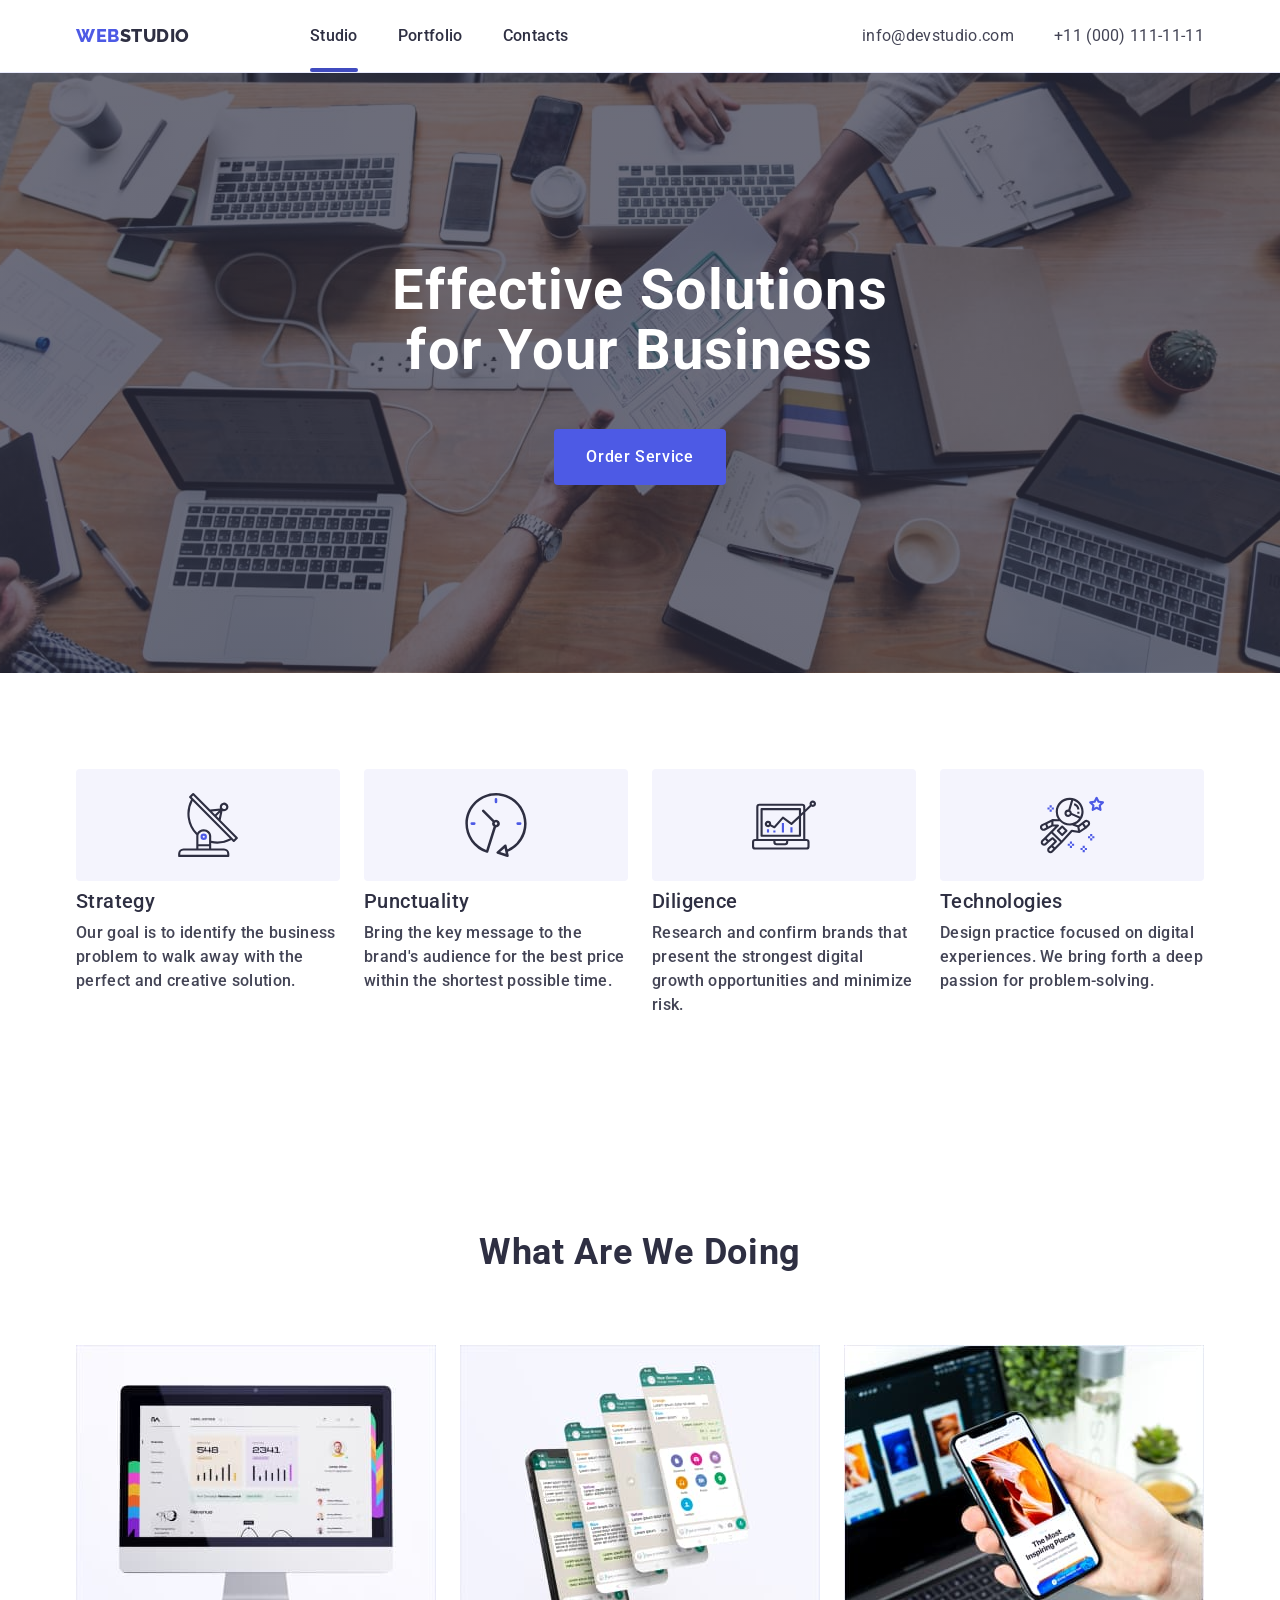
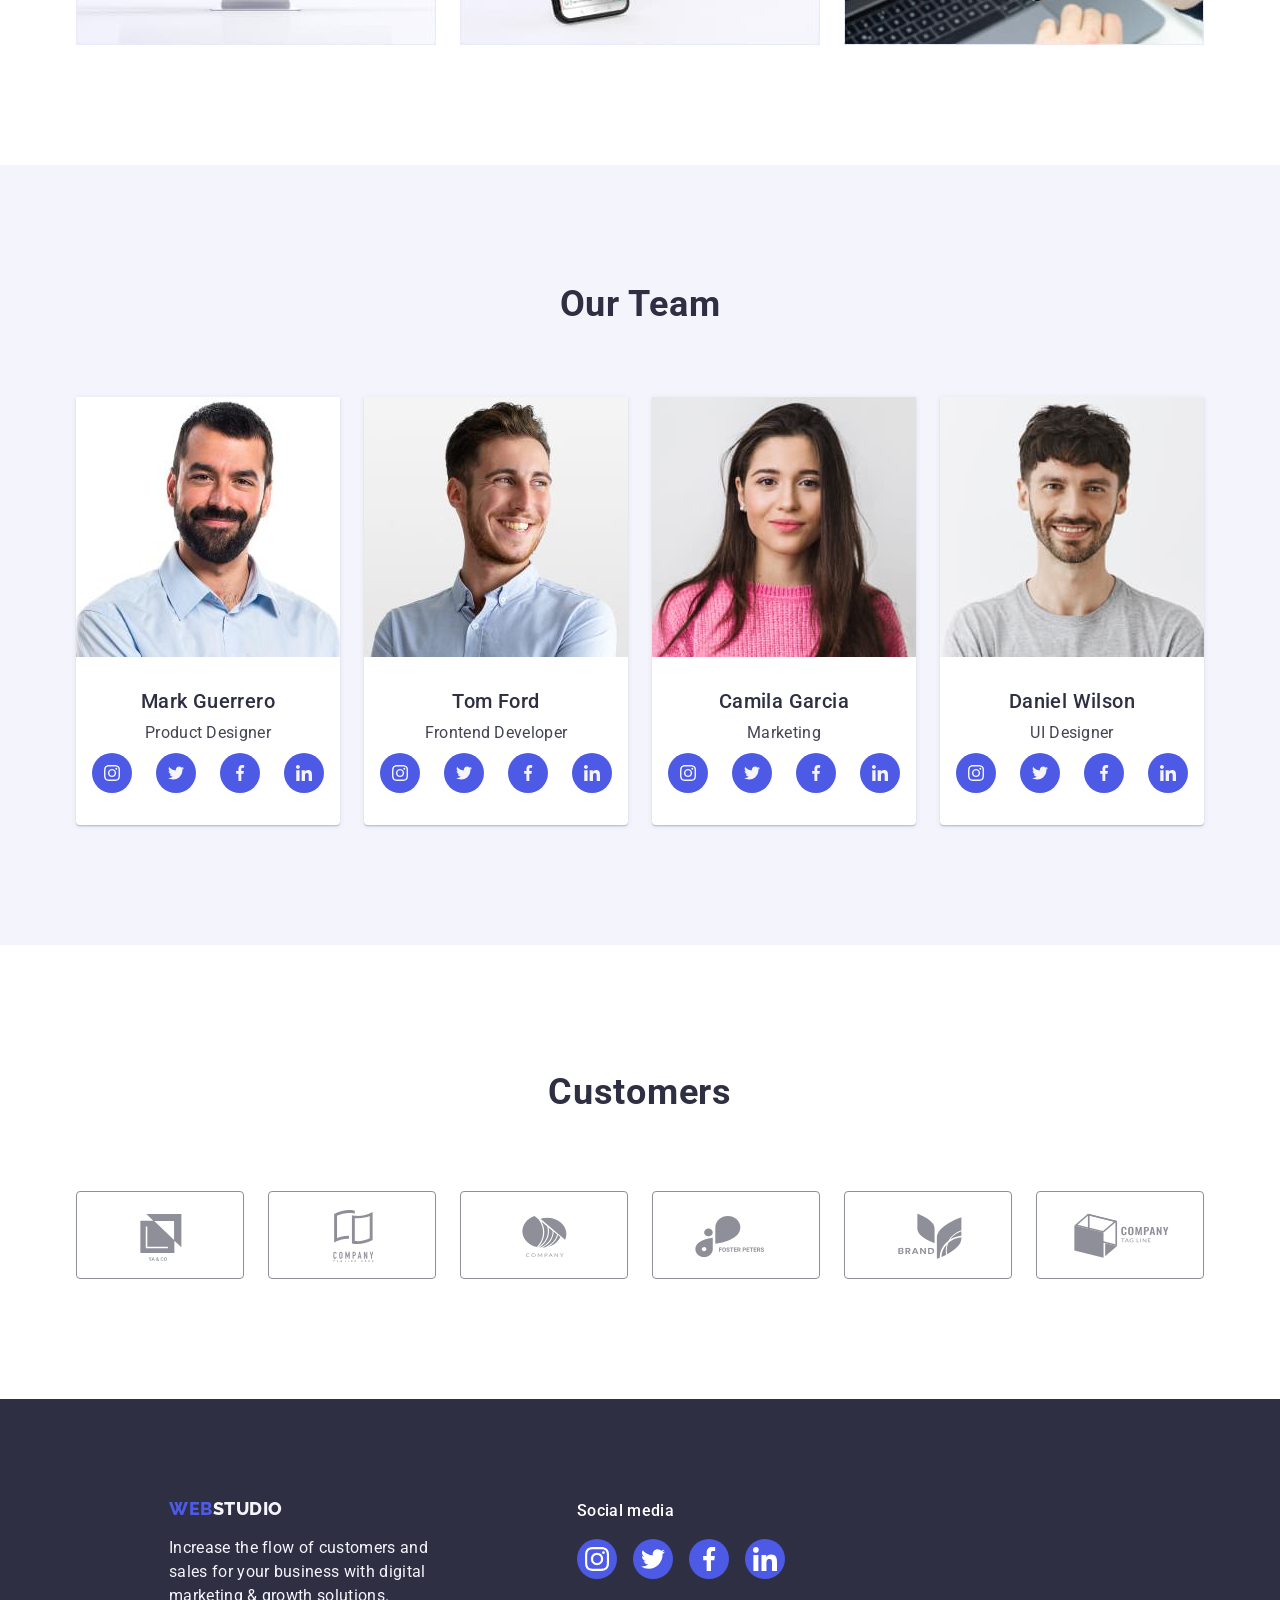
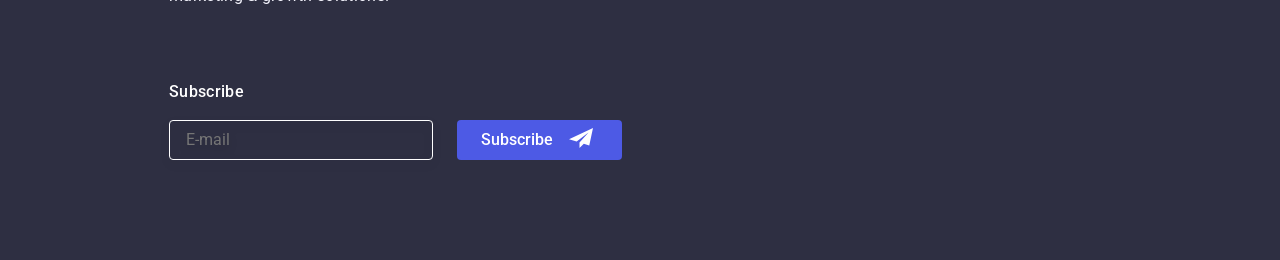
==== commit 1f6ee26f: "add-correct-property" ====
--- a/index.html
+++ b/index.html
@@ -18,8 +18,8 @@
       href="https://fonts.googleapis.com/css2?family=Raleway:wght@800&family=Roboto:wght@400;500;700;900&display=swap"
       rel="stylesheet"
     />
+    <link rel="stylesheet" href="./css/styles.css"/>
     <link rel="stylesheet" href="./css/media.css"/>
-    <link rel="stylesheet" href="./css/styles.css"/>
   </head>
   <body>
     <!--
@@ -434,7 +434,8 @@
             <ul class="team-list list wrap-team">
               <li class="team-item">
                 <img
-                  src="./images/image-4.jpg"
+                srcset="./images/guerrero@2x.jpg 2x"
+                  src="./images/guerrero.jpg"
                   alt="Product Designer"
                   width="264"
                   height="260"
@@ -477,7 +478,8 @@
               </li>
               <li class="team-item">
                 <img
-                  src="./images/image-5.jpg"
+                srcset="./images/ford@2x.jpg 2x"
+                  src="./images/ford.jpg"
                   alt="Frontend Developer"
                   width="264"
                   height="260"
@@ -519,7 +521,8 @@
               </li>
               <li class="team-item">
                 <img
-                  src="./images/image-6.jpg"
+                srcset="./images/garcia@2x.jpg 2x"
+                  src="./images/garcia.jpg"
                   alt="Marketing"
                   width="264"
                   height="260"
@@ -561,7 +564,8 @@
               </li>
               <li class="team-item">
                 <img
-                  src="./images/image-7.jpg"
+                srcset="./images/wilson@2x.jpg 2x"
+                  src="./images/wilson.jpg"
                   alt="UI Designer"
                   width="264"
                   height="260"
@@ -572,28 +576,28 @@
                   <ul class="team-soc-list list">
                     <li class="team-soc-item">
                       <a href="" class="team-soc-link link">
-                        <svg class="team-icon-item">
+                        <svg class="team-icon-item" width="16" height="16">
                           <use href="./images/icons.svg#icon-instagram-1"></use>
                         </svg>
                       </a>
                     </li>
                     <li class="team-soc-item">
                       <a href="" class="team-soc-link link">
-                        <svg class="team-icon-item">
+                        <svg class="team-icon-item" width="16" height="16">
                           <use href="./images/icons.svg#icon-twitter-1"></use>
                         </svg>
                       </a>
                     </li>
                     <li class="team-soc-item">
                       <a href="" class="team-soc-link link">
-                        <svg class="team-icon-item">
+                        <svg class="team-icon-item" width="16" height="16">
                           <use href="./images/icons.svg#icon-facebook-1"></use>
                         </svg>
                       </a>
                     </li>
                     <li class="team-soc-item">
                       <a href="" class="team-soc-link link">
-                        <svg class="team-icon-item">
+                        <svg class="team-icon-item" width="16" height="16">
                           <use href="./images/icons.svg#icon-linkedin-1"></use>
                         </svg>
                       </a>
@@ -612,42 +616,42 @@
           <ul class="customers-list list">
             <li class="customers-item">
               <a href="" class="customers-link link">
-                <svg class="customers-icon-item">
+                <svg class="customers-icon-item" width="104" height="56">
                   <use href="./images/icons.svg#icon-customer-logo-1"></use>
                 </svg>
               </a>
             </li>
             <li class="customers-item">
               <a href="" class="customers-link link">
-                <svg class="customers-icon-item">
+                <svg class="customers-icon-item" width="104" height="56">
                   <use href="./images/icons.svg#icon-customer-logo-2"></use>
                 </svg>
               </a>
             </li>
             <li class="customers-item">
               <a href="" class="customers-link link">
-                <svg class="customers-icon-item">
+                <svg class="customers-icon-item" width="104" height="56">
                   <use href="./images/icons.svg#icon-customer-logo-3"></use>
                 </svg>
               </a>
             </li>
             <li class="customers-item">
               <a href="" class="customers-link link">
-                <svg class="customers-icon-item">
+                <svg class="customers-icon-item" width="104" height="56">
                   <use href="./images/icons.svg#icon-customer-logo-4"></use>
                 </svg>
               </a>
             </li>
             <li class="customers-item">
               <a href="" class="customers-link link">
-                <svg class="customers-icon-item">
+                <svg class="customers-icon-item" width="104" height="56">
                   <use href="./images/icons.svg#icon-customer-logo-5"></use>
                 </svg>
               </a>
             </li>
             <li class="customers-item">
               <a href="" class="customers-link link">
-                <svg class="customers-icon-item">
+                <svg class="customers-icon-item" width="104" height="56">
                   <use href="./images/icons.svg#icon-customer-logo-6"></use>
                 </svg>
               </a>
--- a/css/styles.css
+++ b/css/styles.css
@@ -518,13 +518,13 @@
     background-color: #2e2f42;
     background-image: linear-gradient(rgba(46, 47, 66, 0.7),
             rgba(46, 47, 66, 0.7)),
-        url(../images/image-bg.jpeg);
+        url(../images/hero-bg/mobile-bg.jpg);
     background-repeat: no-repeat;
     background-position: center;
     background-size: cover;
-    width: 100%;
     margin: 0 auto;
-    padding: 112px 0;
+    padding-top: 112px;
+    padding-bottom: 112px;
 }
 
 @media screen and (min-device-pixel-ratio: 2),
@@ -535,7 +535,7 @@
         margin: 0 auto;
         background-image: linear-gradient(rgba(46, 47, 66, 0.7),
                 rgba(46, 47, 66, 0.7)),
-            url(../images/mobile-bg@x2.jpg);
+            url(../images/hero-bg/mobile-bg@2x.jpg);
         background-repeat: no-repeat;
         background-position: center;
         background-size: cover;
@@ -605,6 +605,7 @@
 
 .advantages {
     padding-top: 96px;
+    padding-bottom: 96px;
 }
 
 /*
@@ -632,7 +633,7 @@
     font-size: 16px;
     line-height: 1.5;
     letter-spacing: 0.02em;
-    margin-bottom: 72px;
+
 }
 
 .advantages-text:not(:last-child) {
@@ -822,7 +823,10 @@
     gap: 72px 16px;
 }
 
-.customers-list-item {}
+.customers-list-item {
+    width: 110px;
+    height: 56px;
+}
 
 .customers-wrap {}
 
@@ -832,6 +836,8 @@
     border: 1px solid #8e8f99;
     border-radius: 4px;
     display: flex;
+    justify-content: center;
+    align-items: center;
     transition-property: border-color;
     transition-duration: 250ms;
     transition-timing-function: cubic-bezier(0.4, 0, 0.2, 1);
--- a/css/media.css
+++ b/css/media.css
@@ -32,12 +32,11 @@
 /*! ----------HEDER-------- */
 @media screen and (min-width: 768px) {
     .header {
-        padding: 0 15px;
+        padding: 0 0;
     }
 
     .container {
         width: 768px;
-        min-height: 72px;
     }
 
     .modile-menu-open {
@@ -85,7 +84,7 @@
         content: "";
         position: absolute;
         left: 0;
-        bottom: -28px;
+        bottom: -10px;
         width: 100%;
         height: 4px;
         background-color: #404bbf;
@@ -102,13 +101,14 @@
         line-height: calc(14 / 12);
         letter-spacing: 0.02em;
         color: #434455;
+        gap: 4px;
     }
 
     .hero {
         min-width: 768px;
         margin: 0 auto;
         background-image: linear-gradient(rgba(46, 47, 66, 0.7),
-                rgba(46, 47, 66, 0.7)), url(../images/tabel-bg.jpg);
+                rgba(46, 47, 66, 0.7)), url(../images/hero-bg/tabel-bg.jpg);
         background-repeat: no-repeat;
         background-position: center;
         background-size: cover;
@@ -121,7 +121,7 @@
             min-width: 768px;
             margin: 0 auto;
             background-image: linear-gradient(rgba(46, 47, 66, 0.7),
-                    rgba(46, 47, 66, 0.7)), url(../images/tabel-bg@2x.jpg);
+                    rgba(46, 47, 66, 0.7)), url(../images/hero-bg/tabel-bg@2x.jpg);
             background-repeat: no-repeat;
             background-position: center;
             background-size: cover;
@@ -180,6 +180,7 @@
         flex-wrap: wrap;
         padding-left: 108px;
         gap: 72px 24px;
+        width: 528px;
     }
 
     .first-footer-conteiner {
@@ -275,9 +276,7 @@
         display: flex;
     }
 
-    .footer {
-        padding-left: 104px;
-    }
+    .footer {}
 
     .subscribe-input {
         padding: 0 16px;
@@ -327,7 +326,7 @@
 
 @media screen and (min-width: 1158px) {
     .container {
-        width: 1158px;
+        min-width: 1158px;
     }
 
     .nav-link {
@@ -419,7 +418,7 @@
         background-color: #2e2f42;
         background-image: linear-gradient(rgba(46, 47, 66, 0.7),
                 rgba(46, 47, 66, 0.7)),
-            url(../images/image-bg.jpeg);
+            url(../images/hero-bg/hero-bg.jpg);
         background-repeat: no-repeat;
         background-position: center;
         background-size: cover;
@@ -435,7 +434,7 @@
             max-width: 1440px;
             margin: 0 auto;
             background-image: linear-gradient(rgba(46, 47, 66, 0.7),
-                    rgba(46, 47, 66, 0.7)), url(../images/image-bg@2x.jpg);
+                    rgba(46, 47, 66, 0.7)), url(../images/hero-bg/hero-bg@2x.jpg);
         }
     }
 
@@ -540,19 +539,9 @@
     .container-team {}
 
     .wrap-team {
-        flex-wrap: nowrap;
-    }
-
-    .team-list {
-        display: flex;
-        justify-content: center;
-        align-items: center;
-        margin: 0 auto;
-        flex-wrap: nowrap;
-    }
-
-    .team-item {}
-
+        display: flex;
+        gap: 24px;
+    }
 
     .team-title {
         font-size: 36px;
@@ -628,7 +617,6 @@
         height: 16px;
         fill: #F4F4FD;
     }
-
 
     /*---------------CUSTOMERS---------------*/
 
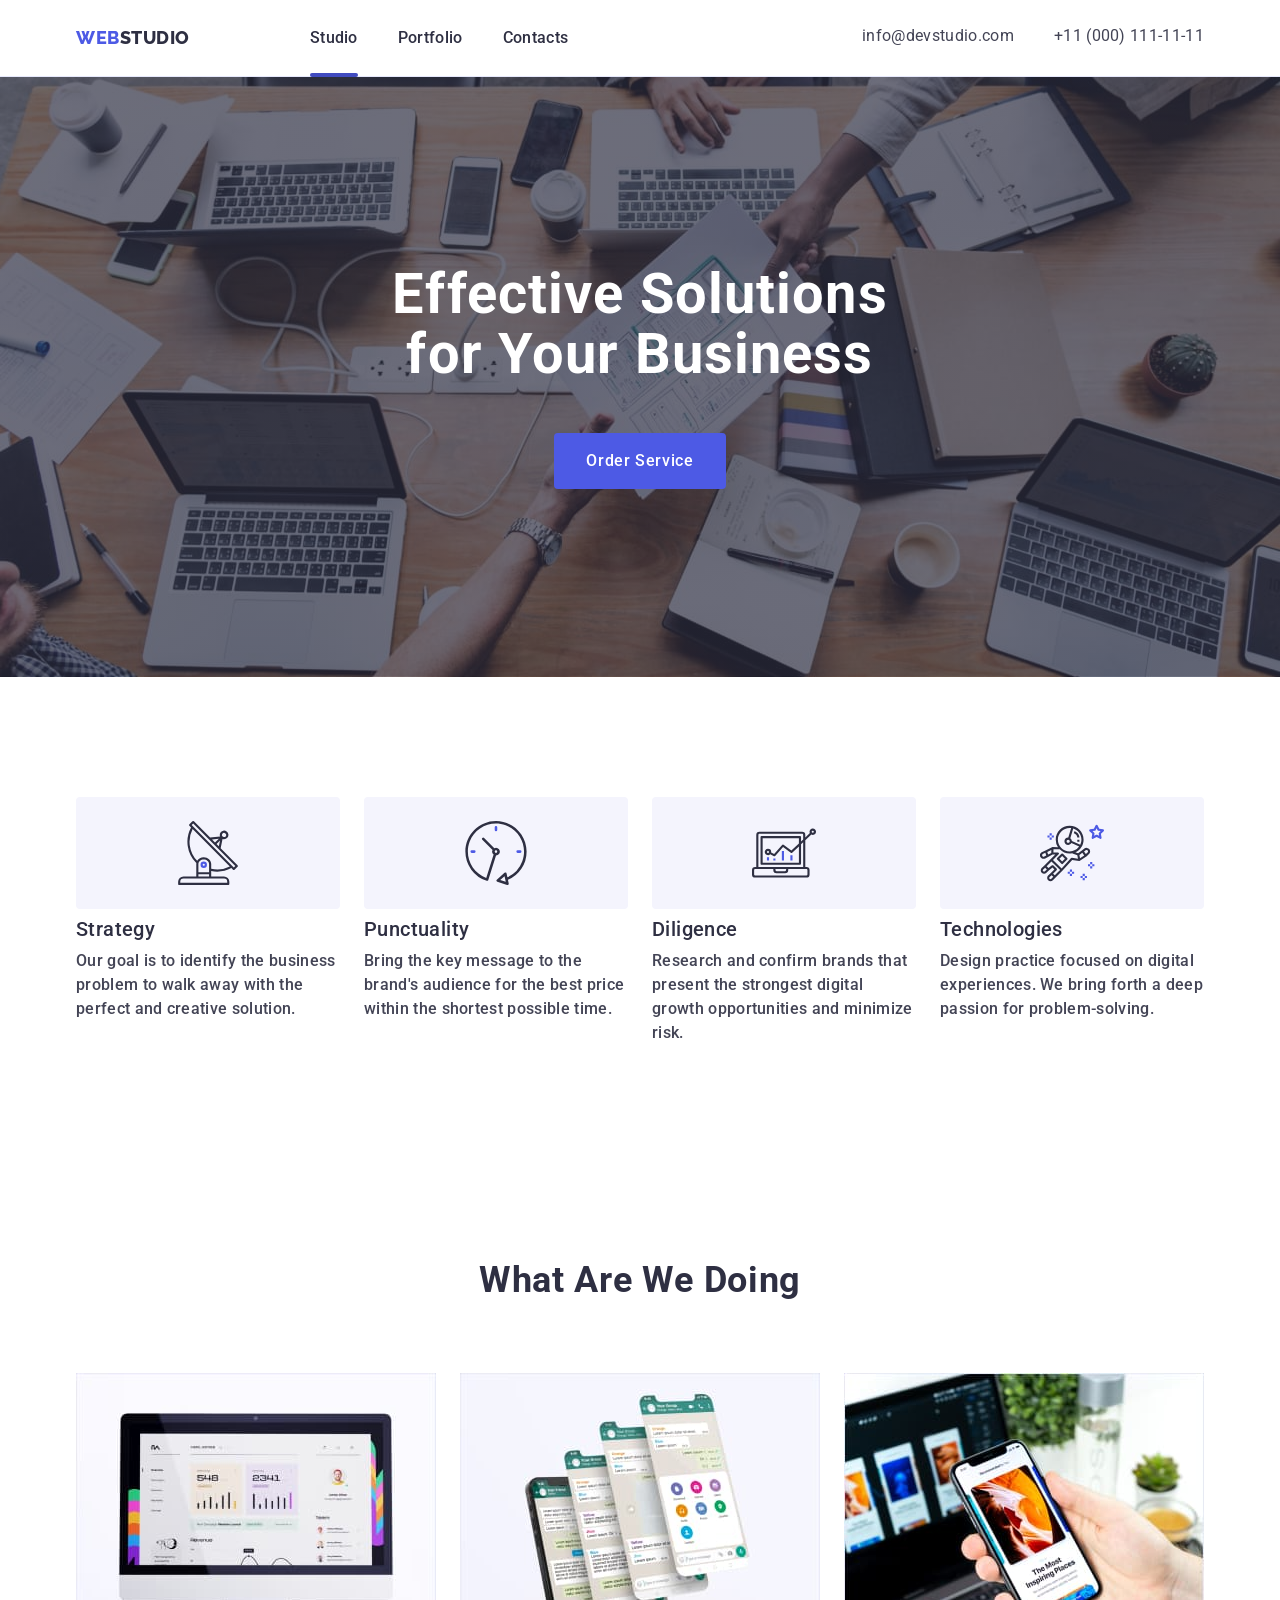
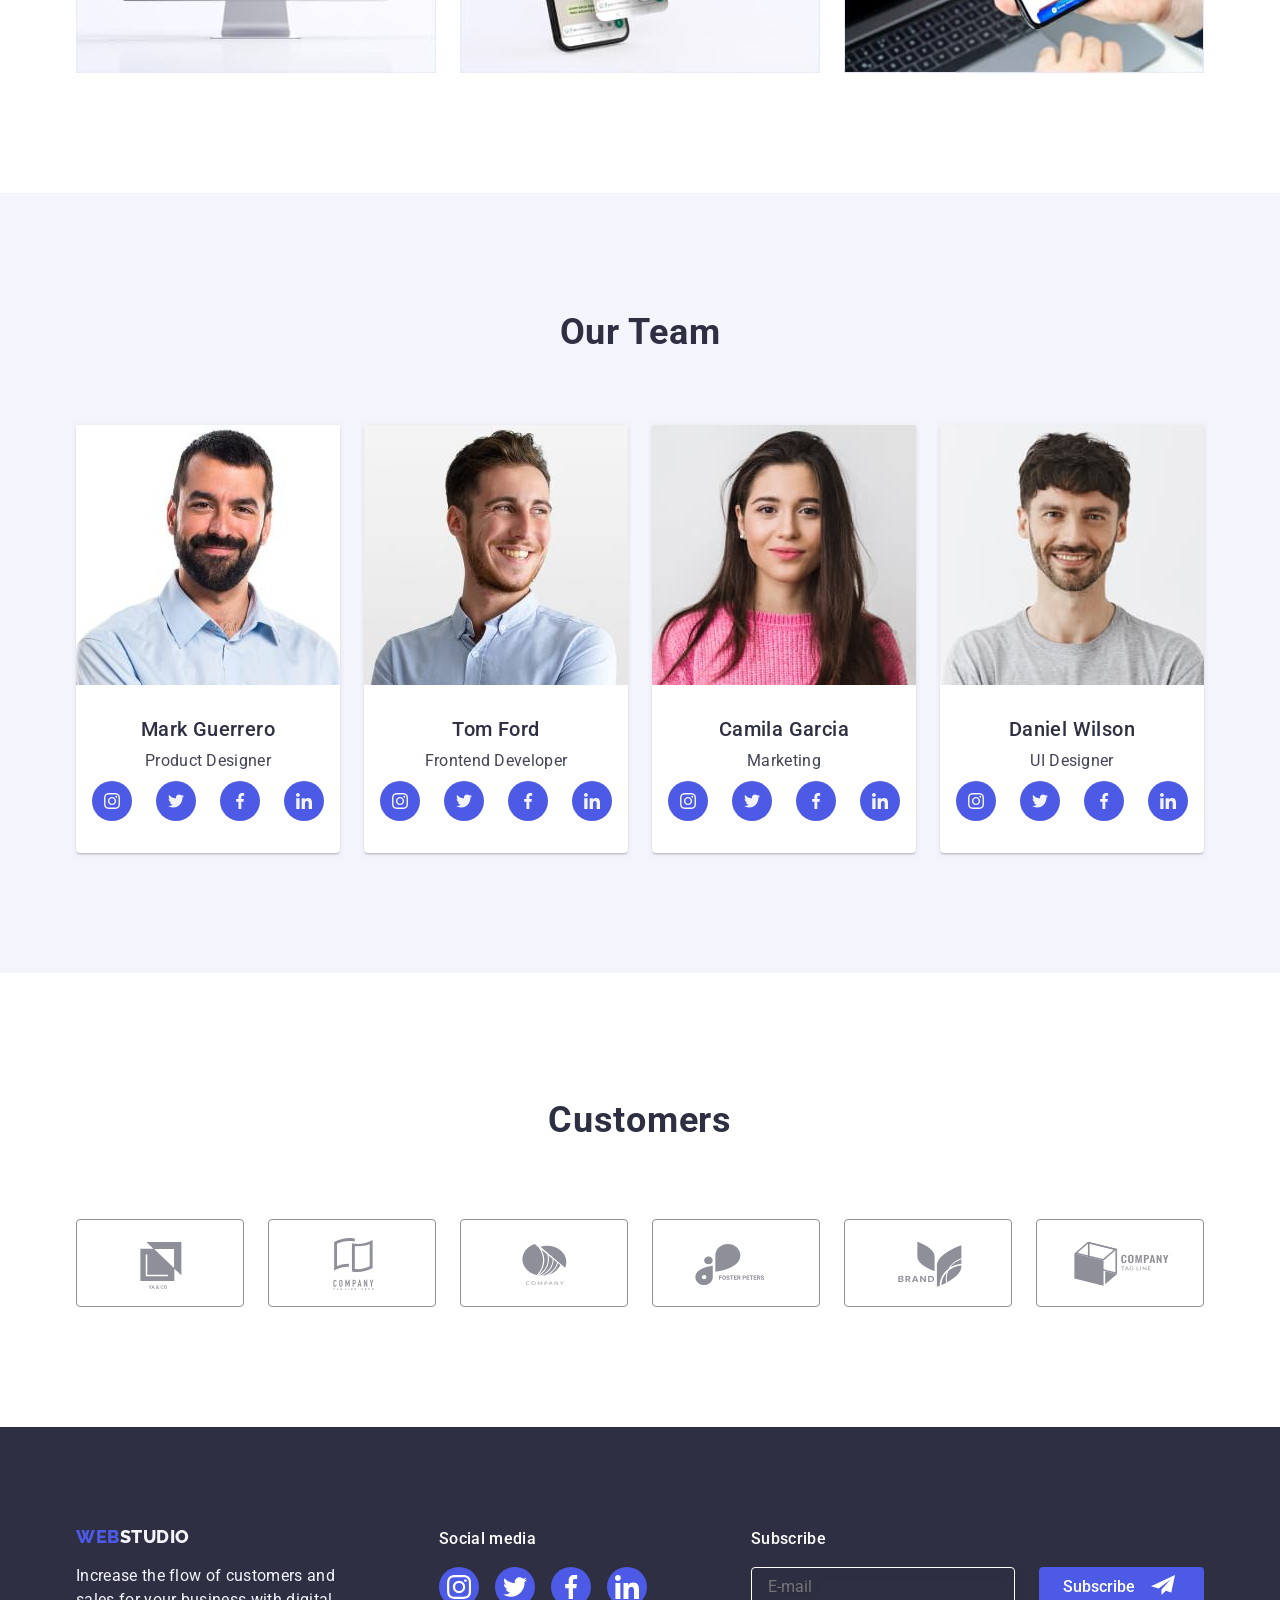
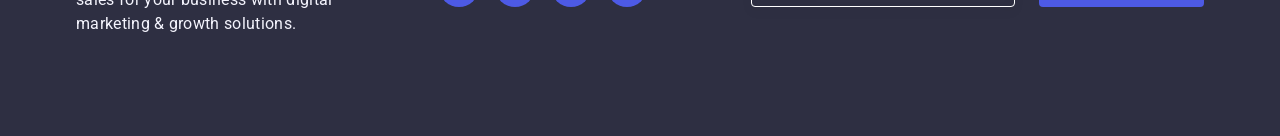
==== commit beafbdb4: "add-last-property" ====
--- a/index.html
+++ b/index.html
@@ -401,7 +401,8 @@
           <ul class="works-list list wrap-wors">
             <li class="works-item">
               <img
-                src="./images/image-1.jpg"
+              srcset="./images/desctop@2x.jpg 2x"
+                src="./images/desctop.jpg"
                 alt="motion"
                 width="360"
                 height="300"
@@ -409,7 +410,8 @@
             </li>
             <li class="works-item">
               <img
-                src="./images/image-2.jpg"
+              srcset="./images/phone@2x.jpg 2x"
+                src="./images/phone.jpg"
                 alt="phone"
                 width="360"
                 height="300"
@@ -417,7 +419,8 @@
             </li>
             <li class="works-item">
               <img
-                src="./images/image-3.jpg"
+              srcset="./images/divase@2x.jpg 2x"
+                src="./images/divase.jpg"
                 alt="gadgets"
                 width="360"
                 height="300"
--- a/css/styles.css
+++ b/css/styles.css
@@ -525,6 +525,7 @@
     margin: 0 auto;
     padding-top: 112px;
     padding-bottom: 112px;
+    max-width: 428px;
 }
 
 @media screen and (min-device-pixel-ratio: 2),
@@ -575,6 +576,7 @@
     padding: 16px 32px;
     margin: 0 auto;
     border: none;
+    border-radius: 4px;
 
     /* font-family: 'Roboto', sans-serif;
     font-style: normal;
@@ -693,7 +695,11 @@
     margin-bottom: 72px;
 }
 
-.works-list {}
+.works-list {
+    display: flex;
+    gap: 24px;
+    justify-content: center;
+}
 
 .works-item {}
 
@@ -762,7 +768,7 @@
 
 .team-card {
     text-align: center;
-    padding: 32px 0;
+    padding: 32px 16px;
 }
 
 .team-soc-list {
--- a/css/media.css
+++ b/css/media.css
@@ -32,7 +32,7 @@
 /*! ----------HEDER-------- */
 @media screen and (min-width: 768px) {
     .header {
-        padding: 0 0;
+        padding: 22px 0px;
     }
 
     .container {
@@ -84,7 +84,7 @@
         content: "";
         position: absolute;
         left: 0;
-        bottom: -10px;
+        bottom: -35px;
         width: 100%;
         height: 4px;
         background-color: #404bbf;
@@ -95,6 +95,14 @@
         font-style: normal;
     }
 
+    .address-list-item {
+        margin-bottom: 4px;
+    }
+
+    .address-list-item:not(:last-child) {
+        margin-bottom: 4px;
+    }
+
     .address-link {
         font-weight: 400;
         font-size: 12px;
@@ -105,7 +113,7 @@
     }
 
     .hero {
-        min-width: 768px;
+        max-width: 768px;
         margin: 0 auto;
         background-image: linear-gradient(rgba(46, 47, 66, 0.7),
                 rgba(46, 47, 66, 0.7)), url(../images/hero-bg/tabel-bg.jpg);
@@ -171,6 +179,11 @@
         gap: 72px 24px;
     }
 
+    .customers-link {
+        width: 168px;
+    }
+
+
     .footer {
         padding: 96px 0;
     }
@@ -178,13 +191,14 @@
     .footer-container {
         display: flex;
         flex-wrap: wrap;
-        padding-left: 108px;
         gap: 72px 24px;
-        width: 528px;
+        width: 582px;
     }
 
     .first-footer-conteiner {
         width: 264px;
+        gap: 0px;
+
     }
 
     .footer-logo {
@@ -274,6 +288,7 @@
 
     .form-btn-wrap {
         display: flex;
+        justify-content: center;
     }
 
     .footer {}
@@ -334,7 +349,7 @@
         font-size: 16px;
         line-height: 1.5;
         letter-spacing: 0.02em;
-        color: #2e2f42;
+        color: #2E2F42;
         transition-property: color;
         transition-duration: 250ms;
         transition-timing-function: cubic-bezier(0.4, 0, 0.2, 1);
@@ -348,7 +363,7 @@
         content: "";
         position: absolute;
         left: 0;
-        bottom: -27px;
+        bottom: -30px;
         width: 100%;
         height: 4px;
         background-color: #404bbf;
@@ -383,7 +398,7 @@
     .header {
 
         border-bottom: 1px solid #e7e9fc;
-        padding: 24px 0;
+        padding: 24px 0px;
     }
 
     .header-portfolio {
@@ -498,7 +513,7 @@
     }
 
     .advantages {
-        padding-top: 96px;
+        padding-top: 120px;
     }
 
     .advantages-list {
@@ -512,6 +527,7 @@
     }
 
     .advantages-text {
+        font-weight: 400px;
         font-size: 16px;
         line-height: 1.5;
         letter-spacing: 0.02em;
@@ -527,6 +543,10 @@
         justify-content: center;
         align-items: center;
         margin-bottom: 8px;
+    }
+
+    .works {
+        pa
     }
 
     /*--------Team------*/
@@ -681,7 +701,10 @@
         fill: #4D5AE5;
     }
 
+
+
     /*---------------FOOTER---------------*/
+
     .footer {
         background-color: #2e2f42;
         padding: 100px 0px;
@@ -722,9 +745,7 @@
 
     /*---------------Footer-SOC-----------------*/
 
-    .second-footer-container {
-        margin-left: 120px;
-    }
+    .first-footer-container {}
 
     .footer-soc-title {
         font-size: 16px;
@@ -743,6 +764,14 @@
         width: 40px;
         height: 40px;
 
+    }
+
+    .second-footer-container {
+        margin-left: 75px;
+    }
+
+    .third-footer-container {
+        margin-left: 80px;
     }
 
     .footer-soc-link {
